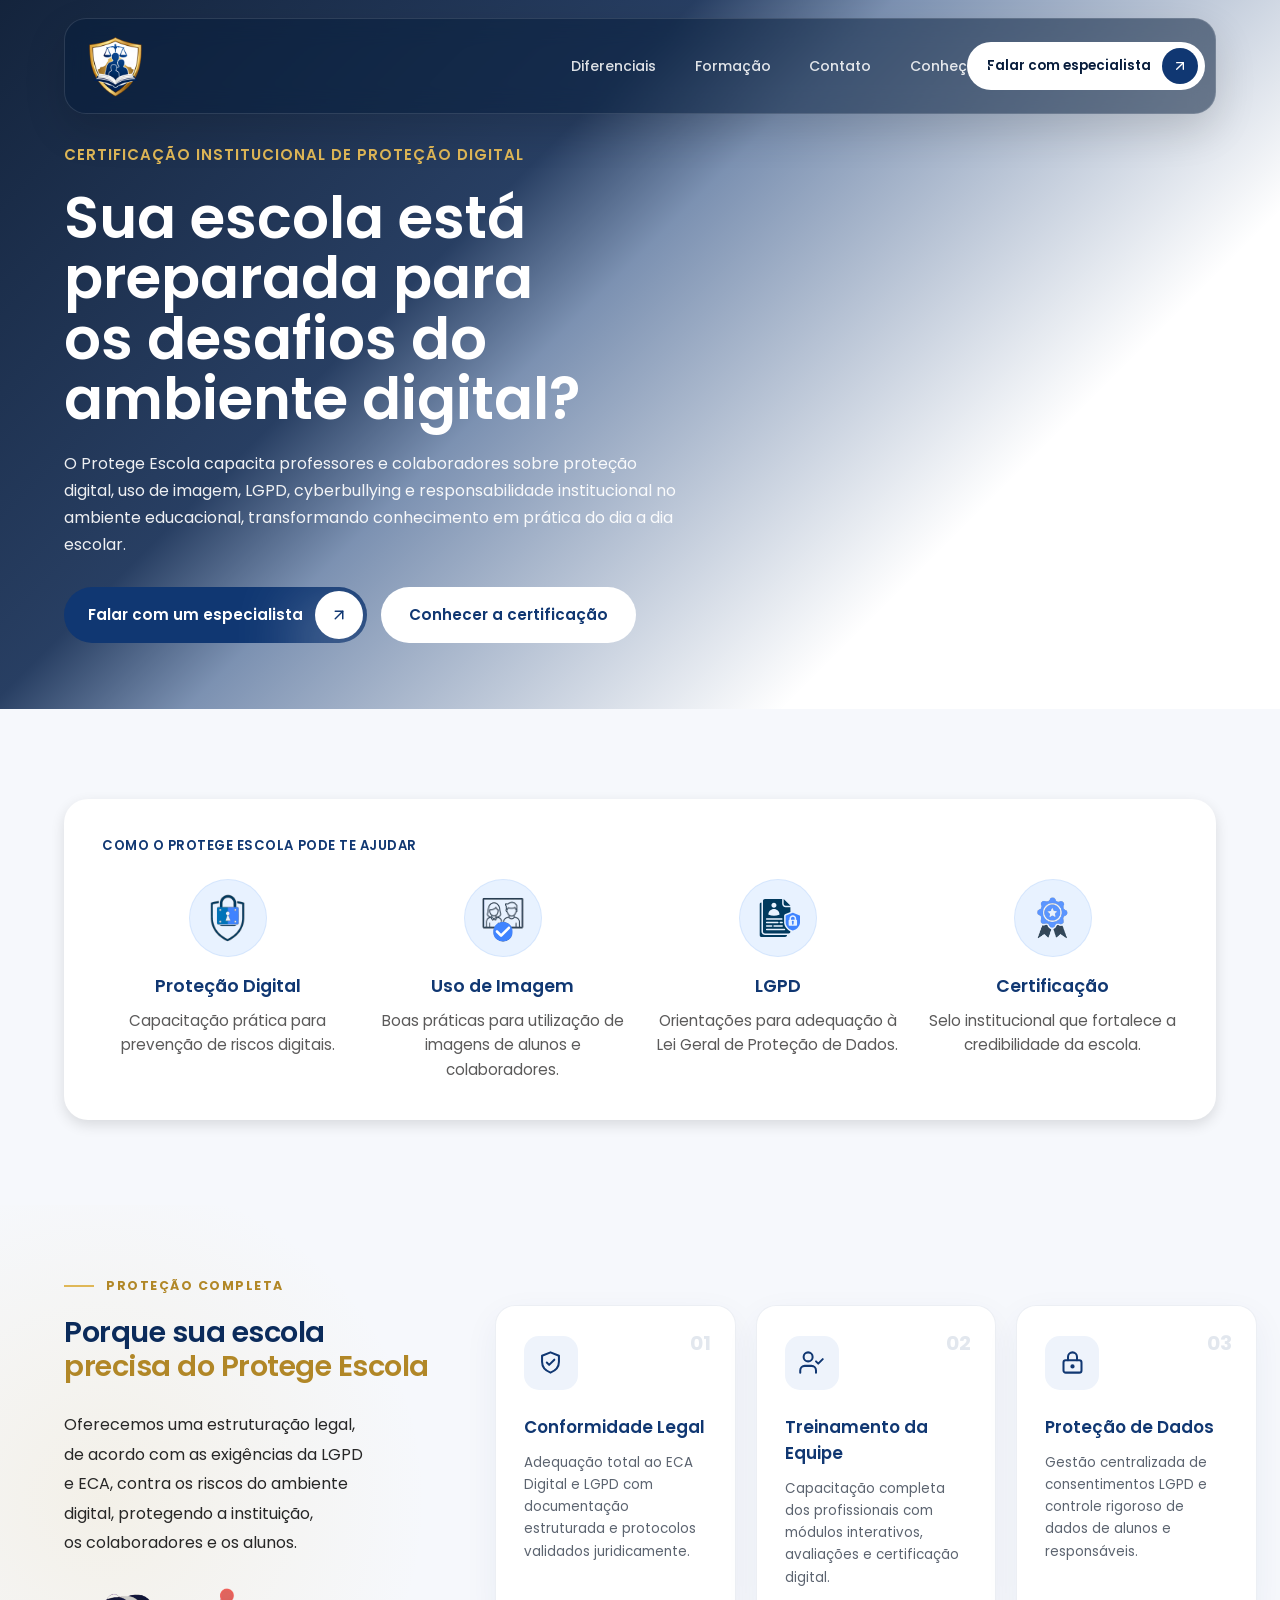
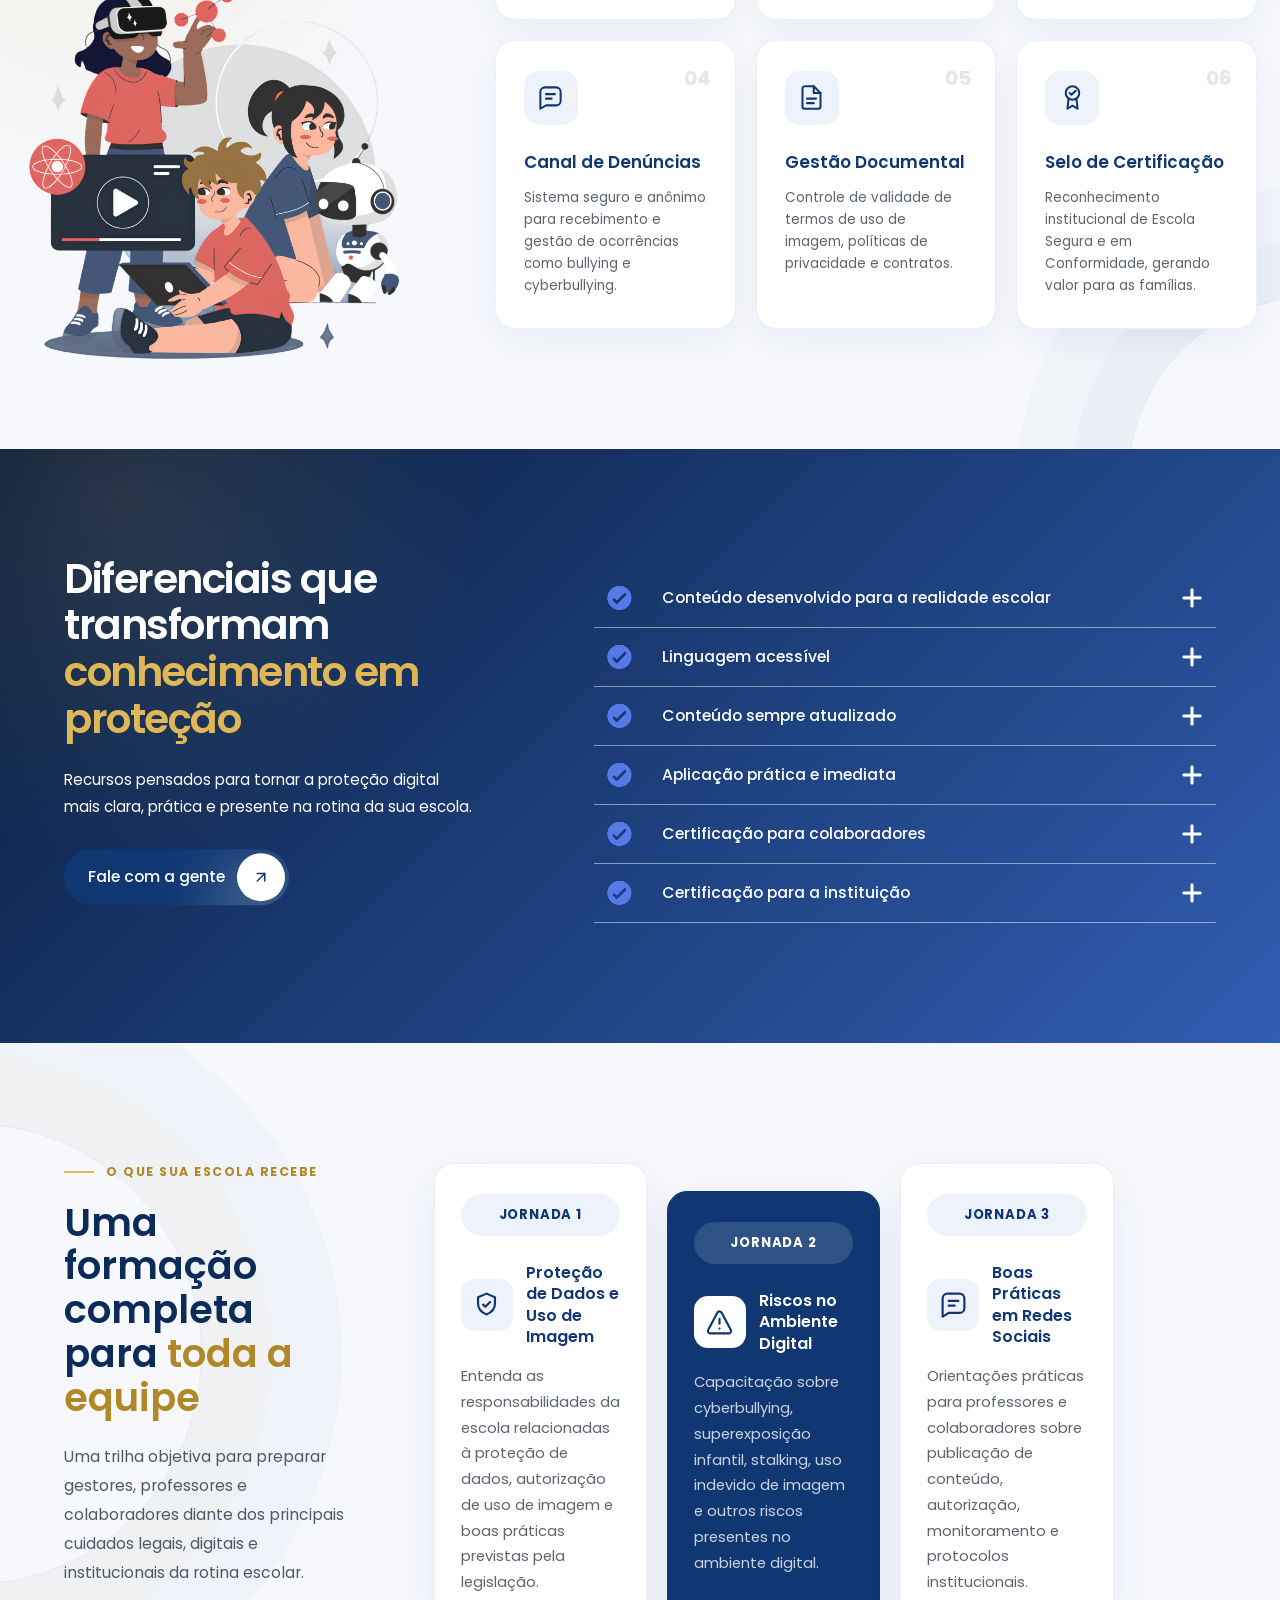
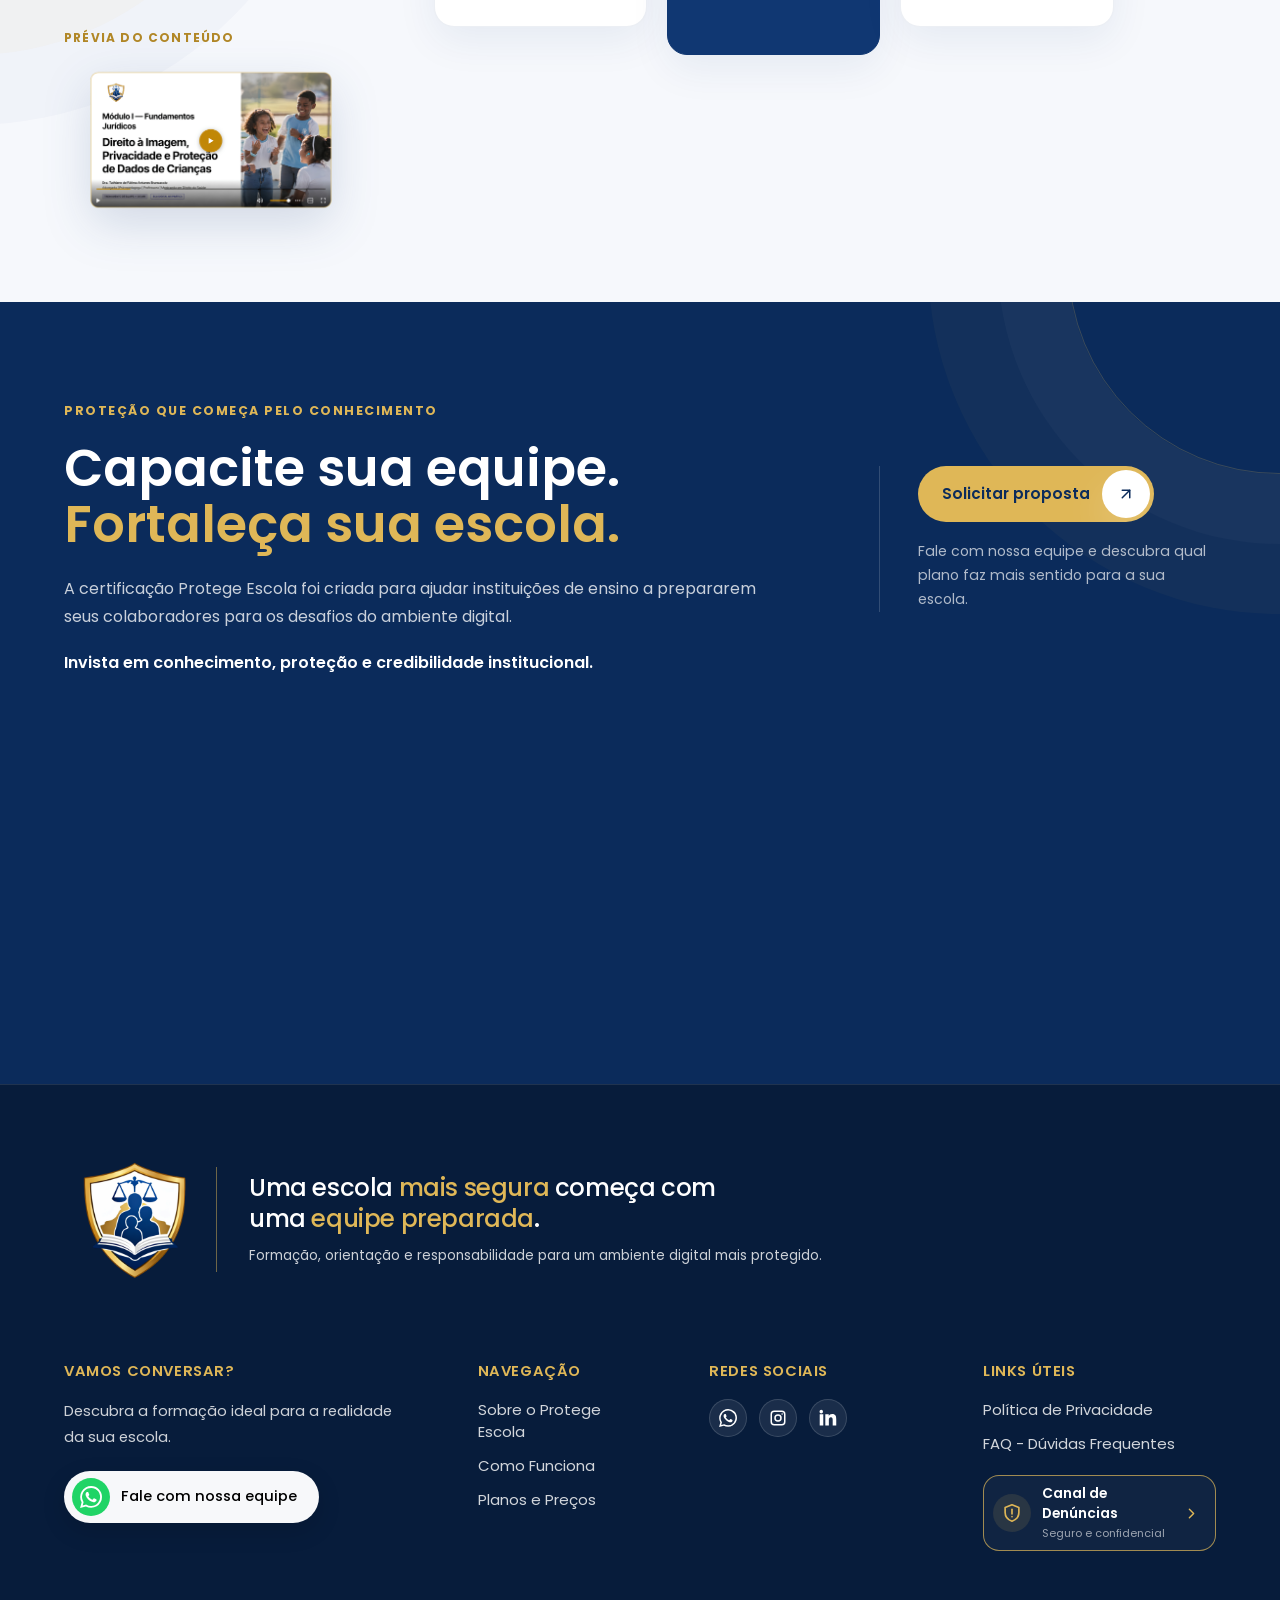
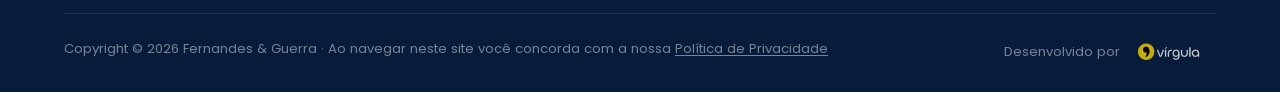
==== index.html @ 9298fa3c "desktop" ====
<!DOCTYPE html>
<html lang="pt-BR">
<head>
  <meta charset="UTF-8">
  <meta name="viewport" content="width=device-width, initial-scale=1.0">

  <title>Protege Escola</title>

  <link rel="preconnect" href="https://fonts.googleapis.com">
  <link rel="preconnect" href="https://fonts.gstatic.com" crossorigin>

  <link href="https://fonts.googleapis.com/css2?family=Poppins:wght@300;400;500;600;700&display=swap" rel="stylesheet">

  <link rel="stylesheet" href="style.css">
</head>
<body>

  <header class="site-header">
    <div class="container site-header-inner">
      <a class="site-header-logo" href="#topo" aria-label="Protege Escola - início">
        <img src="assets/logo-protege-escola.png" alt="Protege Escola">
      </a>

      <nav class="site-header-nav" id="site-header-nav" aria-label="Navegação principal">
        
        <a href="#diferenciais">Diferenciais</a>
        <a href="#formacao">Formação</a>
        <a href="#contato">Contato</a>

        <div class="site-header-dropdown">
          <button class="site-header-dropdown-toggle" type="button" aria-expanded="false" aria-controls="site-header-dropdown-menu">
            <span>Conheça</span>
            <svg viewBox="0 0 24 24" fill="none" stroke="currentColor" stroke-width="2" stroke-linecap="round" stroke-linejoin="round" aria-hidden="true"><path d="m6 9 6 6 6-6"/></svg>
          </button>
          <div class="site-header-dropdown-menu" id="site-header-dropdown-menu">
            <a href="sobre.html"><span>Sobre</span><small>Conheça o Protege Escola</small></a>
            <a href="como-funciona.html"><span>Como Funciona</span><small>Entenda todas as etapas</small></a>
            <a href="planos.html"><span>Planos</span><small>Encontre a opção ideal</small></a>
          </div>
        </div>
      </nav>

      <a class="site-header-cta" href="#contato">
        <span>Falar com especialista</span>
        <svg viewBox="0 0 24 24" fill="none" stroke="currentColor" stroke-width="2" stroke-linecap="round" stroke-linejoin="round" aria-hidden="true">
          <path d="M7 17 17 7"/><path d="M7 7h10v10"/>
        </svg>
      </a>

      <button class="site-header-toggle" type="button" aria-expanded="false" aria-controls="site-header-nav" aria-label="Abrir menu">
        <span></span><span></span><span></span>
      </button>
    </div>
  </header>

  <!-- HERO -->
  <section class="hero" id="topo">

  <div class="hero-overlay"></div>

  <div class="container">

    <div class="hero-content">

      <span class="hero-tag">
        Certificação institucional de proteção digital
      </span>

      <h1>
        Sua escola está preparada para <br>
        os desafios do ambiente digital?
      </h1>

      <p>
        O Protege Escola capacita professores e colaboradores sobre proteção digital,
        uso de imagem, LGPD, cyberbullying e responsabilidade institucional no ambiente
        educacional, transformando conhecimento em prática do dia a dia escolar.
      </p>

      <div class="hero-buttons">

        <a href="#contato" class="btn-animated">
  <span class="btn-animated-text">Falar com um especialista</span>
  <span class="btn-animated-icon">
    <svg width="16" height="16" viewBox="0 0 24 24" fill="none" stroke="currentColor" stroke-width="2" stroke-linecap="round" stroke-linejoin="round">
      <line x1="7" y1="17" x2="17" y2="7"></line>
      <polyline points="7 7 17 7 17 17"></polyline>
    </svg>
  </span>
</a>


        <a href="#certificacao" class="btn-secondary">
          Conhecer a certificação
        </a>

      </div>

    </div>

  </div>
</section>

<!-- CARD DE RECURSOS -->
<section class="hero-features-section">
  <div class="container">

    <div class="hero-features">

       <h2 class="hero-features-title">Como o Protege Escola pode te ajudar</h2>

      <div class="feature-item">
        <div class="feature-icon">
          <img src="assets/elementos/icons/icon-protecao-digital.svg" alt="Proteção Digital">
        </div>
        <h3>Proteção Digital</h3>
        <p>Capacitação prática para prevenção de riscos digitais.</p>
      </div>

      <div class="feature-item">
        <div class="feature-icon">
          <img src="assets/elementos/icons/icon-uso-image.svg" alt="Uso de Imagem">
        </div>
        <h3>Uso de Imagem</h3>
        <p>Boas práticas para utilização de imagens de alunos e colaboradores.</p>
      </div>

      <div class="feature-item">
        <div class="feature-icon">
          <img src="assets/elementos/icons/icon-lgpd.svg" alt="LGPD">
        </div>
        <h3>LGPD</h3>
        <p>Orientações para adequação à Lei Geral de Proteção de Dados.</p>
      </div>

      <div class="feature-item">
        <div class="feature-icon">
          <img src="assets/elementos/icons/icon-certificacao.svg" alt="Certificação">
        </div>
        <h3>Certificação</h3>
        <p>Selo institucional que fortalece a credibilidade da escola.</p>
      </div>
    </div>
  </div>
</section>





  <!-- POR QUE O PROTEGE ESCOLA -->
  <section class="why-protege" id="certificacao">
    <div class="container why-protege-layout">
      <div class="why-protege-intro">
        <span class="section-eyebrow">Proteção completa</span>
        <h2>Porque sua escola <br><span class="nowrap">precisa do <span>Protege Escola</span></span></h2>
        <p>Oferecemos uma estruturação legal, de acordo com as exigências da LGPD e ECA,
        contra os riscos do ambiente digital, protegendo a instituição,<br>
        os colaboradores e os alunos.</p>

        <div class="why-protege-image" aria-hidden="true">
          <img src="assets/image-kids.png" alt="">
        </div>
      </div>

      <div class="benefits-grid">
        <article class="benefit-card" tabindex="0">
          <div class="benefit-icon" aria-hidden="true"><svg viewBox="0 0 24 24" fill="none" stroke="currentColor" stroke-width="1.8" stroke-linecap="round" stroke-linejoin="round"><path d="M12 3 4.5 6v5.4c0 4.7 3.2 8 7.5 9.6 4.3-1.6 7.5-4.9 7.5-9.6V6L12 3Z"/><path d="m8.7 12 2.1 2.1 4.6-4.6"/></svg></div>
          <h3>Conformidade Legal</h3>
          <p>Adequação total ao ECA Digital e LGPD com documentação estruturada e protocolos validados juridicamente.</p>
          <span class="card-number">01</span>
        </article>

        <article class="benefit-card" tabindex="0">
          <div class="benefit-icon" aria-hidden="true"><svg viewBox="0 0 24 24" fill="none" stroke="currentColor" stroke-width="1.8" stroke-linecap="round" stroke-linejoin="round"><path d="M16 21v-2a4 4 0 0 0-4-4H6a4 4 0 0 0-4 4v2"/><circle cx="9" cy="7" r="4"/><path d="m16 11 2 2 4-4"/></svg></div>
          <h3>Treinamento da Equipe</h3>
          <p>Capacitação completa dos profissionais com módulos interativos, avaliações e certificação digital.</p>
          <span class="card-number">02</span>
        </article>

        <article class="benefit-card" tabindex="0">
          <div class="benefit-icon" aria-hidden="true"><svg viewBox="0 0 24 24" fill="none" stroke="currentColor" stroke-width="1.8" stroke-linecap="round" stroke-linejoin="round"><rect x="4" y="10" width="16" height="11" rx="2"/><path d="M8 10V7a4 4 0 0 1 8 0v3"/><circle cx="12" cy="15.5" r="1"/></svg></div>
          <h3>Proteção de Dados</h3>
          <p>Gestão centralizada de consentimentos LGPD e controle rigoroso de dados de alunos e responsáveis.</p>
          <span class="card-number">03</span>
        </article>

        <article class="benefit-card" id="canal-denuncias" tabindex="0">
          <div class="benefit-icon" aria-hidden="true"><svg viewBox="0 0 24 24" fill="none" stroke="currentColor" stroke-width="1.8" stroke-linecap="round" stroke-linejoin="round"><path d="M21 15a4 4 0 0 1-4 4H8l-5 3V7a4 4 0 0 1 4-4h10a4 4 0 0 1 4 4v8Z"/><path d="M8 9h8M8 13h5"/></svg></div>
          <h3>Canal de Denúncias</h3>
          <p>Sistema seguro e anônimo para recebimento e gestão de ocorrências como bullying e cyberbullying.</p>
          <span class="card-number">04</span>
        </article>

        <article class="benefit-card" tabindex="0">
          <div class="benefit-icon" aria-hidden="true"><svg viewBox="0 0 24 24" fill="none" stroke="currentColor" stroke-width="1.8" stroke-linecap="round" stroke-linejoin="round"><path d="M14 2H6a2 2 0 0 0-2 2v16a2 2 0 0 0 2 2h12a2 2 0 0 0 2-2V8Z"/><path d="M14 2v6h6M8 13h8M8 17h6"/></svg></div>
          <h3>Gestão Documental</h3>
          <p>Controle de validade de termos de uso de imagem, políticas de privacidade e contratos.</p>
          <span class="card-number">05</span>
        </article>

        <article class="benefit-card" tabindex="0">
          <div class="benefit-icon" aria-hidden="true"><svg viewBox="0 0 24 24" fill="none" stroke="currentColor" stroke-width="1.8" stroke-linecap="round" stroke-linejoin="round"><circle cx="12" cy="8" r="6"/><path d="m8.5 13-1 9 4.5-2.7 4.5 2.7-1-9"/><path d="m9.5 8 1.6 1.6L14.8 6"/></svg></div>
          <h3>Selo de Certificação</h3>
          <p>Reconhecimento institucional de Escola Segura e em Conformidade, gerando valor para as famílias.</p>
          <span class="card-number">06</span>
        </article>
      </div>
    </div>
  </section>

  <!-- DIFERENCIAIS -->
  <section class="differentials" id="diferenciais" aria-labelledby="differentials-title">
    <div class="container differentials-layout">
      <div class="differentials-heading">
        <h2 id="differentials-title">Diferenciais que transformam <span>conhecimento em proteção</span></h2>

        <p>Recursos pensados para tornar a proteção digital mais clara, prática e presente na rotina da sua escola.</p>

        <a href="#contato" class="btn-diferential">

  <span class="btn-diferential-text">Fale com a gente</span>
  <span class="btn-diferential-icon">
    <svg width="16" height="16" viewBox="0 0 24 24" fill="none" stroke="currentColor" stroke-width="2" stroke-linecap="round" stroke-linejoin="round">
      <line x1="7" y1="17" x2="17" y2="7"></line>
      <polyline points="7 7 17 7 17 17"></polyline>
    </svg>
  </span>
</a>
      </div>

      <div class="differentials-list">
        <div class="differential-item">
          <button class="differential-question" type="button" aria-expanded="false">
            <span class="differential-icon" aria-hidden="true"><img src="assets/elementos/icons/icon-check.svg" alt=""></span>
            <h3>Conteúdo desenvolvido para a realidade escolar</h3>
            <span class="differential-arrow" aria-hidden="true"><img src="assets/elementos/icons/icon-plus.svg" alt=""></span>
          </button>
          <div class="differential-answer">
            <div class="differential-answer-inner">
              <p>Uma formação criada especificamente para instituições de ensino, abordando situações reais do ambiente escolar e oferecendo orientações práticas para a rotina de gestores, professores e colaboradores.</p>
            </div>
          </div>
        </div>

        <div class="differential-item">
          <button class="differential-question" type="button" aria-expanded="false">
            <span class="differential-icon" aria-hidden="true"><img src="assets/elementos/icons/icon-check.svg" alt=""></span>
            <h3>Linguagem acessível</h3>
            <span class="differential-arrow" aria-hidden="true"><img src="assets/elementos/icons/icon-plus.svg" alt=""></span>
          </button>
          <div class="differential-answer">
            <div class="differential-answer-inner">
              <p>Temas jurídicos transformados em conteúdos claros e aplicáveis, facilitando o entendimento de toda a equipe e tornando a implementação das boas práticas mais simples e eficiente.</p>
            </div>
          </div>
        </div>

        <div class="differential-item">
          <button class="differential-question" type="button" aria-expanded="false">
            <span class="differential-icon" aria-hidden="true"><img src="assets/elementos/icons/icon-check.svg" alt=""></span>
            <h3>Conteúdo sempre atualizado</h3>
            <span class="differential-arrow" aria-hidden="true"><img src="assets/elementos/icons/icon-plus.svg" alt=""></span>
          </button>
          <div class="differential-answer">
            <div class="differential-answer-inner">
              <p>Materiais revisados e atualizados de acordo com mudanças na legislação, novas tecnologias e desafios da segurança digital no ambiente educacional.</p>
            </div>
          </div>
        </div>

        <div class="differential-item">
          <button class="differential-question" type="button" aria-expanded="false">
            <span class="differential-icon" aria-hidden="true"><img src="assets/elementos/icons/icon-check.svg" alt=""></span>
            <h3>Aplicação prática e imediata</h3>
            <span class="differential-arrow" aria-hidden="true"><img src="assets/elementos/icons/icon-plus.svg" alt=""></span>
          </button>
          <div class="differential-answer">
            <div class="differential-answer-inner">
              <p>Orientações, exemplos e boas práticas que podem ser implementados desde o primeiro dia, ajudando a escola a reduzir riscos e fortalecer sua cultura de proteção digital.</p>
            </div>
          </div>
        </div>

        <div class="differential-item">
          <button class="differential-question" type="button" aria-expanded="false">
            <span class="differential-icon" aria-hidden="true"><img src="assets/elementos/icons/icon-check.svg" alt=""></span>
            <h3>Certificação para colaboradores</h3>
            <span class="differential-arrow" aria-hidden="true"><img src="assets/elementos/icons/icon-plus.svg" alt=""></span>
          </button>
          <div class="differential-answer">
            <div class="differential-answer-inner">
              <p>Reconhecimento individual da participação e conclusão da formação, valorizando o desenvolvimento profissional e incentivando a capacitação contínua da equipe.</p>
            </div>
          </div>
        </div>

        <div class="differential-item">
          <button class="differential-question" type="button" aria-expanded="false">
            <span class="differential-icon" aria-hidden="true"><img src="assets/elementos/icons/icon-check.svg" alt=""></span>
            <h3>Certificação para a instituição</h3>
            <span class="differential-arrow" aria-hidden="true"><img src="assets/elementos/icons/icon-plus.svg" alt=""></span>
          </button>
          <div class="differential-answer">
            <div class="differential-answer-inner">
              <p>Um selo que demonstra o compromisso da escola com a proteção digital, fortalecendo sua credibilidade e evidenciando o cuidado com a segurança de alunos, famílias e colaboradores.</p>
            </div>
          </div>
        </div>
      </div>
    </div>
  </section>

  <!-- O QUE SUA ESCOLA RECEBE -->
  <section class="training-journey" id="formacao" aria-labelledby="training-journey-title">
    <div class="container training-journey-layout">
      <div class="training-journey-heading">
        <span class="section-eyebrow">O que sua escola recebe</span>
        <h2 id="training-journey-title">Uma formação completa para <span>toda a equipe</span></h2>
        <p>Uma trilha objetiva para preparar gestores, professores e colaboradores diante dos principais cuidados legais, digitais e institucionais da rotina escolar.</p>
        <div class="journey-preview">
          <span class="journey-preview-label">Prévia do conteúdo</span>
          <img src="assets/image-módulo.png" alt="Prévia da formação sobre direito à imagem, privacidade e proteção de dados de crianças">
        </div>
      </div>

      <div class="journey-cards" aria-label="Jornadas da formação">
        <article class="journey-card">
          <span class="journey-number">Jornada 1</span>
          <div class="journey-title-row">
            <div class="journey-icon" aria-hidden="true">
              <svg viewBox="0 0 24 24" fill="none" stroke="currentColor" stroke-width="1.8" stroke-linecap="round" stroke-linejoin="round">
                <path d="M12 3 5 6v5.2c0 4.4 2.9 7.4 7 9 4.1-1.6 7-4.6 7-9V6l-7-3Z"/>
                <path d="M9.2 12.1 11 13.9l4-4"/>
              </svg>
            </div>
            <h3>Proteção de Dados e Uso de Imagem</h3>
          </div>
          <p>Entenda as responsabilidades da escola relacionadas à proteção de dados, autorização de uso de imagem e boas práticas previstas pela legislação.</p>
        </article>

        <article class="journey-card featured">
          <span class="journey-number">Jornada 2</span>
          <div class="journey-title-row">
            <div class="journey-icon" aria-hidden="true">
              <svg viewBox="0 0 24 24" fill="none" stroke="currentColor" stroke-width="1.8" stroke-linecap="round" stroke-linejoin="round">
                <path d="M12 9v4"/>
                <path d="M12 17h.01"/>
                <path d="M10.3 3.8 2.7 18a2 2 0 0 0 1.8 3h15a2 2 0 0 0 1.8-3L13.7 3.8a2 2 0 0 0-3.4 0Z"/>
              </svg>
            </div>
            <h3>Riscos no Ambiente Digital</h3>
          </div>
          <p>Capacitação sobre cyberbullying, superexposição infantil, stalking, uso indevido de imagem e outros riscos presentes no ambiente digital.</p>
        </article>

        <article class="journey-card">
          <span class="journey-number">Jornada 3</span>
          <div class="journey-title-row">
            <div class="journey-icon" aria-hidden="true">
              <svg viewBox="0 0 24 24" fill="none" stroke="currentColor" stroke-width="1.8" stroke-linecap="round" stroke-linejoin="round">
                <path d="M21 15a4 4 0 0 1-4 4H8l-5 3V7a4 4 0 0 1 4-4h10a4 4 0 0 1 4 4v8Z"/>
                <path d="M8 9h8"/>
                <path d="M8 13h5"/>
              </svg>
            </div>
            <h3>Boas Práticas em Redes Sociais</h3>
          </div>
          <p>Orientações práticas para professores e colaboradores sobre publicação de conteúdo, autorização, monitoramento e protocolos institucionais.</p>
        </article>
      </div>

    </div>
  </section>

  <!-- CHAMADA PARA AÇÃO -->
  <section class="proposal-cta" id="contato" aria-labelledby="proposal-cta-title">
    <div class="container proposal-cta-layout">
      <div class="proposal-cta-content">
        <span class="proposal-cta-eyebrow">Proteção que começa pelo conhecimento</span>
        <h2 id="proposal-cta-title">Capacite sua equipe. <span>Fortaleça sua escola.</span></h2>
        <p>A certificação Protege Escola foi criada para ajudar instituições de ensino a prepararem seus colaboradores para os desafios do ambiente digital.</p>
        <strong>Invista em conhecimento, proteção e credibilidade institucional.</strong>
      </div>

      <div class="proposal-cta-action">
        <a href="#contato" class="btn-animated proposal-cta-button">
          <span class="btn-animated-text">Solicitar proposta</span>
          <span class="btn-animated-icon" aria-hidden="true">
            <svg width="16" height="16" viewBox="0 0 24 24" fill="none" stroke="currentColor" stroke-width="2" stroke-linecap="round" stroke-linejoin="round">
              <line x1="7" y1="17" x2="17" y2="7"></line>
              <polyline points="7 7 17 7 17 17"></polyline>
            </svg>
          </span>
        </a>
        <p>Fale com nossa equipe e descubra qual plano faz mais sentido para a sua escola.</p>
      </div>
    </div>
  </section>

  <!-- IMAGEM COM PARALLAX -->
  <section class="school-parallax" aria-label="Ambiente escolar Protege Escola"></section>

  <!-- RODAPÉ -->
  <footer class="site-footer">
    <div class="container site-footer-logo">
      <img src="assets/logo-protege-escola.png" alt="Protege Escola">
      <div class="site-footer-intro">
        <p>Uma escola <span>mais segura</span> começa com <br>
          uma <span>equipe preparada</span>.</p>
        <small>Formação, orientação e responsabilidade para um ambiente digital mais protegido.</small>
      </div>
    </div>

    <div class="container site-footer-main">
      <div class="site-footer-brand">
        <strong>Vamos conversar?</strong>
        <p>Descubra a formação ideal para a realidade da sua escola.</p>
        <a class="site-footer-whatsapp" href="#contato" aria-label="Fale com nossa equipe pelo WhatsApp">
          <span class="site-footer-whatsapp-icon" aria-hidden="true">
            <svg viewBox="0 0 24 24"><path d="M20.52 3.48A11.8 11.8 0 0 0 12.1 0 11.9 11.9 0 0 0 1.8 17.85L.1 24l6.3-1.65A11.9 11.9 0 0 0 24 11.9c0-3.18-1.24-6.17-3.48-8.42ZM12.1 21.83a9.9 9.9 0 0 1-5.05-1.38l-.36-.21-3.74.98 1-3.64-.24-.38A9.85 9.85 0 1 1 12.1 21.83Zm5.4-7.38c-.3-.15-1.75-.86-2.02-.96-.27-.1-.47-.15-.66.15-.2.3-.76.96-.94 1.16-.17.2-.34.22-.64.08-.3-.15-1.25-.46-2.38-1.47a8.9 8.9 0 0 1-1.65-2.05c-.17-.3-.02-.46.13-.6.13-.13.3-.34.44-.51.15-.18.2-.3.3-.5.1-.19.05-.36-.03-.5-.07-.15-.66-1.6-.91-2.18-.24-.58-.48-.5-.66-.51h-.57c-.2 0-.52.07-.8.36-.27.3-1.03 1.01-1.03 2.46s1.06 2.85 1.2 3.05c.15.2 2.08 3.18 5.05 4.46.7.3 1.25.49 1.69.62.7.23 1.35.2 1.86.12.57-.08 1.75-.72 2-1.41.25-.7.25-1.3.17-1.42-.07-.12-.27-.2-.57-.35Z"/></svg>
          </span>
          <span>Fale com nossa equipe</span>
        </a>
      </div>

      <nav class="site-footer-nav" aria-label="Navegação do rodapé">
        <strong>Navegação</strong>
        <a href="sobre.html">Sobre o Protege Escola</a>
        <a href="como-funciona.html">Como Funciona</a>
        <a href="planos.html">Planos e Preços</a>
      </nav>

      <div class="site-footer-social">
        <strong>Redes Sociais</strong>
        <div class="site-footer-social-links">
          <a href="#" aria-label="WhatsApp">
            <svg viewBox="0 0 24 24" aria-hidden="true"><path d="M20.52 3.48A11.8 11.8 0 0 0 12.1 0 11.9 11.9 0 0 0 1.8 17.85L.1 24l6.3-1.65A11.9 11.9 0 0 0 24 11.9c0-3.18-1.24-6.17-3.48-8.42ZM12.1 21.83a9.9 9.9 0 0 1-5.05-1.38l-.36-.21-3.74.98 1-3.64-.24-.38A9.85 9.85 0 1 1 12.1 21.83Zm5.4-7.38c-.3-.15-1.75-.86-2.02-.96-.27-.1-.47-.15-.66.15-.2.3-.76.96-.94 1.16-.17.2-.34.22-.64.08-.3-.15-1.25-.46-2.38-1.47a8.9 8.9 0 0 1-1.65-2.05c-.17-.3-.02-.46.13-.6.13-.13.3-.34.44-.51.15-.18.2-.3.3-.5.1-.19.05-.36-.03-.5-.07-.15-.66-1.6-.91-2.18-.24-.58-.48-.5-.66-.51h-.57c-.2 0-.52.07-.8.36-.27.3-1.03 1.01-1.03 2.46s1.06 2.85 1.2 3.05c.15.2 2.08 3.18 5.05 4.46.7.3 1.25.49 1.69.62.7.23 1.35.2 1.86.12.57-.08 1.75-.72 2-1.41.25-.7.25-1.3.17-1.42-.07-.12-.27-.2-.57-.35Z"/></svg>
          </a>
          <a href="#" aria-label="Instagram">
            <svg viewBox="0 0 24 24" aria-hidden="true"><path d="M7 2h10a5 5 0 0 1 5 5v10a5 5 0 0 1-5 5H7a5 5 0 0 1-5-5V7a5 5 0 0 1 5-5Zm0 2a3 3 0 0 0-3 3v10a3 3 0 0 0 3 3h10a3 3 0 0 0 3-3V7a3 3 0 0 0-3-3H7Zm10.5 1.5a1 1 0 1 1 0 2 1 1 0 0 1 0-2ZM12 7a5 5 0 1 1 0 10 5 5 0 0 1 0-10Zm0 2a3 3 0 1 0 0 6 3 3 0 0 0 0-6Z"/></svg>
          </a>
          <a href="#" aria-label="LinkedIn">
            <svg viewBox="0 0 24 24" aria-hidden="true"><path d="M5.34 3.5A2.34 2.34 0 1 1 .66 3.5a2.34 2.34 0 0 1 4.68 0ZM.96 7.1h4.76V22H.96V7.1Zm7.46 0h4.56v2.04h.07c.63-1.2 2.18-2.47 4.48-2.47C22.33 6.67 23 9.83 23 13.94V22h-4.75v-7.14c0-1.7-.03-3.9-2.38-3.9-2.38 0-2.74 1.86-2.74 3.78V22H8.42V7.1Z"/></svg>
          </a>
        </div>
      </div>

      <nav class="site-footer-links" aria-label="Links úteis">
        <strong>Links úteis</strong>
        <a href="politica-de-privacidade.html">Política de Privacidade</a>
        <a href="faq.html">FAQ - Dúvidas Frequentes</a>
        <a class="site-footer-report" href="canal-de-denuncias.html" aria-label="Conheça o Canal de Denúncias">
          <span class="site-footer-report-icon" aria-hidden="true">
            <svg viewBox="0 0 24 24" fill="none" stroke="currentColor" stroke-width="1.8" stroke-linecap="round" stroke-linejoin="round">
              <path d="M12 3 4.5 6v5.4c0 4.7 3.2 8 7.5 9.6 4.3-1.6 7.5-4.9 7.5-9.6V6L12 3Z"/>
              <path d="M12 8v5"/>
              <path d="M12 16h.01"/>
            </svg>
          </span>
          <span class="site-footer-report-copy">
            <strong>Canal de Denúncias</strong>
            <small>Seguro e confidencial</small>
          </span>
          <svg class="site-footer-report-arrow" viewBox="0 0 24 24" fill="none" stroke="currentColor" stroke-width="2" stroke-linecap="round" stroke-linejoin="round" aria-hidden="true">
            <path d="m9 18 6-6-6-6"/>
          </svg>
        </a>
      </nav>
    </div>

    <div class="container site-footer-bottom">
      <p>Copyright © 2026 Fernandes &amp; Guerra <span aria-hidden="true">·</span> Ao navegar neste site você concorda com a nossa <a href="politica-de-privacidade.html">Política de Privacidade</a></p>
      <div class="site-footer-credit">
        <span>Desenvolvido por</span>
        <img src="assets/virgula-logo.png" alt="Vírgula">
      </div>
    </div>
  </footer>

  <script src="script.js"></script>
</body>
</html>
---- style.css ----
/* =========================
   RESET
========================= */

*{
  margin:0;
  padding:0;
  box-sizing:border-box;
}

html{
  scroll-behavior:smooth;
}

body{
  font-family:'Poppins',sans-serif;
  overflow-x:hidden;
}

/* =========================
   HEADER
========================= */

.site-header{
  position:fixed;
  z-index:50;
  top:0;
  left:0;
  width:100%;
  padding-top:18px;
  transition:padding .3s ease;
}

.site-header-inner{
  display:grid;
  grid-template-columns:auto 1fr auto;
  align-items:center;
  gap:32px;
  min-height:84px;
  padding:11px 10px 11px 14px;
  background:#071c3b89;
  border:1px solid rgba(255,255,255,.12);
  border-radius:22px;
  box-shadow:0 16px 42px rgba(0,0,0,.14);
  backdrop-filter:blur(12px);
  -webkit-backdrop-filter:blur(12px);
  transition:width .3s ease,min-height .3s ease,padding .3s ease,border-radius .3s ease,background .3s ease,box-shadow .3s ease;
}

.site-header-logo{display:block;width:72px;height:72px;transition:width .3s ease,height .3s ease;}
.site-header-logo img{display:block;width:100%;height:100%;object-fit:contain;}

.site-header.is-scrolled{padding-top:0;}

.site-header.is-scrolled .site-header-inner{
  width:100%;
  max-width:none;
  min-height:91px;
  padding:7px max(5vw,calc((100vw - 1280px)/2 + 10px));
  background:#071c3bc8;
  border-top:0;
  border-right:0;
  border-left:0;
  border-radius:0;
  box-shadow:0 10px 30px rgba(0,0,0,.2);
}

.site-header.is-scrolled .site-header-logo{width:66px;height:66px;}

.site-header-nav{
  display:flex;
  justify-content:center;
  align-items:center;
  gap:clamp(22px,3vw,44px);
  transform:translateX(226px);
}

.site-header-nav a{
  position:relative;
  padding:8px 0;
  color:rgba(255,255,255,.86);
  font-size:.88rem;
  font-weight:500;
  text-decoration:none;
  transition:color .25s ease;
}

.site-header-nav a::after{
  content:"";
  position:absolute;
  right:0;
  bottom:2px;
  width:100%;
  height:1.5px;
  background:#DFB757;
  transform:scaleX(0);
  transform-origin:right;
  transition:transform .3s ease;
}

.site-header-nav a:hover{color:#fff;}
.site-header-nav a:hover::after{transform:scaleX(1);transform-origin:left;}

.site-header-dropdown{position:relative;}

.site-header-dropdown-toggle{
  display:flex;
  align-items:center;
  gap:7px;
  padding:8px 0;
  color:rgba(255,255,255,.86);
  background:none;
  border:0;
  font:inherit;
  font-size:.88rem;
  font-weight:500;
  cursor:pointer;
  transition:color .25s ease;
}

.site-header-dropdown-toggle svg{width:15px;height:15px;transition:transform .3s ease;}
.site-header-dropdown:hover .site-header-dropdown-toggle,
.site-header-dropdown:focus-within .site-header-dropdown-toggle,
.site-header-dropdown.is-open .site-header-dropdown-toggle{color:#fff;}
.site-header-dropdown:hover .site-header-dropdown-toggle svg,
.site-header-dropdown:focus-within .site-header-dropdown-toggle svg,
.site-header-dropdown.is-open .site-header-dropdown-toggle svg{transform:rotate(180deg);}

.site-header-dropdown-menu{
  position:absolute;
  top:calc(100% + 16px);
  left:50%;
  display:grid;
  width:270px;
  padding:8px;
  background:rgba(5,22,48,.98);
  border:1px solid rgba(255,255,255,.12);
  border-radius:16px;
  box-shadow:0 20px 45px rgba(0,0,0,.3);
  opacity:0;
  visibility:hidden;
  transform:translate(-50%,-8px);
  transition:opacity .25s ease,visibility .25s ease,transform .25s ease;
}

.site-header-dropdown-menu::before{
  content:"";
  position:absolute;
  right:0;
  bottom:100%;
  left:0;
  height:16px;
}

.site-header-dropdown:hover .site-header-dropdown-menu,
.site-header-dropdown:focus-within .site-header-dropdown-menu,
.site-header-dropdown.is-open .site-header-dropdown-menu{opacity:1;visibility:visible;transform:translate(-50%,0);}

.site-header-dropdown-menu a{display:flex;flex-direction:column;gap:2px;padding:11px 13px;border-radius:10px;}
.site-header-dropdown-menu a::after{display:none;}
.site-header-dropdown-menu a:hover{background:rgba(255,255,255,.07);}
.site-header-dropdown-menu a span{color:#fff;font-size:.84rem;font-weight:600;}
.site-header-dropdown-menu a small{color:rgba(255,255,255,.52);font-size:.7rem;font-weight:400;}

.site-header-cta{
  display:inline-flex;
  align-items:center;
  gap:11px;
  min-height:48px;
  padding:6px 7px 6px 20px;
  color:#071c3b;
  background:#fff;
  border-radius:999px;
  font-size:.84rem;
  font-weight:600;
  text-decoration:none;
  transition:transform .25s ease,background .25s ease;
}

.site-header-cta svg{
  width:36px;
  height:36px;
  padding:10px;
  color:#fff;
  background:#103772;
  border-radius:50%;
  transition:transform .3s ease;
}

.site-header-cta:hover{background:#f4f5f8;transform:translateY(-2px);}
.site-header-cta:hover svg{transform:rotate(45deg);}

.site-header-toggle{
  display:none;
  width:46px;
  height:46px;
  padding:0;
  background:rgba(255,255,255,.08);
  border:1px solid rgba(255,255,255,.14);
  border-radius:50%;
  cursor:pointer;
}

.site-header-toggle span{
  display:block;
  width:19px;
  height:1.5px;
  margin:4px auto;
  background:#fff;
  transition:transform .25s ease,opacity .25s ease;
}

/* =========================
   CONTAINER
========================= */

.container{
  width:min(1280px,90%);
  margin:auto;
  position:relative;
}

/* =========================
   HERO
========================= */

.hero{
  position:relative;

  min-height:88vh;

  display:flex;
  align-items:center;

  background-image:url("assets/background-hero.png");
  background-size:cover;
  /* Aumente o segundo valor para subir a imagem de fundo. */
  background-position:center 502%;
  background-repeat:no-repeat;

  padding:120px 0 180px;

  overflow:hidden;
}

/* Overlay azul escuro */

.hero-overlay{
  position:absolute;
inset:0 0 92px 0;
  background:
  linear-gradient(
    135deg,
    rgba(5,22,48,.94) 0%,
    rgba(10,36,77,.88) 35%,
    rgba(16,55,114,.55) 45%,
    transparent 75%
  );
}

/* ================== CONTEÚDO =================== */

.hero-content{
  position:relative;
  z-index:2;

  max-width:650px;
  transform:translateY(22px);
}

/* Texto superior */

.hero-tag{
  display:inline-block;
  color:#DFB757;
  font-size:15px;
  font-weight:600;
  letter-spacing:1px;
  text-transform:uppercase;
  margin-bottom:22px;
}

/* Título */

.hero h1{
  color:#fff;
  font-size:clamp(2.8rem,4.5vw,4rem);
  line-height:1.05;
  font-weight:600;
  max-width:700px;
  margin-bottom:20px;
}

/* Descrição */

.hero p{
  color:rgba(255,255,255,.92);
  font-size:1rem;
  line-height:1.7;
  max-width:620px;
  margin-bottom:28px;
}

/* =========================
   BOTÕES
========================= */

.hero-buttons{
 display:flex;
  gap:14px;
  margin-bottom:0;
}

.btn-animated{
  position:relative;
  display:inline-flex;
  align-items:center;
  height:56px; /* era 48px */
  padding:4px 64px 4px 24px; /* era 4px 56px 4px 24px */
  background:#103772;
  color:#fff;
  text-decoration:none;
  font-size:.95rem;
  font-weight:600;
  border-radius:999px;
  overflow:hidden;
  cursor:pointer;
  transition:padding .5s ease;
}

.btn-animated-text{
  position:relative;
  z-index:2;
}

.btn-animated-icon{
  position:absolute;
  right:4px;
  width:48px; /* era 40px */
  height:48px; /* era 40px */
  display:flex;
  align-items:center;
  justify-content:center;
  background:#fff;
  color:#103772;
  border-radius:50%;
  box-shadow:  0 25px 80px #ffffff;
  transition:right .6s ease, transform .6s ease;
}

.btn-animated-icon svg{
  width:18px; /* aumenta só a seta */
  height:18px;
}

.btn-animated:hover{
  padding:4px 24px 4px 64px;
    
}

.btn-animated:hover .btn-animated-icon{
  right:calc(100% - 52px); /* era calc(100% - 44px) */
  transform:rotate(45deg);
}


/* Botão secundário */

.btn-secondary{
  display:inline-flex;
  align-items:center;
  justify-content:center;
  padding: 16px 28px;
  background:#FFFFFF;
  color:#103772;
  text-decoration:none;
  border-radius:999px;
  font-size:.95rem;
  font-weight:600;
  transition:.3s ease;
}

.btn-secondary:hover{
  background:#eceffa;
}

.hero-features-section{
  position:relative;
  z-index:1;
  margin-top:-92px;
  padding:90px 0  85px;
  background:#f6f8fc;
}

.hero-features{
  /* Ajustes da imagem: altere estes valores para mover ou redimensionar. */
  --kid-card-width:630px;
  --kid-card-top:-293px;
  --kid-card-right:-15px;

  position:relative;
  z-index:10;
  display:grid;
  grid-template-columns:repeat(4,1fr);
  gap:24px;
  background:#fff;
  border-radius:24px;
  padding:38px;
  box-shadow:0 5px 14px rgba(0,0,0,.12);
}

.hero-features-title{
  grid-column:1 / -1;
  position:relative;
  z-index:2;
  max-width:360px;
  color:#103772;
  font-size:.82rem;
  line-height:1.4;
  font-weight:600;
  letter-spacing:.04em;
  text-transform:uppercase;
}

.hero-features-visual{
  position:absolute;
  z-index:1;
  top:var(--kid-card-top);
  right:var(--kid-card-right);
  width:var(--kid-card-width);
  aspect-ratio:16 / 9;
  pointer-events:none;
  user-select:none;
}

.hero-features-kid{
  display:block;
  width:100%;
  max-width:none;
  height:auto;
}

.security-icon{
  position:absolute;
  width:var(--security-size);
  height:auto;
  opacity:0;
  visibility:hidden;
  filter:drop-shadow(0 5px 8px rgba(16,55,114,.24));
}

/* Posições dos escudos ao redor do celular. */
.security-icon-1{top:2%;left:39%;--security-size:15%;}
.security-icon-2{top:14%;right:32%;--security-size:15%;}
.security-icon-3{top:28%;left:31%;--security-size:15%;}
.security-icon-4{top:40%;right:31%;--security-size:15%;}
.security-icon-5{top:52%;left:39%;--security-size:15%;}

.security-icon.is-pulsing{
  animation:security-pulse .76s ease-in-out both;
}

@keyframes security-pulse{
  0%,100%{
    opacity:0;
    visibility:hidden;
    transform:translateY(8px) scale(.55);
  }
  30%,55%{
    opacity:1;
    visibility:visible;
    transform:translateY(0) scale(1);
  }
  75%{
    opacity:.45;
    visibility:visible;
    transform:translateY(-3px) scale(.88);
  }
}

.feature-item{
  position:relative;
  z-index:2;
  text-align:center;
}

.feature-icon{
  position:relative;
  display:flex;
  align-items:center;
  justify-content:center;

  width:78px;
  height:78px;

  margin:0 auto 16px;
}

.feature-icon::before{
  content:"";
  position:absolute;
  inset:0;
  background:#e8f2ff;
  border:1px solid rgba(76,139,239,.12);
  border-radius:50%;
  transform:scale(1);
  transition:transform .35s ease,background-color .35s ease;
}

.feature-icon img{
  position:relative;
  z-index:1;
  width:58px;
  height:58px;

  object-fit:contain;
}

.feature-icon:hover::before{
  background:#deedff;
  transform:scale(1.1);
}

.feature-item h3{
  color:#103772;
  font-size:1.1rem;
  font-weight:600;
  margin-bottom:10px;
}

.feature-item p{
  color:#5b5a5a;
  font-size:.95rem;
  line-height:1.6;
  margin:0;
}

/* =========================
   POR QUE O PROTEGE ESCOLA
========================= */

.why-protege{
  position:relative;
  padding:100px 0 120px;
  background:radial-gradient(circle at 8% 35%,rgba(223,183,87,.12),transparent 25%),#f6f8fc;
  overflow:hidden;
}

.why-protege::after{
  content:"";
  position:absolute;
  width:360px;
  height:360px;
  right:-210px;
  bottom:-210px;
  border:1px solid rgba(16,55,114,.09);
  border-radius:50%;
  box-shadow:0 0 0 55px rgba(16,55,114,.025),0 0 0 110px rgba(16,55,114,.018);
}

.why-protege-layout{
  z-index:1;
  display:grid;
  grid-template-columns:minmax(280px,.65fr) minmax(720px,1.65fr);
  gap:clamp(50px,7vw,100px);
  align-items:start;
}

.why-protege-intro{
  position:sticky;
  top:0px;
  padding-top:0px;
}

@media (min-width:1025px){
  .why-protege-intro > .section-eyebrow,
  .why-protege-intro > h2,
  .why-protege-intro > p{
    transform:translateY(-28px);
  }
}

.section-eyebrow{
  display:flex;
  align-items:center;
  gap:12px;
  margin-bottom:20px;
  color:#b18727;
  font-size:.78rem;
  font-weight:700;
  letter-spacing:1.5px;
  text-transform:uppercase;
}

.section-eyebrow::before{
  content:"";
  width:30px;
  height:2px;
  background:#DFB757;
}

.why-protege h2{
  color:#0b2b5b;
  font-size:clamp(1.7rem,2.25vw,2.3rem);
  line-height:1.2;
  font-weight:600;
  letter-spacing:-0.5px;
  margin-bottom:26px;
}

.why-protege h2 .nowrap{
  display:block;
  white-space:nowrap;
}

.why-protege h2 span{color:#b18727;}

.why-protege-intro > p{
  max-width:580px;
  color:#272727;
  font-size:1rem;
  line-height:1.85;
}

/* Imagem independente: ajuste estas variáveis sem alterar o layout da seção. */
.why-protege-image{
  --kids-width:420px;
  --kids-offset-x:0px;
  --kids-offset-y:-18px;
  --kids-rotation:0deg;
  width:100%;
  height:280px;
  position:relative;
  pointer-events:none;
}

.why-protege-image img{
  position:absolute;
  left:50%;
  top:0;
  width:var(--kids-width);
  max-width:none;
  height:auto;
  display:block;
  transform:translateX(calc(-50% + var(--kids-offset-x)))
            translateY(var(--kids-offset-y))
            rotate(var(--kids-rotation));
}

.benefits-grid{
  display:grid;
  grid-template-columns:repeat(3,minmax(0,1fr));
  gap:20px;
}

.benefit-card{
  position:relative;
  left:41px;
  min-height:260px;
  padding:30px 28px;
  background:#fff;
  border:1px solid rgba(16,55,114,.08);
  border-radius:20px;
  box-shadow:0 12px 35px rgba(16,55,114,.06);
  overflow:hidden;
  outline:none;
  transition:
    transform .5s cubic-bezier(.22,1,.36,1),
    box-shadow .5s ease,
    border-color .5s ease;
}

.benefit-card::before{
  content:"";
  position:absolute;
  inset:auto 0 0;
  height:4px;
  background:linear-gradient(90deg,#103772,#DFB757);
  transform:scaleX(0);
  transform-origin:left;
  transition:transform .5s cubic-bezier(.22,1,.36,1);
}

.benefit-card:hover,
.benefit-card:focus-visible{
  transform:translateY(-6px);
  border-color:rgba(223,183,87,.45);
  box-shadow:0 22px 50px rgba(16,55,114,.13);
}

.benefit-card:hover::before,
.benefit-card:focus-visible::before{transform:scaleX(1);}

.benefit-icon{
  display:flex;
  align-items:center;
  justify-content:center;
  width:54px;
  height:54px;
  margin-bottom:24px;
  color:#103772;
  background:#eef3fb;
  border-radius:15px;
  transition:
    color .5s ease,
    background-color .5s ease,
    transform .5s cubic-bezier(.22,1,.36,1);
}

.benefit-icon svg{width:27px;height:27px;}

.benefit-card:hover .benefit-icon,
.benefit-card:focus-visible .benefit-icon{
  color:#fff;
  background:#103772;
  transform:rotate(-5deg) scale(1.08);
}

.benefit-card h3{
  position:relative;
  color:#103772;
  font-size:1.05rem;
  font-weight:600;
  margin-bottom:12px;
}

.benefit-card p{
  position:relative;
  color:#5c6470;
  font-size:.84rem;
  line-height:1.65;
}

.card-number{
  position:absolute;
  top:22px;
  right:24px;
  color:rgba(16,55,114,.12);
  font-size:1.25rem;
  font-weight:700;
  transition:color .5s ease;
}

.benefit-card:hover .card-number,
.benefit-card:focus-visible .card-number{color:rgba(177,135,39,.55);}

/* =========================
   DIFERENCIAIS
========================= */

.differentials{
  position:relative;
  padding:120px 0;
  color:#fff;
  background:
    radial-gradient(circle at 10% 10%,rgba(223,183,87,.14),transparent 28%),
    linear-gradient(135deg,#071c3b 0%,#305eb3 100%);
  overflow:hidden;
}

.differentials::before{
  content:none;
}

.differentials-layout{
  display:grid;
  grid-template-columns:minmax(280px,.8fr) minmax(560px,1.2fr);
  gap:clamp(60px,9vw,130px);
  align-items:start;
}

.differentials-heading{
  position:sticky;
  top: 40px;
}

@media (min-width:1025px){
  .differentials-heading{
    transform:translateY(-18px);
  }
}

.differentials-heading h2{
  max-width:490px;
  margin-bottom:24px;
  font-size:clamp(2.1rem,3.2vw,3.35rem);
  line-height:1.14;
  font-weight:600;
  letter-spacing:-1.5px;
}

.differentials-heading h2 span{color:#DFB757;}

.differentials-heading p{
  max-width:480px;
  margin-bottom:28px;
  color:rgb(255, 255, 255);
  font-size:.94rem;
  line-height:1.8;
}

.differentials-list{
  position:relative;
  display:grid;
}

.differential-item{
  position:relative;
}

.differential-question{
  display:grid;
  grid-template-columns:58px 1fr 38px;
  gap:10px;
  align-items:center;
  width:100%;
  padding:4px 0; /* espaço entre os tópicos - ajuste aqui */
  background:none;
  border:none;
  border-bottom:1px solid rgba(255, 255, 255, 0.484);
  list-style:none;
  cursor:pointer;
  outline:none;
  text-align:left;
  font-family:inherit;
  color:inherit;
}

.differential-question:focus-visible{
  border-radius:8px;
  box-shadow:0 0 0 2px #DFB757;
}

.differential-icon{
  display:flex;
  align-items:center;
  justify-content:center;
  width:50px;
  height:50px;
}

.differential-icon img{
  width:62px;
  height:62px;
  object-fit:contain;
}

.differential-item h3{
  margin:0;
  font-size: 0.98rem;
  font-weight:500;
  line-height:1.4;
}

.differential-arrow{
  display:flex;
  align-items:center;
  justify-content:center;
  width:28px;
  height:28px;
}

.differential-arrow img{
  width:34px;
  height:34px;
  object-fit:contain;
  transform:rotate(0deg);
  transform-origin:center;
  will-change:transform;
}

.differential-item.active .differential-arrow img{
  transform:rotate(180deg);
}

/* Animação de altura suave (técnica grid-template-rows) */
.differential-answer{
  display:grid;
  grid-template-rows:0fr;
  overflow:hidden;
  transition:grid-template-rows .35s ease;
}

.differential-item.active .differential-answer{
  grid-template-rows:1fr;
}

.differential-answer-inner{
  overflow:hidden;
  min-height:0;
}

.differential-answer-inner p{
  padding:18px 28px 20px 0; /* espaço entre o traço e a resposta */
  color:rgba(255, 255, 255, 0.764);
  font-size:.88rem;
  line-height:1.75;
}


/* BOTÃO ANIMADO */
.btn-diferential{
  position:relative;
  display:inline-flex;
  align-items:center;
  height:56px; /* era 48px */
  padding:4px 64px 4px 24px; /* era 4px 56px 4px 24px */
  background:#103772;
  color:#fff;
  text-decoration:none;
  font-size:.98rem;
  font-weight:500;
  border-radius:999px;
  overflow:hidden;
  cursor:pointer;
  transition:padding .5s ease;
}

.btn-diferential-text{
  position:relative;
  z-index:2;
}

.btn-diferential-icon{
  position:absolute;
  right:4px;
  width:48px; /* era 40px */
  height:48px; /* era 40px */
  display:flex;
  align-items:center;
  justify-content:center;
  background:#fff;
  color:#103772;
  border-radius:50%;
  box-shadow:  0 25px 80px #ffffff;
  transition:right .6s ease, transform .6s ease;
}

.btn-diferential-icon svg{
  width:18px; /* aumenta só a seta */
  height:18px;
}

.btn-diferential:hover{
  padding:4px 24px 4px 64px;
    
}

.btn-diferential:hover .btn-diferential-icon{
  right:calc(100% - 52px); /* era calc(100% - 44px) */
  transform:rotate(45deg);
}

/* =========================
   O QUE SUA ESCOLA RECEBE
========================= */

.training-journey{
  position:relative;
  padding:120px 0;
  background:#f6f8fc;
  overflow:hidden;
}

.training-journey::before{
  content:"";
  position:absolute;
  width:460px;
  height:460px;
  left:-260px;
  top:80px;
  border:1px solid rgba(16,55,114,.08);
  border-radius:50%;
  box-shadow:0 0 0 70px rgba(223,183,87,.04),0 0 0 140px rgba(16,55,114,.025);
}

.training-journey-layout{
  z-index:1;
  display:grid;
  grid-template-columns:minmax(280px,.72fr) minmax(680px,1.28fr);
  gap:clamp(48px,7vw,92px);
  align-items:start;
}

.training-journey-heading{
  position:sticky;
  top:70px;
}

.training-journey h2{
  max-width:540px;
  color:#0b2b5b;
  font-size:clamp(2rem,3vw,3.1rem);
  line-height:1.14;
  font-weight:600;
  margin-bottom:22px;
}

.training-journey h2 span{
  color:#b18727;
}

.training-journey-heading p{
  max-width:520px;
  color:#4f5867;
  font-size:.98rem;
  line-height:1.85;
}

.journey-preview{
  /* Ajuste estas três variáveis para reposicionar e redimensionar a imagem. */
  --preview-width:640px;
  --preview-x:0px;
  --preview-y:42px;
  width:min(var(--preview-width),100%);
  transform:translate(var(--preview-x),var(--preview-y));
}

.journey-preview-label{
  display:block;
  margin-bottom:12px;
  color:#b18727;
  font-size:.75rem;
  font-weight:700;
  letter-spacing:1.2px;
  text-transform:uppercase;
}

.journey-preview img{
  display:block;
  width:105%;
  height:auto;
  filter:drop-shadow(0 16px 24px rgba(16,55,114,.16));
}

.journey-cards{
  display:grid;
  grid-template-columns:repeat(3,minmax(0,1fr));
  gap:20px;
}

.journey-card{
  position:relative;
  display:grid;
  align-content:start;
  min-height:355px;
  padding:30px 26px;
  background:#fff;
  border:1px solid rgba(16,55,114,.08);
  border-radius:20px;
  box-shadow:0 14px 40px rgba(16,55,114,.07);
  overflow:hidden;
  transition:transform .35s ease,box-shadow .35s ease,border-color .35s ease;
}

.journey-card::before{
  content:"";
  position:absolute;
  inset:auto 0 0;
  height:4px;
  background:linear-gradient(90deg,#103772,#DFB757);
  transform:scaleX(0);
  transform-origin:left;
  transition:transform .35s ease;
}

.journey-card.featured{
  background:#103772;
  border-color:#103772;
  transform:translateY(28px);
}

.journey-card:hover{
  transform:translateY(-6px);
  border-color:rgba(223,183,87,.45);
  box-shadow:0 24px 55px rgba(16,55,114,.12);
}

.journey-card.featured:hover{
  transform:translateY(20px);
}

.journey-card:hover::before{
  transform:scaleX(1);
}

.journey-number{
  display:inline-flex;
  align-items:center;
  justify-content:center;
  min-height:42px;
  padding:10px 18px;
  color:#103772;
  background:#eef3fb;
  border-radius:999px;
  font-size:.82rem;
  font-weight:700;
  text-transform:uppercase;
  letter-spacing:.8px;
}

.journey-card.featured .journey-number{
  color:#fff;
  background:rgba(255,255,255,.13);
}

.journey-title-row{
  display:grid;
  grid-template-columns:48px minmax(0,1fr);
  gap:17px;
  align-items:center;
  margin:26px 0 16px;
}

.journey-icon{
  display:flex;
  align-items:center;
  justify-content:center;
  width:52px;
  height:52px;
  color:#103772;
  background:#eef3fb;
  border-radius:14px;
}

.journey-icon svg{
  width:29px;
  height:29px;
}

.journey-card.featured .journey-icon{
  color:#103772;
  background:#fff;
}

.journey-card h3{
  color:#103772;
  font-size:1rem;
  font-weight:600;
  line-height:1.35;
  margin:0;
}

.journey-card p{
  color:#5c6470;
  font-size:.92rem;
  line-height:1.75;
}

.journey-card.featured h3,
.journey-card.featured p{
  color:#fff;
}

.journey-card.featured p{
  color:rgba(255,255,255,.78);
}

/* =========================
   CHAMADA PARA AÇÃO
========================= */

.proposal-cta{
  position:relative;
  padding:100px 0;
  color:#fff;
  background:#0b2b5b;
  overflow:hidden;
}

.proposal-cta::before{
  content:"";
  position:absolute;
  width:420px;
  height:420px;
  right:-210px;
  top:-250px;
  border:1px solid rgba(223,183,87,.22);
  border-radius:50%;
  box-shadow:0 0 0 70px rgba(255,255,255,.025),0 0 0 140px rgba(223,183,87,.035);
}

.proposal-cta-layout{
  display:grid;
  grid-template-columns:minmax(0,1.35fr) minmax(300px,.65fr);
  gap:clamp(60px,9vw,130px);
  align-items:center;
}

.proposal-cta-content{
  max-width:760px;
}

.proposal-cta-eyebrow{
  display:flex;
  align-items:center;
  gap:12px;
  margin-bottom:20px;
  color:#DFB757;
  font-size:.78rem;
  font-weight:700;
  letter-spacing:1.5px;
  text-transform:uppercase;
}

.proposal-cta h2{
  max-width:700px;
  margin-bottom:22px;
  font-size:clamp(2.3rem,4vw,4rem);
  line-height:1.1;
  font-weight:600;
}

.proposal-cta h2 span{
  color:#DFB757;
}

.proposal-cta-content p{
  max-width:720px;
  margin-bottom:18px;
  color:rgba(255,255,255,.78);
  font-size:1rem;
  line-height:1.8;
}

.proposal-cta-content strong{
  color:#fff;
  font-size:1rem;
  font-weight:600;
}

.proposal-cta-action{
  position:relative;
  padding-left:clamp(0px,3vw,42px);
  border-left:1px solid rgba(255,255,255,.16);
}

.proposal-cta-button{
  margin-bottom:18px;
  background:#DFB757;
  color:#0b2b5b;
}

.proposal-cta-button .btn-animated-icon{
  background:#fff;
  color:#0b2b5b;
  box-shadow:0 16px 40px rgba(255,255,255,.2);
}

.proposal-cta-action p{
  max-width:360px;
  color:rgba(255,255,255,.68);
  font-size:.88rem;
  line-height:1.7;
}

/* =========================
   IMAGEM COM PARALLAX
========================= */

.school-parallax{
  min-height:309px;
  background-color:#0b2b5b;
  background-image:url("assets/background-school.png");
  background-position:center center;
  background-repeat:no-repeat;
  background-size:cover;
}

@media (min-width:1025px){
  .school-parallax{
    background-attachment:fixed;
  }
}

/* =========================
   RODAPÉ
========================= */

.site-footer{
  position:relative;
  color:#fff;
  background:#071c3b;
  border-top:1px solid rgba(255,255,255,.1);
  overflow:hidden;
}

.site-footer-logo{
  display:grid;
  grid-template-columns:120px minmax(460px,1fr);
  gap:clamp(24px,2.5vw,38px);
  align-items:center;
  padding-top:64px;
}

.site-footer-logo img{
  display:block;
  width:140px;
  height:auto;
}

.site-footer-intro{
  position:relative;
  max-width:770px;
  padding:5px 0 5px clamp(24px,2.5vw,40px);
  border-left:1px solid rgba(223,183,87,.48);
}

.site-footer-intro span{
  color:#DFB757;
}


.site-footer-intro p{
  max-width:720px;
  margin:0 0 10px;
  color:#fff;
  font-size:clamp(1.3rem,1.9vw,1.85rem);
  font-weight:500;
  line-height:1.3;
  letter-spacing:-.4px;
}

.site-footer-intro small{
  display:block;
  color:#fffc;
  font-size:.84rem;
  line-height:1.65;
}

.site-footer-main{
  display:grid;
  grid-template-columns:minmax(260px,1.5fr) .72fr .9fr 1fr;
  gap:clamp(32px,5vw,80px);
  padding-top:72px;
  padding-bottom:62px;
}

.site-footer-brand p{
  max-width:390px;
  color:#fffc;
  font-size:.92rem;
  line-height:1.75;
}

.site-footer-whatsapp{
  display:inline-flex;
  align-items:center;
  gap:11px;
  min-height:52px;
  margin-top:8px;
  padding:7px 22px 7px 8px;
  color:#000000;
  background:#f7f8fa;
  border-radius:999px;
  font-size:.92rem;
  font-weight:500;
  text-decoration:none;
  box-shadow:0 8px 24px rgba(0,0,0,.14);
  transition:transform .25s ease,background .25s ease,box-shadow .25s ease;
}

.site-footer-whatsapp:hover{
  color:#071c3b;
  background:#fff;
  transform:translateY(-2px);
  box-shadow:0 12px 28px rgba(0,0,0,.2);
}

.site-footer-whatsapp-icon{
  display:grid;
  place-items:center;
  flex:0 0 38px;
  width:38px;
  height:38px;
  color:#fff;
  background:#20d466;
  border-radius:50%;
}

.site-footer-whatsapp-icon svg{
  width:22px;
  height:22px;
  fill:currentColor;
}

.site-footer-report{
  display:grid;
  grid-template-columns:38px minmax(0,1fr) 18px;
  align-items:center;
  gap:11px;
  width:min(100%,290px);
  min-height:62px;
  margin-top:4px;
  padding:8px 14px 8px 9px;
  color:#fff;
  background:rgba(255,255,255,.04);
  border:1px solid rgba(223,183,87,.7);
  border-radius:16px;
  text-decoration:none;
  transition:transform .25s ease,background .25s ease,border-color .25s ease;
}

.site-footer-report:hover{
  color:#fff;
  background:rgba(223,183,87,.1);
  border-color:#DFB757;
  transform:translateY(-2px);
}

.site-footer-report-icon{
  display:grid;
  place-items:center;
  width:38px;
  height:38px;
  color:#DFB757;
  background:rgba(223,183,87,.12);
  border-radius:50%;
}

.site-footer-report-icon svg{width:22px;height:22px;}
.site-footer-report-copy{display:flex;flex-direction:column;gap:2px;}
.site-footer-report-copy strong{margin:0;color:#fff;font-size:.86rem;letter-spacing:0;text-transform:none;}
.site-footer-report-copy small{color:rgba(255,255,255,.58);font-size:.68rem;}
.site-footer-report-arrow{width:17px;height:17px;color:#DFB757;transition:transform .25s ease;}
.site-footer-report:hover .site-footer-report-arrow{transform:translateX(3px);}

#canal-denuncias{scroll-margin-top:30px;}

.site-footer-brand,
.site-footer-nav,
.site-footer-social,
.site-footer-links{
  display:flex;
  flex-direction:column;
  align-items:flex-start;
  gap:12px;
}

.site-footer-brand strong,
.site-footer-nav strong,
.site-footer-social strong,
.site-footer-links strong{
  margin-bottom:5px;
  color:#DFB757;
  font-size:.92rem;
  font-weight:600;
  letter-spacing:.6px;
  text-transform:uppercase;
}

.site-footer-nav a,
.site-footer-links a{
  position:relative;
  color:rgba(255,255,255,.82);
  font-size:.93rem;
  font-weight:400;
  text-decoration:none;
  transition:color .25s ease;
}

.site-footer-nav a::after,
.site-footer-links a:not(.site-footer-report)::after{
  content:"";
  position:absolute;
  left:0;
  bottom:-5px;
  width:100%;
  height:1.5px;
  background:#DFB757;
  border-radius:999px;
  transform:scaleX(0);
  transform-origin:right;
  transition:transform .32s ease;
}

.site-footer-nav a:hover::after,
.site-footer-links a:not(.site-footer-report):hover::after{
  transform:scaleX(1);
  transform-origin:left;
}



.site-footer-bottom a:hover{
  color:#cdcdcf;
}

.site-footer-links .site-footer-report{margin-top:8px;color:#fff;font-size:inherit;}
.site-footer-links .site-footer-report:hover{color:#fff;}
.site-footer-links .site-footer-report-copy strong{margin:0;color:#fff;font-size:.86rem;letter-spacing:0;text-transform:none;}

.site-footer-social-links{display:flex;gap:12px;}
.site-footer-social-links a{display:grid;place-items:center;width:38px;height:38px;color:#fff;background:rgba(255,255,255,.08);border:1px solid rgba(255,255,255,.14);border-radius:50%;transition:color .25s ease,background .25s ease,transform .25s ease;}
.site-footer-social-links a:hover{color:#071c3b;background:#DFB757;transform:translateY(-2px);}
.site-footer-social-links svg{width:18px;height:18px;fill:currentColor;}

.site-footer-bottom{
  display:flex;
  justify-content:space-between;
  gap:24px;
  padding-top:24px;
  padding-bottom:26px;
  color:rgba(255,255,255,.46);
  border-top:1px solid rgba(255,255,255,.1);
  font-size:.82rem;
}

.site-footer-bottom p{margin:0;line-height:1.6;}
.site-footer-bottom a{color:inherit;text-decoration:underline;text-underline-offset:2px;transition:color .25s ease;}
.site-footer-credit{display:flex;align-items:center;gap:0px;white-space:nowrap;}
.site-footer-credit img{display:block;width:96px;max-height:28px;object-fit:contain;opacity: 0.78;}

@media (max-width:1024px){
  .hero{padding-bottom:120px;}
  .hero-buttons{margin-bottom:0;}
  .hero-features-section{padding-top:80px;}
  .hero-features{--kid-card-width:350px;--kid-card-top:-125px;grid-template-columns:repeat(2,1fr);}
  .why-protege{padding-top:100px;}
  .why-protege-layout{grid-template-columns:1fr;gap:48px;}
  .why-protege-intro{position:relative;top:auto;max-width:720px;}
  .why-protege-image{--kids-width:380px;height:310px;}
  .benefits-grid{grid-template-columns:repeat(2,minmax(0,1fr));}
  .differentials-layout{grid-template-columns:1fr;gap:56px;}
  .differentials-heading{position:relative;top:auto;max-width:720px;}
  .training-journey-layout{grid-template-columns:1fr;gap:42px;}
  .training-journey-heading{position:relative;top:auto;max-width:720px;}
  .journey-preview{--preview-y:28px;}
  .proposal-cta-layout{grid-template-columns:1fr;gap:44px;}
  .proposal-cta-action{padding-left:0;border-left:0;}
  .site-footer-logo{grid-template-columns:120px 1fr;gap:28px;}
  .site-footer-main{grid-template-columns:1.3fr 1fr;}
}

@media (max-width:880px){
  .site-header{padding-top:12px;}
  .site-header-inner{grid-template-columns:auto 1fr auto;min-height:68px;padding:6px 8px 6px 12px;border-radius:18px;}
  .site-header-logo{width:58px;height:58px;}
  .site-header-cta{display:none;}
  .site-header-toggle{display:block;grid-column:3;}
  .site-header-nav{
    position:absolute;
    top:calc(100% + 10px);
    right:0;
    left:0;
    display:flex;
    flex-direction:column;
    align-items:stretch;
    gap:0;
    padding:12px;
    background:rgba(5,22,48,.97);
    border:1px solid rgba(255,255,255,.12);
    border-radius:18px;
    box-shadow:0 20px 45px rgba(0,0,0,.25);
    opacity:0;
    visibility:hidden;
    transform:translateY(-8px);
    transition:opacity .25s ease,visibility .25s ease,transform .25s ease;
  }
  .site-header-nav a{padding:13px 14px;border-radius:10px;}
  .site-header-nav a:hover{background:rgba(255,255,255,.06);}
  .site-header-nav a::after{display:none;}
  .site-header-dropdown-toggle{justify-content:space-between;width:100%;padding:13px 14px;border-radius:10px;}
  .site-header-dropdown-menu{position:static;width:100%;max-height:0;padding:0 8px;background:rgba(255,255,255,.035);border:0;box-shadow:none;opacity:1;visibility:visible;overflow:hidden;transform:none;transition:max-height .3s ease,padding .3s ease,margin .3s ease;}
  .site-header-dropdown-menu::before{display:none;}
  .site-header-dropdown:hover .site-header-dropdown-menu,
  .site-header-dropdown:focus-within .site-header-dropdown-menu{max-height:0;padding:0 8px;transform:none;}
  .site-header-dropdown.is-open .site-header-dropdown-menu{max-height:230px;margin-bottom:6px;padding:7px 8px;transform:none;}
  .site-header-dropdown-menu a{padding:10px 12px;}
  .site-header.menu-open .site-header-nav{opacity:1;visibility:visible;transform:translateY(0);}
  .site-header.menu-open .site-header-toggle span:nth-child(1){transform:translateY(5.5px) rotate(45deg);}
  .site-header.menu-open .site-header-toggle span:nth-child(2){opacity:0;}
  .site-header.menu-open .site-header-toggle span:nth-child(3){transform:translateY(-5.5px) rotate(-45deg);}
}

@media (max-width:680px){
  .hero{min-height:auto;padding:90px 0;}
  .site-header-inner{width:100%;}
  .hero h1{font-size:clamp(2.2rem,11vw,3rem);}
  .hero h1 br{display:none;}
  .hero-buttons{flex-direction:column;align-items:stretch;margin-bottom:0;}
  .btn-animated,.btn-secondary{justify-content:center;}
  .hero-features-section{padding:70px 0;}
  .hero-features{--kid-card-width:250px;--kid-card-top:-88px;--kid-card-right:-55px;grid-template-columns:1fr;gap:28px;padding:30px 24px;}
  .hero-features-title{max-width:58%;font-size:.72rem;}
  .feature-item p{max-width:330px;margin-inline:auto;}
  .why-protege{padding:80px 0;}
  .why-protege h2{font-size:clamp(2rem,10vw,2.7rem);letter-spacing:-1px;}
  .why-protege h2 .nowrap{white-space:normal;}
  .why-protege-image{--kids-width:330px;--kids-offset-y:12px;height:300px;}
  .benefits-grid{grid-template-columns:1fr;}
  .benefit-card{min-height:auto;}
  .differentials{padding:80px 0;}
  .differentials-heading h2{font-size:clamp(2rem,10vw,2.7rem);}
  .differential-question{grid-template-columns:52px 1fr 32px;gap:14px;padding:16px 0;}
  .differential-icon{width:52px;height:52px;}
  .differential-icon img{width:68px;height:68px;}
  .differential-arrow{width:32px;height:32px;}
  .differential-arrow img{width:26px;height:26px;}
  .differential-answer-inner p{padding:18px 0 20px 66px;}
  .training-journey{padding:80px 0;}
  .training-journey h2{font-size:clamp(2rem,10vw,2.7rem);}
  .journey-cards{grid-template-columns:1fr;}
  .journey-card{min-height:auto;padding:26px 24px;}
  .journey-card.featured,
  .journey-card.featured:hover{transform:none;}
  .journey-number{justify-self:start;}
  .journey-preview{--preview-y:22px;}
  .proposal-cta{padding:80px 0;}
  .proposal-cta h2{font-size:clamp(2.1rem,10vw,3rem);}
  .proposal-cta-button{width:100%;justify-content:center;}
  .proposal-cta-action p{max-width:none;}
  .school-parallax{min-height:280px;border-radius:0px 0px 0 0;}
  .site-footer-logo{grid-template-columns:1fr;gap:30px;padding-top:54px;}
  .site-footer-intro{padding:22px 0 0;border-top:1px solid rgba(223,183,87,.35);border-left:0;}
  .site-footer-intro p{max-width:520px;}
  .site-footer-main{grid-template-columns:1fr 1fr;gap:38px 24px;padding-top:38px;padding-bottom:48px;}
  .site-footer-brand{grid-column:1 / -1;}
  .site-footer-links{grid-column:auto;}
  .site-footer-bottom{flex-direction:column;gap:8px;}
  .site-footer-credit{align-self:flex-start;}
}

@media (max-width:420px){
  .site-footer-main{grid-template-columns:1fr;}
}

/* =========================
PÁGINA SOBRE
========================= */
.about-page{
  color:#10233f;
  background:#f7f8fb;
}
.about-page .site-header-nav a[aria-current="page"]{
  color:#fff;
}
.about-page .site-header-nav a[aria-current="page"]::after{
  transform:scaleX(1);
}
.about-hero{
  position:relative;
  min-height:760px;
  padding:180px 0 100px;
  overflow:hidden;
  color:#fff;
  background:linear-gradient(135deg,#15345C,#122b4b 65%);
}
.about-hero::before{
  content:"";
  position:absolute;
  inset:0;
  background:radial-gradient(circle at 12% 85%,rgba(34,91,158,.38),transparent 34%),linear-gradient(120deg,rgba(255,255,255,.025),transparent 52%);
}
.about-hero-glow{
  position:absolute;
  top:-220px;
  right:-150px;
  width:620px;
  height:620px;
  border:1px solid rgba(223,183,87,.16);
  border-radius:50%;
}
.about-hero-glow::before,.about-hero-glow::after{
  content:"";
  position:absolute;
  border:1px solid rgba(255,255,255,.055);
  border-radius:50%;
}
.about-hero-glow::before{
  inset:70px
}
.about-hero-glow::after{
  inset:145px
}
.about-hero-grid{
  display:grid;
  grid-template-columns:.85fr 1.15fr;
  align-items:center;
  gap:clamp(55px,7vw,110px);
}
.about-kicker{
  display:inline-flex;
  align-items:center;
  gap:10px;
  margin-bottom:22px;
  color:#DFB757;
  font-size:.73rem;
  font-weight:600;
  letter-spacing:.14em;
  text-transform:uppercase;
}
.about-kicker-dark{
  color:#1d5797;
}
.about-hero-copy h1{
  max-width:590px;
  font-size:clamp(2.7rem,4vw,4rem);
  font-weight:500;
  line-height:1.07;
  letter-spacing:-.045em;
}
.about-hero-copy h1 span{
  color:#DFB757;
}
.about-hero-copy>p{
  max-width:570px;
  margin-top:30px;
  color:rgb(255, 255, 255);
  font-size:1.05rem;
  line-height:1.8;
}
.about-scroll-link{
  display:inline-flex;
  align-items:center;
  gap:11px;
  margin-top:36px;
  min-height:48px;
  padding:6px 7px 6px 20px;
  color:#071c3b;
  background:#fff;
  border-radius:999px;
  font-size:.84rem;
  font-weight:600;
  text-decoration:none;
  transition:transform .25s ease,background .25s ease;
}
.about-scroll-link span{
  display:grid;
  place-items:center;
  width:36px;
  height:36px;
  color:#fff;
  background:#103772;
  border-radius:50%;
  transition:background .25s ease;
}
.about-scroll-link svg{
  width:16px;
  height:16px;
  transition:transform .35s ease;
}
.about-scroll-link:hover{
  background:#f4f5f8;
  transform:translateY(-2px);
}
.about-scroll-link:hover span{
  background:#164f91;
}
.about-scroll-link:hover svg{
  transform:rotate(135deg);
}
.about-hero-photo{
  position:relative;
  margin:0;
}
.about-hero-photo::before{
  content:"";
  position:absolute;
  z-index:-1;
  top:-10px;
  right:-17px;
  width:44%;
  height:55%;
  border-top:1px solid #DFB757;
  border-right:1px solid #DFB757;
  border-radius:0 28px 0 0;
}
.about-hero-photo img{
  display:block;
  width:100%;
  height:500px;
  object-fit:cover;
  border-radius:28px;
  box-shadow:0 35px 80px rgba(0,0,0,.35);
}
.about-hero-photo figcaption{
  position:absolute;
  right:-22px;
  bottom:-34px;
  display:flex;
  flex-direction:column;
  max-width:340px;
  padding:22px 26px;
  color:#071c3b;
  background:#DFB757;
  border-radius:16px;
  box-shadow:0 18px 40px rgba(0,0,0,.22);
}
.about-hero-photo figcaption strong{
  font-size:.9rem;
}
.about-hero-photo figcaption span{
  margin-top:3px;
  font-size:.7rem;
  opacity:.72;
}
.about-mission{
  padding:50px 0 100px;
  background:#fff;
}
.about-mission-grid{
  display:grid;
  grid-template-columns:.85fr 1.15fr;
  gap:clamp(60px,9vw,150px);
}
.about-section-heading h2{
  max-width:530px;
  color:#0a2349;
  font-size:clamp(2.2rem,4vw,3.55rem);
  font-weight:500;
  line-height:1.14;
  letter-spacing:-.035em;
}
.about-mission-copy{
  padding-top:10px;
}
.about-mission-copy p{
  color:#647083;
  font-size:.95rem;
  line-height:1.9;
}
.about-mission-copy .about-lead{
  margin-bottom:28px;
  color:#17365e;
  font-size:clamp(1.15rem,2vw,1.45rem);
  font-weight:500;
  line-height:1.65;
}
.about-belief{
  padding:0 0 85px;
  background:#fff;
}
.about-belief-card{
  position:relative;
  padding:52px clamp(35px,6vw,84px) 46px;
  overflow:hidden;
  color:#fff;
  background:linear-gradient(135deg,#1b4479,#071C3B 65%);
  border-radius:28px;
}
.about-belief-card::after{
  content:"";
  position:absolute;
  right:-70px;
  bottom:-125px;
  width:300px;
  height:300px;
  border:54px solid rgba(255,255,255,.035);
  border-radius:50%;
}
.about-quote-mark{
  position:absolute;
  top:16px;
  left:30px;
  color:#DFB757;
  font-family:Georgia,serif;
  font-size:5.5rem;
  line-height:1;
  opacity:.85;
}
.about-belief-card blockquote{
  position:relative;
  z-index:1;
  max-width:900px;
  margin:0 auto;
  font-size:clamp(1.3rem,2.4vw,2.05rem);
  font-style:italic;
  font-weight:400;
  line-height:1.5;
  text-align:center;
  letter-spacing:-.025em;
}
.about-belief-label{
  position:relative;
  z-index:1;
  display:flex;
  justify-content:flex-end;
  align-items:center;
  gap:12px;
  max-width:900px;
  margin:24px auto 0;
  color:#DFB757;
  font-size:.7rem;
  font-weight:600;
  letter-spacing:.12em;
  text-transform:uppercase;
}
.about-belief-label span{
  width:30px;
  height:1px;
  background:currentColor;
}
.about-values{
  padding:96px 0 24px;
  background:#FFFFFF;
}
.about-values-grid{
  counter-reset:about-value;
  display:grid;
  grid-template-columns:repeat(4,1fr);
  gap:1px;
  padding:1px;
  overflow:hidden;
  background:rgba(255,255,255,.15);
  border:1px solid rgba(255,255,255,.08);
  border-radius:28px;
  box-shadow:0 28px 70px rgba(7,28,59,.14);
}
.about-value-card{
  counter-increment:about-value;
  position:relative;
  min-height:290px;
  padding:34px 30px 38px;
  overflow:hidden;
  background:#15345C;
  transition:background .3s ease;
}
.about-value-card::after{
  content:counter(about-value,decimal-leading-zero);
  position:absolute;
  right:18px;
  bottom:-12px;
  color:rgba(223,183,87,.065);
  font-size:8rem;
  font-weight:700;
  line-height:1;
  letter-spacing:-.08em;
  transition:transform .4s ease,color .3s ease;
}
.about-value-card:hover{
  background:#143e6f;
}
.about-value-card:hover::after{
  color:rgba(223,183,87,.11);
  transform:translateY(-5px);
}
.about-value-card>span{
  display:none;
}
.about-value-icon{
  display:grid;
  place-items:center;
  width:54px;
  height:54px;
  margin-bottom:40px;
  color:#DFB757;
  background:rgba(223,183,87,.1);
  border:1px solid rgba(223,183,87,.16);
  border-radius:15px;
}
.about-value-icon svg{
  width:27px;
  height:27px;
}
.about-value-card h3{
  margin-bottom:14px;
  color:#fff;
  font-size:1.18rem;
  font-weight:600;
}
.about-value-card p{
  position:relative;
  z-index:1;
  color:rgba(255,255,255,.62);
  font-size:.82rem;
  line-height:1.75;
}
@media (max-width:1024px){
  .about-hero{
    min-height:auto;
    padding:160px 0 105px;
  }
  .about-hero-grid{
    grid-template-columns:1fr;
  }
  .about-hero-copy{
    max-width:720px;
  }
  .about-hero-photo{
    width:92%;
    margin-left:auto;
  }
  .about-hero-photo img{
    height:min(58vw,540px);
  }
  .about-values-grid{
    grid-template-columns:repeat(2,1fr);
  }
}
@media (max-width:680px){
  .about-hero{
    padding:135px 0 82px;
  }
  .about-hero-copy h1{
    font-size:2.65rem;
  }
  .about-hero-photo{
    width:100%;
    margin-top:12px;
  }
  .about-hero-photo img{
    height:390px;
    border-radius:20px;
  }
  .about-hero-photo figcaption{
    right:10px;
    bottom:-38px;
    max-width:90%;
  }
  .about-mission{
    padding:48px 0 80px;
  }
  .about-mission-grid{
    grid-template-columns:1fr;
    gap:38px;
  }
  .about-belief{
    padding-bottom:65px;
  }
  .about-belief-card{
    width:92%;
    padding:52px 24px 32px;
    border-radius:22px;
  }
  .about-quote-mark{
    top:12px;
    left:18px;
    font-size:4.5rem;
  }
  .about-belief-card blockquote{
    text-align:left;
  }
  .about-belief-label{
    justify-content:flex-end;
    margin-top:20px;
    font-size:.62rem;
  }
  .about-values{
    padding:70px 0 18px;
  }
  .about-values-grid{
    grid-template-columns:1fr;
    border-radius:22px;
  }
  .about-value-card{
    min-height:245px;
    padding:30px 26px 34px;
  }
  .about-value-icon{
    margin-bottom:30px;
  }
}
@media (prefers-reduced-motion:reduce){
  .benefit-card,.benefit-card::before,.benefit-icon,.differential-icon,.differential-arrow img,.journey-card,.journey-card::before{
    transition:none;
  }
}
/* =========================
PÁGINA COMO FUNCIONA
========================= */
.how-page{
  color:#10233f;
  background:#f5f7fa
}
.how-page .site-header-nav a[aria-current="page"]{
  color:#fff
}
.how-page .site-header-nav a[aria-current="page"]::after{
  transform:scaleX(1)
}
.how-hero{
  position:relative;
  min-height:760px;
  padding:205px 0 60px;
  overflow:hidden;
  color:#fff;
  background:linear-gradient(135deg,#15345C,#122b4b 65%);
}
.how-hero::before{
  content:"";
  position:absolute;
  inset:0;
  background:linear-gradient(90deg,rgba(255,255,255,.025) 1px,transparent 1px),linear-gradient(rgba(255,255,255,.025) 1px,transparent 1px);
  background-size:64px 64px;
  mask-image:linear-gradient(to bottom,#000,transparent 85%)
}
.how-hero-orbit{
  position:absolute;
  top:85px;
  right:-150px;
  width:610px;
  height:610px;
  border:1px solid rgba(223,183,87,.2);
  border-radius:50%
}
.how-hero-orbit::before,.how-hero-orbit::after{
  content:"";
  position:absolute;
  border:1px solid rgba(255,255,255,.08);
  border-radius:50%
}
.how-hero-orbit::before{
  inset:75px
}
.how-hero-orbit::after{
  inset:155px
}
.how-hero-content{
  z-index:1
}
.how-kicker{
  display:inline-flex;
  align-items:center;
  gap:11px;
  margin-bottom:24px;
  color:#DFB757;
  font-size:.72rem;
  font-weight:600;
  letter-spacing:.14em;
  text-transform:uppercase
}

.how-kicker-dark{
  color:#1d5797
}
.how-hero h1{
  max-width:890px;
  font-size:clamp(2.3rem,5.1vw,5.2rem);
  font-weight:500;
  line-height:1.04;
  letter-spacing:-.055em
}
.how-hero h1 span{
  color:#DFB757
}
.how-hero-content>p{
  max-width:680px;
  margin-top:29px;
  color:rgb(255, 255, 255);
  font-size:1.03rem;
  line-height:1.85
}
.how-hero-link{
  display:inline-flex;
  align-items:center;
  gap:11px;
  margin-top:32px;
  min-height:48px;
  padding:6px 7px 6px 20px;
  color:#071c3b;
  background:#fff;
  border-radius:999px;
  font-size:.84rem;
  font-weight:600;
  text-decoration:none;
  transition:transform .25s ease,background .25s ease
}
.how-hero-link span{
  display:grid;
  place-items:center;
  width:36px;
  height:36px;
  color:#fff;
  background:#103772;
  border-radius:50%;
  transition:background .25s ease
}
.how-hero-link svg{
  width:16px;
  height:16px;
  transition:transform .35s ease
}
.how-hero-link:hover{
  background:#f4f5f8;
  transform:translateY(-2px)
}
.how-hero-link:hover span{
  background:#164f91
}
.how-hero-link:hover svg{
  transform:rotate(135deg)
}
.how-hero-status{
  z-index:1;
  display:grid;
  grid-template-columns:repeat(3,1fr);
  margin-top:68px;
  border-top:1px solid rgba(255,255,255,.15)
}
.how-hero-status span{
  display:flex;
  align-items:baseline;
  gap:11px;
  padding:25px 28px;
  color:rgba(255,255,255,.58);
  font-size:.78rem;
  border-right:1px solid rgba(255,255,255,.12)
}
.how-hero-status span:first-child{
  padding-left:0
}
.how-hero-status span:last-child{
  border:0
}
.how-hero-status strong{
  color:#DFB757;
  font-size:1.8rem;
  font-weight:500
}
.how-journey{
  padding:125px 0 140px;
  background:#f5f7fa
}
.how-journey-heading{
  display:grid;
  grid-template-columns:1.05fr .75fr;
  align-items:end;
  gap:90px;
  margin-bottom:86px
}
.how-journey-heading h2{
  max-width:600px;
  color:#0a2349;
  font-size:clamp(2.3rem,4.5vw,4rem);
  font-weight:500;
  line-height:1.12;
  letter-spacing:-.045em
}
.how-journey-heading>p{
  color:#6e7b8d;
  font-size:.94rem;
  line-height:1.85
}
.how-timeline{
  --line-x:50%;
  position:relative;
  display:flex;
  flex-direction:column;
  gap:28px
}
.how-timeline::before{
  content:"";
  position:absolute;
  top:48px;
  bottom:48px;
  left:var(--line-x);
  width:1px;
  background:linear-gradient(#b9c8da,#1d5797 52%,#DFB757)
}
.how-step{
  position:relative;
  display:grid;
  grid-template-columns:1fr 72px 1fr;
  align-items:center
}
.how-step:nth-child(odd) .how-step-card{
  grid-column:1;
  grid-row:1
}
.how-step:nth-child(even) .how-step-card{
  grid-column:3;
  grid-row:1
}
.how-step-marker{
  z-index:2;
  grid-column:2;
  grid-row:1;
  display:grid;
  place-items:center
}
.how-step-marker span{
  display:grid;
  place-items:center;
  width:48px;
  height:48px;
  color:#1d5797;
  background:#fff;
  border:1px solid #cfdae7;
  border-radius:50%;
  box-shadow:0 8px 25px rgba(20,46,80,.1);
  font-size:.7rem;
  font-weight:600
}
.how-step-card{
  position:relative;
  display:grid;
  grid-template-columns:64px 1fr;
  gap:23px;
  min-height:210px;
  padding:36px;
  background:#fff;
  border:1px solid #e4e9ef;
  border-radius:22px;
  box-shadow:0 15px 45px rgba(25,49,79,.055);
  transition:transform .3s,box-shadow .3s,border-color .3s
}
.how-step-card:hover{
  transform:translateY(-5px);
  border-color:rgba(29,87,151,.24);
  box-shadow:0 25px 60px rgba(25,49,79,.1)
}
.how-step-icon{
  display:grid;
  place-items:center;
  width:58px;
  height:58px;
  color:#19548f;
  background:#edf4fb;
  border-radius:17px
}
.how-step-icon svg{
  width:29px;
  height:29px
}
.how-step-label{
  display:block;
  margin:2px 0 8px;
  color:#8995a5;
  font-size:.65rem;
  font-weight:600;
  letter-spacing:.11em;
  text-transform:uppercase
}
.how-step-card h3{
  margin-bottom:12px;
  color:#0a2349;
  font-size:1.24rem;
  font-weight:600
}
.how-step-card p{
  color:#718093;
  font-size:.82rem;
  line-height:1.75
}
.how-step-featured .how-step-marker span{
  color:#071c3b;
  background:#DFB757;
  border-color:#DFB757
}
.how-step-featured .how-step-card{
  padding-right:125px;
  color:#fff;
  background:linear-gradient(135deg,#0d376d,#071c3b);
  border-color:#0d376d
}
.how-step-featured .how-step-icon{
  color:#071c3b;
  background:#DFB757
}
.how-step-featured .how-step-label{
  color:#DFB757
}
.how-step-featured .how-step-card h3{
  color:#fff
}
.how-step-featured .how-step-card p{
  color:rgba(255,255,255,.66)
}
.how-seal{
  position:absolute;
  right:25px;
  top:50%;
  display:grid;
  place-items:center;
  width:82px;
  height:82px;
  color:#DFB757;
  border:1px solid rgba(223,183,87,.55);
  border-radius:50%;
  transform:translateY(-50%) rotate(7deg);
  font-size:.57rem;
  font-weight:600;
  line-height:1.35;
  text-align:center;
  letter-spacing:.08em;
  text-transform:uppercase
}
.how-outcome{
  position:relative;
  padding:100px 0 105px;
  overflow:hidden;
  background:#0B2B5B;
}
.how-outcome::before,.how-outcome::after{
  content:"";
  position:absolute;
  border-radius:50%;
  pointer-events:none
}
.how-outcome::before{
  top:-330px;
  right:-150px;
  width:530px;
  height:530px;
  border:1px solid rgba(223,183,87,.22);
  box-shadow:0 0 0 70px rgba(255,255,255,.025),0 0 0 140px rgba(255,255,255,.018)
}
.how-outcome::after{
  right:18%;
  bottom:-120px;
  width:260px;
  height:260px;
  background:rgba(255,255,255,.018)
}
.how-outcome-card{
  position:relative;
  z-index:1;
  display:grid;
  grid-template-columns:minmax(0,1.35fr) minmax(280px,.65fr);
  align-items:center;
  gap:clamp(48px,7vw,100px);
  color:#fff;
}
.how-outcome-copy{
  max-width:780px
}
.how-outcome .how-kicker{
  margin-bottom:24px
}
.how-outcome h2{
  max-width:730px;
  font-size:clamp(2rem,4vw,3.5rem);
  font-weight:500;
  line-height:1.15;
  letter-spacing:-.04em
}
.how-outcome h2 span{
  display:block;
  color:#DFB757
}
.how-outcome p{
  max-width:700px;
  margin-top:22px;
  color:rgba(255, 255, 255, 0.915);
  font-size:.9rem;
  line-height:1.8
}
.how-outcome-action{
  display:flex;
  align-items:center;
  min-height:125px;
  padding-left:clamp(32px,4vw,58px);
  border-left:1px solid rgba(255,255,255,.2)
}
.how-cta{
  position:relative;
  display:inline-flex;
  align-items:center;
  height:62px;
  white-space:nowrap;
  padding:5px 72px 5px 28px;
  overflow:hidden;
  color:#0B2B5B;
  background:#DFB757;
  border-radius:999px;
  font-size:.90rem;
  font-weight:600;
  text-decoration:none;
  transition:padding .5s ease,background .25s ease,transform .25s ease
}
.how-cta-text{
  position:relative;
  z-index:2
}
.how-cta-icon{
  position:absolute;
  right:5px;
  display:grid;
  place-items:center;
  width:52px;
  height:52px;
  color:#0b3268;
  background:#fff;
  border-radius:50%;
  box-shadow:0 16px 40px rgba(255,255,255,.2);
  transition:right .6s ease,transform .6s ease
}
.how-cta svg{
  width:18px;
  height:18px
}
.how-cta:hover{
  padding:5px 28px 5px 72px;
}
.how-cta:hover .how-cta-icon{
  right:calc(100% - 57px);
  transform:rotate(45deg)
}
.how-parallax{
  min-height:360px
}
@media(max-width:900px){
  .how-hero{
    min-height:auto;
    padding-top:170px
  }
  .how-journey-heading{
    grid-template-columns:1fr;
    gap:30px
  }
  .how-timeline{
    --line-x:24px
  }
  .how-step{
    grid-template-columns:50px 1fr
  }
  .how-step-marker{
    grid-column:1
  }
  .how-step:nth-child(odd) .how-step-card,.how-step:nth-child(even) .how-step-card{
    grid-column:2
  }
  .how-outcome-card{
    grid-template-columns:1fr;
    align-items:start;
    gap:36px
  }
  .how-outcome-action{
    justify-content:flex-start;
    min-height:0;
    padding:30px 0 0;
    border-top:1px solid rgba(255,255,255,.2);
    border-left:0
  }
}
@media(max-width:680px){
  .how-hero{
    padding:140px 0 45px
  }
  .how-hero h1{
    font-size:2.75rem
  }
  .how-hero-status{
    grid-template-columns:1fr;
    margin-top:52px
  }
  .how-hero-status span,.how-hero-status span:first-child{
    padding:15px 0;
    border-right:0;
    border-bottom:1px solid rgba(255,255,255,.1)
  }
  .how-journey{
    padding:85px 0
  }
  .how-journey-heading{
    margin-bottom:55px
  }
  .how-timeline{
    --line-x:18px;
    gap:20px
  }
  .how-step{
    grid-template-columns:38px 1fr;
    align-items:start
  }
  .how-step-marker span{
    width:36px;
    height:36px
  }
  .how-step-card{
    grid-template-columns:1fr;
    gap:18px;
    min-height:0;
    padding:25px 22px
  }
  .how-step-featured .how-step-card{
    padding:25px 22px 105px
  }
  .how-seal{
    top:auto;
    right:22px;
    bottom:18px;
    transform:rotate(7deg)
  }
  .how-outcome{
    padding:72px 0
  }
  .how-outcome-card{
    width:92%;
    gap:30px
  }
  .how-cta{
    justify-content:center;
    white-space:normal
  }
}

/* =========================
PÁGINA PLANOS
========================= */
.plans-page {
  color:#10233f;
  background:#f4f6f8
}
.plans-page .site-header-nav a[aria-current="page"] {
  color:#fff
}
.plans-page .site-header-nav a[aria-current="page"]::after {
  transform:scaleX(1)
}
.plans-hero {
  position:relative;
  min-height:650px;
  padding:210px 0 105px;
  overflow:hidden;
  color:#fff;
  background:linear-gradient(125deg,#071c3b 0%,#0d376d 64%,#164a83 100%)
}
.plans-hero::after {
  content:"";
  position:absolute;
  right:-180px;
  bottom:-310px;
  width:720px;
  height:720px;
  border:1px solid rgba(223,183,87,.2);
  border-radius:50%;
  box-shadow:0 0 0 85px rgba(255,255,255,.025),0 0 0 170px rgba(255,255,255,.018)
}
.plans-hero-lines {
  position:absolute;
  inset:0;
  background:linear-gradient(90deg,transparent 49.9%,rgba(255,255,255,.035) 50%,transparent 50.1%);
  background-size:160px 100%
}
.plans-hero-grid {
  z-index:1;
  display:grid;
  grid-template-columns:1.35fr .65fr;
  align-items:end;
  gap:90px
}
.plans-kicker {
  display:inline-flex;
  align-items:center;
  gap:12px;
  margin-bottom:22px;
  color:#DFB757;
  font-size:.72rem;
  font-weight:600;
  letter-spacing:.15em;
  text-transform:uppercase
}
.plans-kicker-dark {
  color:#1d5797
}
.plans-hero h1 {
  max-width:800px;
  font-size:clamp(3.2rem,6.5vw,6.6rem);
  font-weight:500;
  line-height:.96;
  letter-spacing:-.065em
}
.plans-hero h1 span {
  color:#DFB757
}
.plans-hero-copy>p {
  margin-top:30px;
  color:rgba(255,255,255,.72);
  font-size:1.05rem
}
.plans-hero-note {
  padding:28px 0 5px 32px;
  border-left:1px solid rgba(255,255,255,.18)
}
.plans-hero-note>span {
  color:#DFB757;
  font-size:.7rem;
  letter-spacing:.14em
}
.plans-hero-note p {
  max-width:290px;
  margin:14px 0 28px;
  color:rgba(255,255,255,.7);
  font-size:.88rem;
  line-height:1.75
}
.plans-hero-note a {
  display:inline-flex;
  align-items:center;
  gap:12px;
  color:#fff;
  font-size:.8rem;
  font-weight:600;
  text-decoration:none
}
.plans-hero-note svg {
  width:17px;
  height:17px;
  color:#DFB757;
  transition:transform .25s
}
.plans-hero-note a:hover svg {
  transform:translateY(4px)
}
.plans-showcase {
  padding:190px 0 130px;
  background:linear-gradient(180deg,#eaf0f6 0,#f4f6f8 360px)
}
.plans-heading {
  display:grid;
  grid-template-columns:1.2fr .65fr;
  align-items:end;
  gap:80px;
  margin-bottom:65px
}
.plans-heading h1 {
  max-width:620px;
  color:#0a2349;
  font-size:clamp(2.4rem,4.5vw,4.2rem);
  font-weight:500;
  line-height:1.08;
  letter-spacing:-.05em
}
.plans-heading h1 span {
  color:#1d5797
}
.plans-heading>p {
  padding-bottom:8px;
  color:#758295;
  font-size:.9rem;
  line-height:1.8
}
.plans-list {
  display:flex;
  flex-direction:column;
  gap:14px
}
.plan-card {
  display:grid;
  grid-template-columns:120px 1.05fr 1.25fr .72fr;
  align-items:stretch;
  min-height:310px;
  overflow:hidden;
  background:#fff;
  border:1px solid #e0e6ed;
  border-radius:24px;
  box-shadow:0 14px 45px rgba(17,43,75,.045);
  transition:transform .3s,box-shadow .3s,border-color .3s
}
.plan-card:hover {
  z-index:2;
  transform:translateY(-4px);
  border-color:rgba(29,87,151,.28);
  box-shadow:0 25px 65px rgba(17,43,75,.1)
}
.plan-index {
  display:flex;
  flex-direction:column;
  justify-content:space-between;
  padding:35px 24px;
  background:#edf2f7;
  border-right:1px solid #e0e6ed
}
.plan-index span {
  color:#1d5797;
  font-size:1.9rem;
  font-weight:500
}
.plan-index small {
  color:#8491a1;
  font-size:.62rem;
  font-weight:600;
  letter-spacing:.08em;
  text-transform:uppercase;
  writing-mode:vertical-rl;
  transform:rotate(180deg)
}
.plan-intro {
  position:relative;
  padding:39px 38px;
  border-right:1px solid #e6ebf0
}
.plan-label {
  display:block;
  margin-bottom:28px;
  color:#1d5797;
  font-size:.67rem;
  font-weight:700;
  letter-spacing:.16em;
  text-transform:uppercase
}
.plan-intro h3 {
  max-width:300px;
  color:#0a2349;
  font-size:1.55rem;
  font-weight:500;
  line-height:1.3;
  letter-spacing:-.025em
}
.plan-intro p {
  max-width:310px;
  margin-top:17px;
  color:#7b8797;
  font-size:.78rem;
  line-height:1.7
}
.plan-features {
  display:flex;
  flex-direction:column;
  justify-content:center;
  gap:15px;
  padding:35px 40px;
  list-style:none;
  border-right:1px solid #e6ebf0
}
.plan-features li {
  position:relative;
  padding-left:50px;
  color:#42536a;
  font-size:.8rem;
  line-height:1.5
}
.plan-features li::before {
  content:"";
  position:absolute;
  left:0;
  top:-12px; 
  width:42px;
  height:42px;
  background-image:url("assets/elementos/icons/icon-check-plan-blue.svg");
  background-repeat:no-repeat;
  background-position:center;
  background-size:contain
}
.plan-action {
  display:flex;
  flex-direction:column;
  justify-content:space-between;
  padding:39px 28px 31px
}
.plan-action p {
  color:#8a95a4;
  font-size:.66rem;
  text-transform:uppercase;
  letter-spacing:.07em
}
.plan-action strong {
  display:block;
  margin-top:7px;
  color:#0a2349;
  font-size:1.55rem;
  font-weight:500;
  letter-spacing:-.04em;
  text-transform:none
}
.plan-action a {
  display:flex;
  justify-content:center;
  align-items:center;
  gap:10px;
  padding:14px 14px;
  color:#fff;
  background:#0d376d;
  border-radius:18px;
  font-size:.92rem;
  font-weight:600;
  text-align:center;
  text-decoration:none;
  transition:background .25s,transform .25s
}

.plan-action a:hover {
  background:#164f91;
  transform:translateY(-2px)
}
.plan-card-featured {
  position:relative;
  margin:16px -22px;
  min-height:335px;
  color:#fff;
  background:linear-gradient(115deg,#0e3b73,#071c3b);
  border-color:#123f72;
  box-shadow:0 28px 75px rgba(7,28,59,.22)
}
.plan-card-featured > .plan-shine {
  position:absolute;
  z-index:2;
  top:86px;
  bottom:0;
  left:0;
  width:48%;
  display:block;
  pointer-events:none;
  background:linear-gradient(
    105deg,
    transparent 0%,
    rgba(255,255,255,.04) 25%,
    rgba(255,244,194,.42) 48%,
    rgba(255,255,255,.16) 58%,
    transparent 100%
  );
  filter:blur(3px);
  mix-blend-mode:screen;
  opacity:0;
  transform:translateX(-180%) skewX(-14deg);
  will-change:transform,opacity
}
.plan-card-featured > * {
  position:relative;
  z-index:1
}
.plan-card-featured .plan-index {
  background:#DFB757;
  border-color:rgba(7,28,59,.15)
}
.plan-card-featured .plan-index span,.plan-card-featured .plan-index small {
  color:#071c3b
}
.plan-card-featured .plan-intro,.plan-card-featured .plan-features {
  border-color:rgba(255,255,255,.1)
}
.plan-card-featured .plan-label,.plan-card-featured .plan-action strong {
  color:#DFB757
}
.plan-card-featured .plan-intro h3 {
  color:#fff
}
.plan-card-featured .plan-intro p,.plan-card-featured .plan-features li,.plan-card-featured .plan-action p {
  color:rgba(255,255,255,.923)
}
.plan-card-featured .plan-features li::before {
  background-image:url("assets/elementos/icons/icon-check-plan-blue.svg")
}

.plan-card-featured .plan-action a {
  color:#071c3b;
  background:#DFB757
}
.plan-card-featured .plan-action a:hover {
  background:#ebc96e
}
.plan-badge {
  position:absolute;
  top:31px;
  right:28px;
  padding:6px 9px;
  color:#071c3b;
  background:#DFB757;
  border-radius:999px;
  font-size:.55rem;
  font-weight:700;
  letter-spacing:.05em;
  text-transform:uppercase
}
.plans-specialist {
  padding:15px 0 125px;
  background:#f4f6f8
}
.plans-specialist-card {
  display:grid;
  grid-template-columns:120px 1fr .55fr;
  align-items:center;
  gap:55px;
  min-height:430px;
  padding:65px 70px;
  overflow:hidden;
  color:#fff;
  background:#0B2B5B;
  border-radius:30px;
  box-shadow:0 35px 80px rgba(7,28,59,.18)
}
.plans-specialist-card::after {
  content:"";
  position:absolute;
  right:-180px;
  bottom:-270px;
  width:490px;
  height:490px;
  border:80px solid rgba(255,255,255,.025);
  border-radius:50%
}
.specialist-mark {
  display:grid;
  place-items:center;
  width:104px;
  height:104px;
  color:#DFB757;
  border:1px solid rgba(223,183,87,.35);
  border-radius:50%;
  box-shadow:0 0 0 13px rgba(223,183,87,.055)
}
.specialist-mark svg {
  width:45px;
  height:45px
}
.specialist-copy {
  z-index:1
}
.specialist-copy h2 {
  max-width:650px;
  font-size:clamp(2rem,3.3vw,3.25rem);
  font-weight:500;
  line-height:1.15;
  letter-spacing:-.04em
}
.specialist-copy h2 span {
  color:#DFB757
}
.specialist-copy p {
  max-width:700px;
  margin-top:18px;
  color:rgba(255,255,255,.68);
  font-size:.82rem;
  line-height:1.78
}
.specialist-action {
  z-index:1;
  padding-left:38px;
  border-left:1px solid rgba(255,255,255,.15)
}
.specialist-action>span {
  display:block;
  margin-bottom:18px;
  color:rgba(255,255,255,.5);
  font-size:.65rem;
  letter-spacing:.08em;
  text-transform:uppercase
}
.specialist-action a {
  position:relative;
  display:flex;
  align-items:center;
  justify-content:flex-start;
  gap:15px;
  min-height:53px;
  padding:7px 62px 7px 20px;
  overflow:hidden;
  color:#0B2B5B;
  background:#fff;
  border-radius:999px;
  font-size:.88rem;
  font-weight:600;
  text-decoration:none;
  transition:padding .5s ease,transform .25s ease
}
.specialist-action a:hover {
  padding:7px 20px 7px 62px;
}
.specialist-action svg {
  position:absolute;
  right:7px;
  width:39px;
  height:39px;
  padding:11px;
  color:#071c3b;
  background:#DFB757;
  border-radius:50%;
  transition:right .6s ease,transform .6s ease
}
.specialist-action a:hover svg {
  right:calc(100% - 46px);
  transform:rotate(45deg)
}
@media(max-width:1050px) {
  .plans-hero-grid {
    grid-template-columns:1fr .55fr;
    gap:45px
  }
  .plan-card {
    grid-template-columns:90px 1fr 1fr
  }
  .plan-action {
    grid-column:2 / -1;
    flex-direction:row;
    align-items:center;
    padding:24px 35px;
    border-top:1px solid #e6ebf0
  }
  .plan-action a {
    min-width:210px
  }
  .plan-card-featured .plan-action {
    border-color:rgba(255,255,255,.1)
  }
  .plans-specialist-card {
    grid-template-columns:90px 1fr;
    padding:55px
  }
  .specialist-action {
    grid-column:2;
    padding:25px 0 0;
    border-top:1px solid rgba(255,255,255,.15);
    border-left:0
  }
  .specialist-action a {
    max-width:290px
  }
}
@media(max-width:760px) {
  .plans-heading {
    grid-template-columns:1fr;
    gap:30px
  }
  .plans-showcase {
    padding:145px 0 85px
  }
  .plans-heading {
    margin-bottom:45px
  }
  .plan-card,.plan-card-featured {
    display:block;
    margin:0;
    min-height:0
  }
  .plan-index {
    flex-direction:row;
    align-items:center;
    padding:20px 23px;
    border-right:0;
    border-bottom:1px solid #e0e6ed
  }
  .plan-index small {
    writing-mode:initial;
    transform:none
  }
  .plan-intro,.plan-features {
    padding:28px 25px;
    border-right:0;
    border-bottom:1px solid #e6ebf0
  }
  .plan-label {
    margin-bottom:22px
  }
  .plan-features {
    gap:13px
  }
  .plan-action {
    display:flex;
    grid-column:auto;
    padding:25px;
    align-items:center
  }
  .plan-action a {
    min-width:0
  }
  .plan-card-featured .plan-index {
    border-color:rgba(7,28,59,.15)
  }
  .plans-list {
    gap:20px
  }
  .plans-specialist {
    padding-bottom:85px
  }
  .plans-specialist-card {
    display:block;
    width:92%;
    padding:42px 27px;
    border-radius:24px
  }
  .specialist-mark {
    width:78px;
    height:78px;
    margin-bottom:35px
  }
  .specialist-mark svg {
    width:34px
  }
  .specialist-action {
    margin-top:30px;
    padding-top:28px
  }
  .specialist-action a {
    max-width:100%
  }
}
@media(max-width:430px) {
  .plans-hero h1 {
    font-size:2.9rem
  }
  .plan-action {
    align-items:flex-start;
    flex-direction:column;
    gap:22px
  }
  .plan-action a {
    width:100%
  }
  .plan-badge {
    position:static;
    display:inline-block;
    margin:-10px 0 20px
  }
  .specialist-action a {
    font-size:.68rem
  }
}
/* Planos em comparação horizontal */
@media(min-width:761px) {
  .plans-list {
    display:grid;
    grid-template-columns:repeat(3,minmax(0,1fr));
    align-items:stretch;
    gap:18px;
    padding-top:18px;
  }
  .plan-card {
    display:flex;
    flex-direction:column;
    min-width:0;
    min-height:680px;
    overflow:hidden;
  }
  .plan-card-featured {
    margin:-18px 0 18px;
    min-height:716px;
  }
  .plan-index {
    flex-direction:row;
    align-items:center;
    min-height:86px;
    padding:22px 27px;
    border-right:0;
    border-bottom:1px solid #e0e6ed;
  }
  .plan-index small {
    writing-mode:initial;
    transform:none;
  }
  .plan-intro {
    min-height:210px;
    padding:32px 30px 14px;
    border-right:0;
    border-bottom:0;
  }
  .plan-label {
    margin-bottom:24px
  }
  .plan-intro h3 {
    font-size:1.38rem
  }
  .plan-badge {
    top:27px;
    right:25px
  }
  .plan-features {
    flex:1;
    justify-content:flex-start;
    padding:18px 30px 30px;
    border-right:0;
    border-bottom:1px solid #e6ebf0;
  }
  .plan-action {
    grid-column:auto;
    flex-direction:column;
    align-items:stretch;
    gap:26px;
    padding:28px 30px 30px;
    border-top:0;
  }
  .plan-action a {
    min-width:0
  }
  .plan-card-featured .plan-index {
    border-color:rgba(7,28,59,.15)
  }
  .plan-card-featured .plan-features {
    border-color:rgba(255,255,255,.1)
  }
}
@media(min-width:761px) and (max-width:1000px) {
  .plans-list {
    gap:10px
  }
  .plan-card {
    min-height:700px
  }
  .plan-card-featured {
    min-height:736px
  }
  .plan-index {
    padding:20px
  }
  .plan-intro,.plan-features,.plan-action {
    padding-right:22px;
    padding-left:22px
  }
  .plan-intro {
    min-height:225px
  }
  .plan-intro h3 {
    font-size:1.15rem
  }
  .plan-intro p,.plan-features li {
    font-size:.72rem
  }
  .plan-badge {
    position:static;
    display:inline-block;
    margin:-12px 0 18px
  }
}

/* Selo externo do plano em destaque */
.featured-plan-wrap {
  position:relative;
  min-width:0;
  margin:16px -22px;
  transition:transform .3s ease
}
.featured-plan-wrap:hover {
  transform:translateY(-4px)
}
.featured-plan-wrap:hover .plan-card-featured {
  transform:none
}
.featured-plan-wrap .plan-card-featured {
  height:100%;
  margin:0
}
.featured-plan-wrap > .plan-badge {
  position:absolute;
  z-index:6;
  top:-13px;
  right:auto;
  left:50%;
  display:block;
  min-width:116px;
  margin:0;
  padding:6px 14px;
  color:#071C3B;
  background:#DFB757;
  border:1px solid #123F72;
  text-align:center;
  transform:translateX(-50%);
  box-shadow:0 3px 9px rgba(24,43,68,.16),0 1px 2px rgba(24,43,68,.08)
}

@media(min-width:761px) {
  .featured-plan-wrap {
    margin:-18px 0 18px
  }
  .featured-plan-wrap .plan-card-featured {
    min-height:716px
  }
}

@media(min-width:761px) and (max-width:1000px) {
  .featured-plan-wrap .plan-card-featured {
    min-height:736px
  }
}

@media(max-width:760px) {
  .featured-plan-wrap {
    margin:18px 0 0
  }
  .featured-plan-wrap .plan-card-featured {
    min-height:0
  }
}

/* ============================================================
   POLÍTICA DE PRIVACIDADE
   ============================================================ */

.privacy-page{background:#fff;color:#102443;}
.privacy-hero{position:relative;padding:190px 0 76px;background:#071c3b;overflow:hidden;}
.privacy-hero::after{content:"";position:absolute;right:-130px;top:30px;width:440px;height:440px;border:1px solid rgba(223,183,87,.22);border-radius:50%;box-shadow:0 0 0 55px rgba(223,183,87,.035),0 0 0 110px rgba(223,183,87,.025);}
.privacy-hero-inner{position:relative;z-index:1;display:grid;grid-template-columns:1.2fr .8fr;align-items:end;gap:70px;}
.privacy-kicker{display:block;margin-bottom:16px;color:#dfb757;font-size:.72rem;font-weight:600;letter-spacing:.16em;text-transform:uppercase;}
.privacy-hero h1{margin:0;color:#fff;font-size:clamp(2.65rem,5.3vw,5.4rem);line-height:1.03;letter-spacing:-.055em;}
.privacy-hero h1 span{color:#dfb757;}
.privacy-document{padding:90px 0 110px;}
.privacy-layout{display:grid;grid-template-columns:285px minmax(0,790px);justify-content:space-between;gap:90px;align-items:start;}
.privacy-index{position:sticky;top:110px;padding:25px 14px 16px;background:#f4f7fa;border:1px solid #e7edf3;border-radius:18px;}
.privacy-index nav{display:flex;flex-direction:column;gap:3px;}
.privacy-index a{position:relative;padding:11px 14px;color:#536278;border-radius:10px;font-size:.79rem;font-weight:500;line-height:1.35;text-decoration:none;transition:.25s ease;}
.privacy-index a::before{content:"";position:absolute;left:0;top:50%;width:3px;height:0;background:#dfb757;border-radius:2px;transform:translateY(-50%);transition:height .25s ease;}
.privacy-index a:hover{color:#071c3b;background:#fff;}
.privacy-index a.is-active{color:#071c3b;background:#fff;box-shadow:0 7px 25px rgba(7,28,59,.07);}
.privacy-index a.is-active::before{height:20px;}
.privacy-intro{display:grid;grid-template-columns:46px 1fr;gap:20px;margin-bottom:70px;padding:30px 32px;background:#f4f7fa;border-left:3px solid #dfb757;border-radius:0 16px 16px 0;}
.privacy-intro svg{width:39px;color:#0c527f;}
.privacy-intro p{margin:0;color:#354760;font-size:.96rem;line-height:1.85;}
.privacy-intro strong{color:#071c3b;}
.privacy-section{position:relative;padding:0 0 62px;scroll-margin-top:120px;}
.privacy-section+.privacy-section{padding-top:8px;border-top:1px solid #e5eaf0;}
.privacy-section-number{display:block;margin-top:38px;margin-bottom:9px;color:#b08a34;font-size:.68rem;font-weight:600;letter-spacing:.14em;}
.privacy-section:first-of-type .privacy-section-number{margin-top:0;}
.privacy-section h2{margin:0 0 22px;color:#071c3b;font-size:clamp(1.45rem,2.4vw,2rem);letter-spacing:-.035em;}
.privacy-section p{margin:0 0 16px;color:#536278;font-size:.91rem;line-height:1.9;}
.privacy-section ul{display:grid;gap:12px;margin:20px 0 22px;padding:0;list-style:none;}
.privacy-section li{position:relative;padding-left:22px;color:#536278;font-size:.89rem;line-height:1.75;}
.privacy-section li::before{content:"";position:absolute;left:1px;top:.72em;width:6px;height:6px;background:#dfb757;border-radius:50%;}
.privacy-section li strong{color:#213752;}
.privacy-contact{padding:38px 40px 40px!important;background:#0B2B5B;border:0!important;border-radius:18px;}
.privacy-contact .privacy-section-number{margin-top:0;color:#dfb757;}
.privacy-contact h2{color:#fff;}
.privacy-contact p{max-width:580px;color:rgba(255,255,255,.65);}
.privacy-contact a{display:inline-flex;align-items:center;gap:10px;margin-top:8px;padding:12px 18px;color:#071c3b;background:#dfb757;border-radius:999px;font-size:.78rem;font-weight:600;text-decoration:none;transition:transform .25s ease,background .25s ease;}
.privacy-contact a:hover{background:#e9be5a;transform:translateY(-2px);}
.privacy-contact a svg{width:17px;height:17px;transition:transform .3s ease;}
.privacy-contact a:hover svg{transform:rotate(45deg);}
.privacy-updated{margin:24px 0 0;color:#9aa5b4;font-size:.72rem;text-align:right;}
.privacy-footer{margin-top:0;}

/* FAQ */
.faq-content .privacy-intro .faq-intro-icon{align-self:center;width:42px;height:42px;overflow:visible;}
.faq-intro-bubble,.faq-intro-question{stroke:#a98227;stroke-width:1.8;stroke-linecap:round;stroke-linejoin:round;}
.faq-intro-bubble{fill:#F4F7FA;}
.faq-intro-question{transform:scale(.80);transform-origin:center;transform-box:fill-box;}
.faq-section h2{margin-bottom:10px;}  
.faq-item{padding:26px 0;border-bottom:1px solid #edf0f4;}
.faq-item:last-child{border-bottom:0;}
.faq-item h3{margin:0 0 10px;color:#213752;font-size:1rem;line-height:1.5;}
.faq-item p{margin:0;}
.faq-item a{color:#0c527f;font-weight:600;text-decoration-thickness:1px;text-underline-offset:3px;}
.faq-contact h2{margin-bottom:22px;}
.faq-contact p{padding-left:0;}
.faq-contact{background:#0B2B5B;box-shadow:0 18px 45px rgba(23,63,104,.14);}
@media(max-width:560px){.faq-item{padding:22px 0}}

/* CANAL DE DENUNCIAS */
.report-page{color:#0b2344;background:#f4f7fb;}
.report-main{padding:54px 20px 90px;background:radial-gradient(circle at 10% 0,rgba(223,183,87,.14),transparent 28%),linear-gradient(180deg,#edf3f9 0,#f8fafc 62%,#fff 100%);}
.report-shell{width:min(920px,100%);margin:auto;}
.report-logo{position:relative;isolation:isolate;display:block;width:88px;margin:0 auto 38px;text-decoration:none;outline:none;}
.report-logo img{position:relative;z-index:2;display:block;width:100%;transition:transform .3s cubic-bezier(.22,1,.36,1),filter .3s ease;}
.report-logo>span{position:absolute;z-index:1;top:55%;left:50%;width:150px;color:#b08625;font-size:.54rem;font-weight:700;letter-spacing:.26em;text-align:center;opacity:0;transform:translate(-50%,0) scale(.86);transition:top .58s cubic-bezier(.22,1,.36,1),opacity .28s ease,transform .52s cubic-bezier(.22,1,.36,1);pointer-events:none;}
.report-logo:hover img,.report-logo:focus-visible img{transform:translateY(-4px) scale(1.04);}
.report-logo:hover>span,.report-logo:focus-visible>span{top:calc(100% + 0px);opacity:1;transform:translate(-50%,0) scale(1);}
.report-logo:focus-visible{border-radius:10px;box-shadow:0 0 0 3px rgba(176,134,37,.22);}
.report-heading{text-align:center;max-width:700px;margin:0 auto 34px;}.report-kicker{display:block;margin-bottom:12px;color:#b08625;font-size:.72rem;font-weight:700;letter-spacing:.17em;text-transform:uppercase;}.report-heading h1{font-size:clamp(2rem,5vw,3.45rem);line-height:1.08;letter-spacing:-.045em;}.report-heading h1 span{color:#ba3038;}.report-heading p{max-width:610px;margin:18px auto 0;color:#637187;font-size:.95rem;line-height:1.75;}
.report-security{display:flex;gap:17px;margin-bottom:22px;padding:20px 24px;background:#0b2344;color:#fff;border-radius:16px;box-shadow:0 15px 35px rgba(11,35,68,.14);}.report-security-icon{display:grid;place-items:center;flex:0 0 42px;height:42px;color:#dfb757;background:rgba(255,255,255,.08);border-radius:11px;}.report-security-icon svg{width:22px;height:22px;}.report-security strong{display:block;margin-bottom:5px;font-size:.9rem;text-transform:uppercase;letter-spacing:.04em;}.report-security p{color:rgba(255,255,255,.7);font-size:.76rem;line-height:1.65;}
.report-form{padding:38px;background:#fff;border:1px solid #dce4ed;border-radius:20px;box-shadow:0 22px 55px rgba(17,44,78,.09);}.report-form-title{display:flex;align-items:flex-start;gap:15px;padding-bottom:24px;border-bottom:1px solid #dce4ed;}.report-form-title>span{display:grid;place-items:center;width:38px;height:38px;color:#fff;background:#ba3038;border-radius:50%;font-size:.72rem;font-weight:700;}.report-form-title h2{font-size:1.28rem;text-transform:capitalize;}.report-form-title p{margin-top:4px;color:#78869a;font-size:.75rem;}
.report-anonymous{display:flex!important;align-items:center;justify-content:space-between;margin:24px 0;padding:20px;background:#f5f8fb;border:1px solid #d8e1eb;border-radius:13px;cursor:pointer;}.report-anonymous strong{display:block;font-size:.86rem;}.report-anonymous small{display:block;margin-top:4px;color:#718097;font-size:.68rem;}.report-switch{position:relative;flex:0 0 45px;height:25px;}.report-switch input{position:absolute;opacity:0;}.report-switch>span{position:absolute;inset:0;background:#dbe3ed;border-radius:20px;transition:.25s;}.report-switch>span::after{content:"";position:absolute;top:4px;left:4px;width:17px;height:17px;background:#fff;border-radius:50%;box-shadow:0 2px 6px rgba(0,0,0,.18);transition:.25s;}.report-switch input:checked+span{background:#ba3038;}.report-switch input:checked+span::after{transform:translateX(20px);}
.report-grid{display:grid;grid-template-columns:1fr 1fr;gap:18px;margin-bottom:18px;}.report-form>label:not(.report-anonymous):not(.report-consent),.report-grid label{display:flex;flex-direction:column;gap:8px;color:#263e5d;font-size:.73rem;font-weight:500;}.report-form input[type="text"],.report-form input[type="email"],.report-form select,.report-form textarea{width:100%;padding:13px 14px;color:#193451;background:#fff;border:1px solid #d6e0eb;border-radius:10px;outline:0;font:400 .76rem 'Poppins',sans-serif;transition:border .2s,box-shadow .2s;}.report-form textarea{resize:vertical;min-height:145px;line-height:1.55;}.report-form input:focus,.report-form select:focus,.report-form textarea:focus{border-color:#ba3038;box-shadow:0 0 0 3px rgba(186,48,56,.1);}.report-form input:disabled{color:#9aa5b4;background:#edf1f5;}.optional{color:#8e99a9;font-weight:400;}
.report-consent{display:flex;align-items:flex-start;gap:10px;margin:20px 0;color:#657389;font-size:.69rem;line-height:1.5;cursor:pointer;}.report-consent input{margin-top:2px;accent-color:#ba3038;}.report-submit{display:flex;align-items:center;justify-content:center;gap:10px;width:100%;padding:15px 20px;color:#fff;background:#ba3038;border:0;border-radius:10px;font:600 .82rem 'Poppins',sans-serif;text-transform:capitalize;cursor:pointer;transition:transform .2s,background .2s;}.report-submit:hover{background:#a3262f;transform:translateY(-2px);}.report-submit svg{width:17px;height:17px;}.report-terms{text-align:center;margin-top:12px;color:#8a97a9;font-size:.6rem;}.report-terms a{color:#ba3038;}.report-success{margin-top:18px;padding:14px;color:#17633d;background:#eaf8f0;border:1px solid #bce4ce;border-radius:10px;text-align:center;font-size:.75rem;}.report-footer{margin-top:0;}
@media (max-width:650px){.report-main{padding:32px 14px 60px}.report-logo{width:72px;margin-bottom:26px}.report-heading{margin-bottom:26px}.report-heading p{font-size:.82rem}.report-security{padding:18px}.report-form{padding:24px 18px}.report-grid{grid-template-columns:1fr}.report-anonymous{padding:17px}.report-form-title p{line-height:1.5}.report-submit{font-size:.74rem}}

/* Leitura mais confortavel no formulario de denuncias */
.report-form-title h2{font-size:1.32rem;}
.report-form-title p{font-size:.81rem;}
.report-anonymous strong{font-size:.91rem;}
.report-anonymous small{font-size:.74rem;}
.report-form>label:not(.report-anonymous):not(.report-consent),.report-grid label{font-size:.79rem;}
.report-form input[type="text"],.report-form input[type="email"],.report-form select,.report-form textarea{font-size:.82rem;}
.report-consent{font-size:.75rem;}
.report-submit{font-size:.86rem;}
.report-terms{font-size:.66rem;}
.report-success{font-size:.81rem;}

@media(max-width:900px){
  .privacy-hero{padding:160px 0 65px;}
  .privacy-hero-inner{grid-template-columns:1fr;gap:30px;}
  .privacy-hero p{max-width:600px;}
  .privacy-document{padding:60px 0 85px;}
  .privacy-layout{grid-template-columns:1fr;gap:46px;}
  .privacy-index{position:sticky;top:88px;z-index:5;margin:0 -3px;padding:12px;background:rgba(244,247,250,.96);backdrop-filter:blur(12px);}
  .privacy-index-title{display:none;}
  .privacy-index nav{flex-direction:row;overflow-x:auto;scrollbar-width:none;}
  .privacy-index nav::-webkit-scrollbar{display:none;}
  .privacy-index a{flex:0 0 auto;padding:10px 14px;white-space:nowrap;}
  .privacy-index a::before{display:none;}
}
@media(max-width:560px){
  .privacy-hero{padding:140px 0 52px;}
  .privacy-hero h1{font-size:2.65rem;}
  .privacy-hero p{font-size:.86rem;}
  .privacy-document{padding-top:35px;}
  .privacy-layout{gap:38px;}
  .privacy-intro{grid-template-columns:1fr;padding:25px 23px;}
  .privacy-intro svg{width:34px;}
  .privacy-section{padding-bottom:48px;}
  .privacy-contact{padding:30px 24px 32px!important;}
}
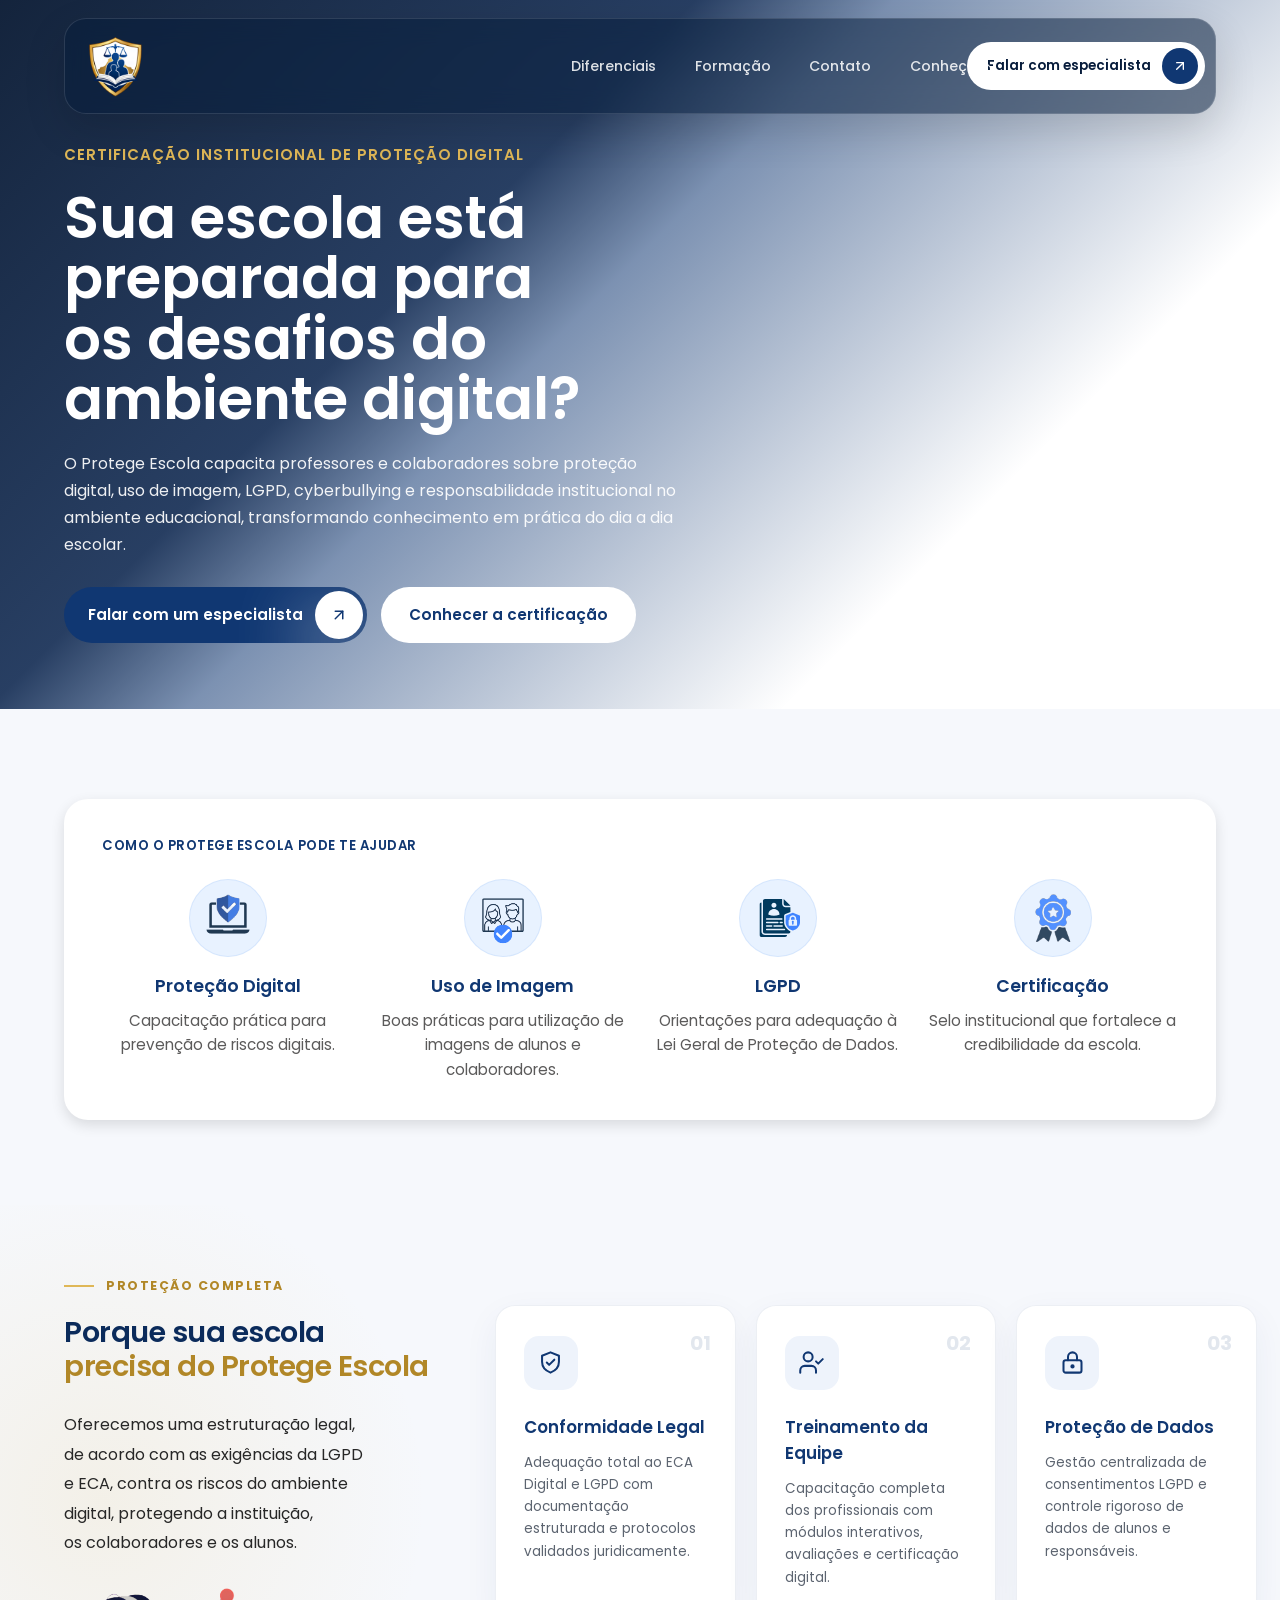
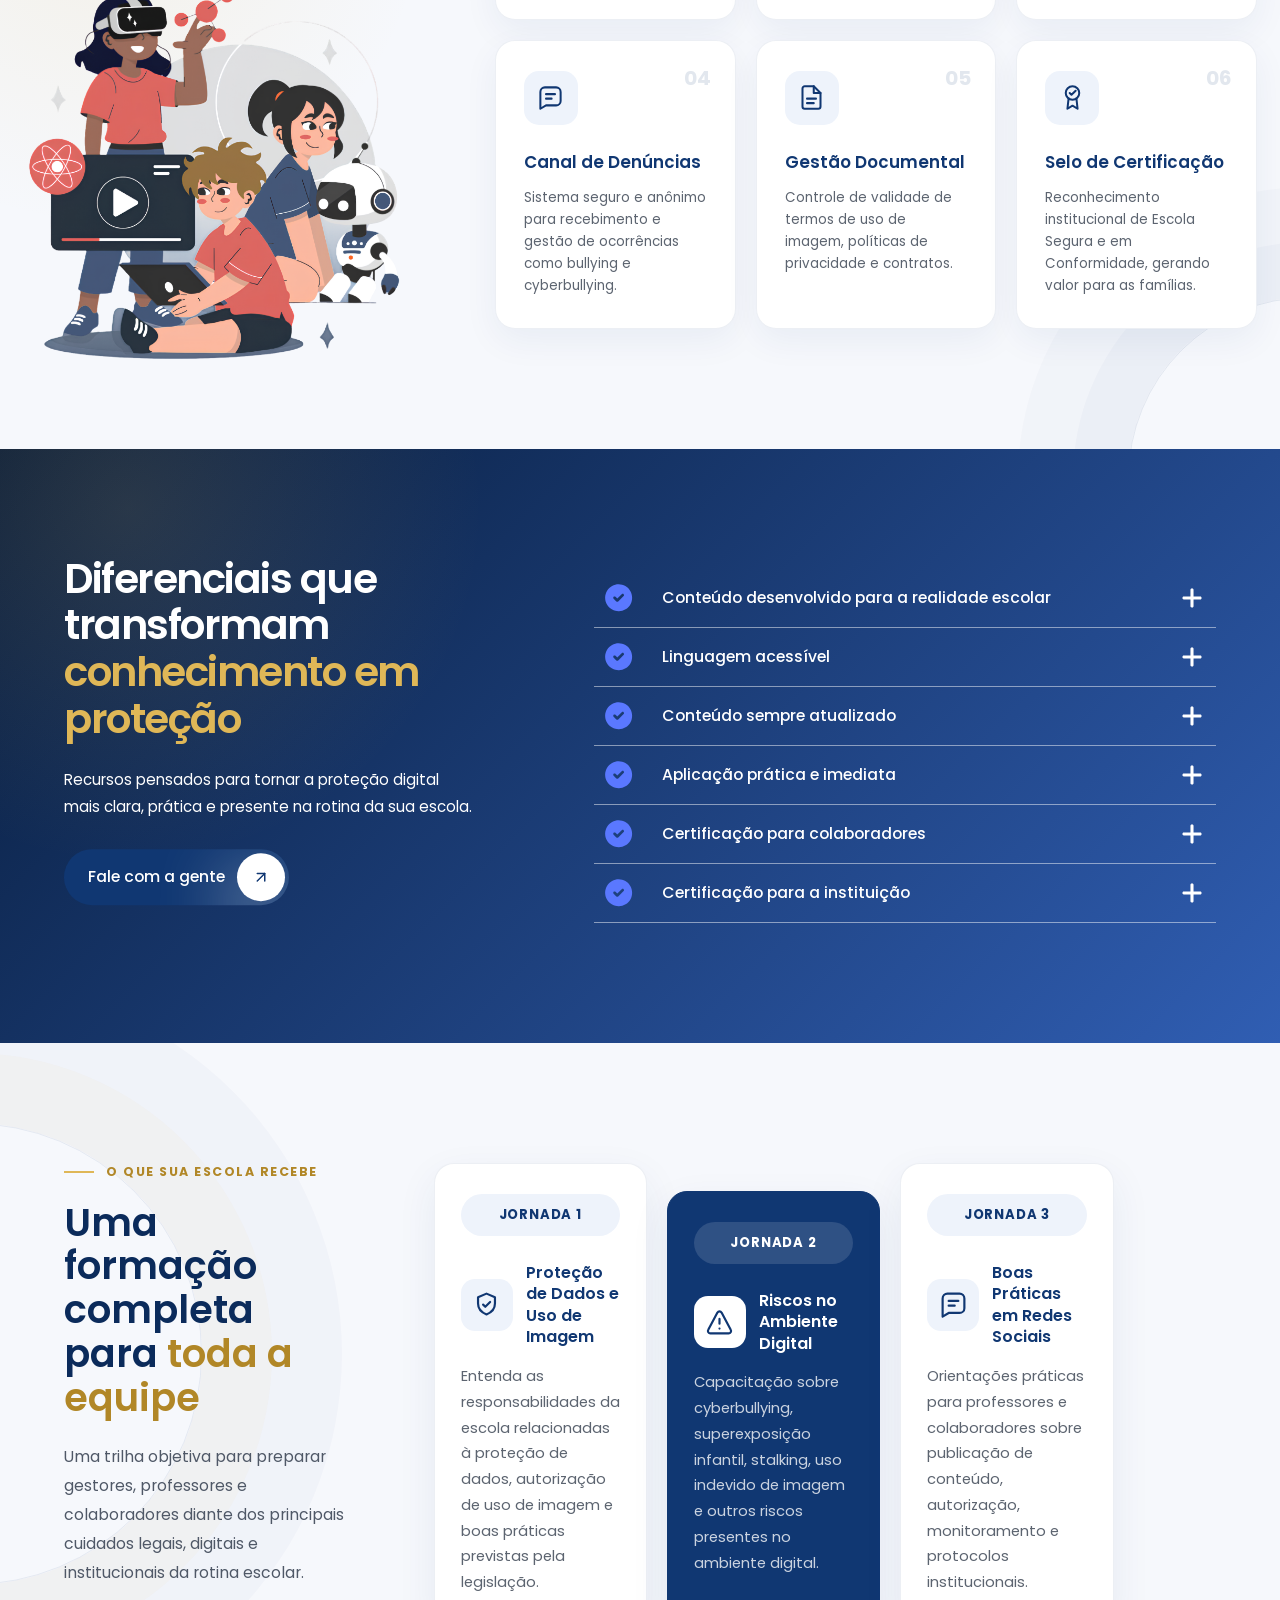
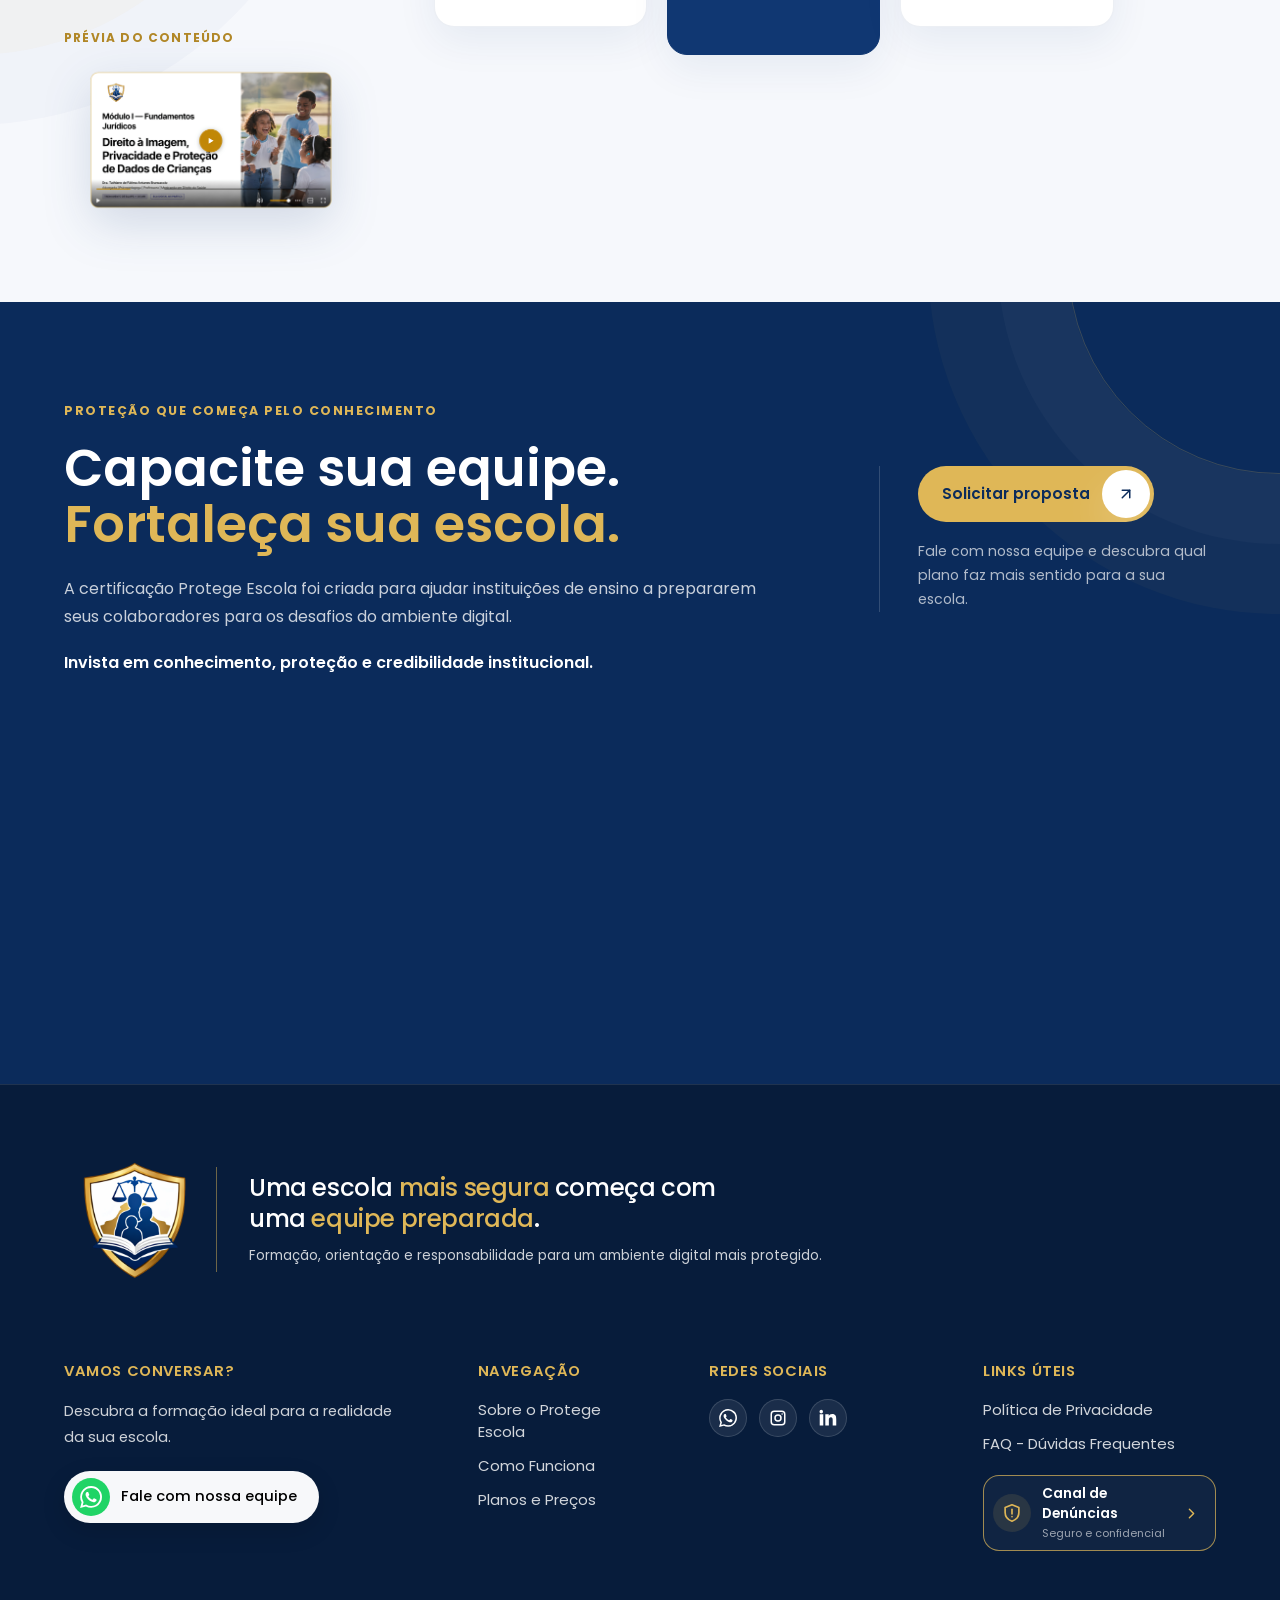
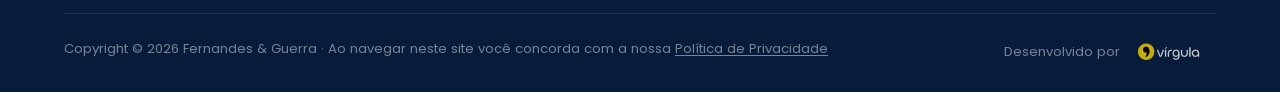
==== commit 3e3a6c88: "responsivo" ====
--- a/index.html
+++ b/index.html
@@ -406,8 +406,8 @@
     <div class="container site-footer-logo">
       <img src="assets/logo-protege-escola.png" alt="Protege Escola">
       <div class="site-footer-intro">
-        <p>Uma escola <span>mais segura</span> começa com <br>
-          uma <span>equipe preparada</span>.</p>
+        <p>Uma escola <span>mais segura</span> começa <span class="site-footer-title-tail">com <br>
+          uma <span>equipe preparada</span>.</span></p>
         <small>Formação, orientação e responsabilidade para um ambiente digital mais protegido.</small>
       </div>
     </div>
--- a/style.css
+++ b/style.css
@@ -840,8 +840,8 @@
 }
 
 .differential-icon img{
-  width:62px;
-  height:62px;
+  width:28px;
+  height:28px;
   object-fit:contain;
 }
 
@@ -1309,6 +1309,8 @@
 .site-footer-intro span{
   color:#DFB757;
 }
+
+.site-footer-intro .site-footer-title-tail{color:inherit;}
 
 
 .site-footer-intro p{
@@ -1557,11 +1559,12 @@
     transform:translateY(-8px);
     transition:opacity .25s ease,visibility .25s ease,transform .25s ease;
   }
-  .site-header-nav a{padding:13px 14px;border-radius:10px;}
-  .site-header-nav a:hover{background:rgba(255,255,255,.06);}
-  .site-header-nav a::after{display:none;}
-  .site-header-dropdown-toggle{justify-content:space-between;width:100%;padding:13px 14px;border-radius:10px;}
-  .site-header-dropdown-menu{position:static;width:100%;max-height:0;padding:0 8px;background:rgba(255,255,255,.035);border:0;box-shadow:none;opacity:1;visibility:visible;overflow:hidden;transform:none;transition:max-height .3s ease,padding .3s ease,margin .3s ease;}
+  .site-header-nav a{padding:13px 14px;border-radius:10px;}
+  .site-header-nav a:hover{background:rgba(255,255,255,.06);}
+  .site-header-nav a::after{display:none;}
+  .site-header-dropdown-toggle{justify-content:space-between;width:100%;padding:13px 14px;border-radius:10px;}
+  .site-header-dropdown-toggle svg{width:19px;height:19px;}
+  .site-header-dropdown-menu{position:static;width:100%;max-height:0;padding:0 8px;background:rgba(255,255,255,.035);border:0;box-shadow:none;opacity:1;visibility:visible;overflow:hidden;transform:none;transition:max-height .3s ease,padding .3s ease,margin .3s ease;}
   .site-header-dropdown-menu::before{display:none;}
   .site-header-dropdown:hover .site-header-dropdown-menu,
   .site-header-dropdown:focus-within .site-header-dropdown-menu{max-height:0;padding:0 8px;transform:none;}
@@ -1574,30 +1577,118 @@
 }
 
 @media (max-width:680px){
-  .hero{min-height:auto;padding:90px 0;}
+  .hero{
+    min-height:auto;
+    padding:112px 0 118px;
+    background-position:64% center;
+  }
+  .hero-overlay{
+    inset:0;
+    background:
+      linear-gradient(180deg,rgba(5,25,53,.9) 0%,rgba(5,25,53,.64) 34%,rgba(5,25,53,.72) 68%,rgba(5,25,53,.42) 100%),
+      linear-gradient(90deg,rgba(5,25,53,.62) 0%,rgba(5,25,53,.2) 72%,rgba(5,25,53,.05) 100%);
+  }
   .site-header-inner{width:100%;}
-  .hero h1{font-size:clamp(2.2rem,11vw,3rem);}
+  .hero-content{max-width:none;transform:none;}
+  .hero-tag{
+    max-width:310px;
+    margin-bottom:15px;
+    font-size:.72rem;
+    line-height:1.55;
+    letter-spacing:.09em;
+  }
+  .hero h1{
+    max-width:520px;
+    margin-bottom:18px;
+    font-size:clamp(2.2rem,10.2vw,2.8rem);
+    line-height:1.04;
+    letter-spacing:-.035em;
+  }
   .hero h1 br{display:none;}
-  .hero-buttons{flex-direction:column;align-items:stretch;margin-bottom:0;}
-  .btn-animated,.btn-secondary{justify-content:center;}
-  .hero-features-section{padding:70px 0;}
-  .hero-features{--kid-card-width:250px;--kid-card-top:-88px;--kid-card-right:-55px;grid-template-columns:1fr;gap:28px;padding:30px 24px;}
-  .hero-features-title{max-width:58%;font-size:.72rem;}
-  .feature-item p{max-width:330px;margin-inline:auto;}
+  .hero p{
+    margin-bottom:25px;
+    font-size:.9rem;
+    line-height:1.65;
+  }
+  .hero-buttons{width:100%;flex-direction:column;align-items:stretch;gap:12px;margin-bottom:0;}
+  .hero-buttons .btn-animated,
+  .hero-buttons .btn-secondary{
+    width:100%;
+    max-width:100%;
+    min-width:0;
+    justify-content:center;
+  }
+  .hero-buttons .btn-animated{
+    height:54px;
+    padding:4px 58px 4px 18px;
+    font-size:.84rem;
+  }
+  .hero-buttons .btn-animated-icon{width:46px;height:46px;}
+  .hero-buttons .btn-secondary{min-height:52px;padding:13px 18px;font-size:.84rem;}
+  .hero-buttons .btn-animated:hover{padding:4px 58px 4px 18px;}
+  .hero-buttons .btn-animated:hover .btn-animated-icon{right:4px;transform:none;}
+  .hero-features-section{padding:58px 0 70px;}
+  .hero-features{
+    grid-template-columns:1fr;
+    gap:0;
+    padding:28px 22px 12px;
+    border-radius:22px;
+  }
+  .hero-features-visual{display:none;}
+  .hero-features-title{
+    max-width:none;
+    margin-bottom:12px;
+    padding-bottom:20px;
+    font-size:.72rem;
+    line-height:1.5;
+    border-bottom:1px solid #e8edf4;
+  }
+  .feature-item{
+    display:grid;
+    grid-template-columns:64px minmax(0,1fr);
+    grid-template-rows:auto auto;
+    column-gap:16px;
+    align-items:center;
+    padding:20px 0;
+    text-align:left;
+  }
+  .feature-item + .feature-item{border-top:1px solid #e8edf4;}
+  .feature-icon{
+    grid-column:1;
+    grid-row:1 / 3;
+    width:64px;
+    height:64px;
+    margin:0;
+  }
+  .feature-icon img{width:48px;height:48px;}
+  .feature-item h3{
+    grid-column:2;
+    margin:0 0 4px;
+    font-size:1rem;
+    line-height:1.3;
+  }
+  .feature-item p{
+    grid-column:2;
+    max-width:none;
+    margin:0;
+    font-size:.82rem;
+    line-height:1.5;
+  }
   .why-protege{padding:80px 0;}
   .why-protege h2{font-size:clamp(2rem,10vw,2.7rem);letter-spacing:-1px;}
   .why-protege h2 .nowrap{white-space:normal;}
   .why-protege-image{--kids-width:330px;--kids-offset-y:12px;height:300px;}
   .benefits-grid{grid-template-columns:1fr;}
   .benefit-card{min-height:auto;}
+  .benefit-card .card-number{right:44px;}
   .differentials{padding:80px 0;}
   .differentials-heading h2{font-size:clamp(2rem,10vw,2.7rem);}
   .differential-question{grid-template-columns:52px 1fr 32px;gap:14px;padding:16px 0;}
   .differential-icon{width:52px;height:52px;}
-  .differential-icon img{width:68px;height:68px;}
+  .differential-icon img{width:28px;height:28px;}
   .differential-arrow{width:32px;height:32px;}
-  .differential-arrow img{width:26px;height:26px;}
-  .differential-answer-inner p{padding:18px 0 20px 66px;}
+  .differential-arrow img{width:30px;height:30px;}
+  .differential-answer-inner p{padding:18px 4px 20px 0;}
   .training-journey{padding:80px 0;}
   .training-journey h2{font-size:clamp(2rem,10vw,2.7rem);}
   .journey-cards{grid-template-columns:1fr;}
@@ -1605,20 +1696,60 @@
   .journey-card.featured,
   .journey-card.featured:hover{transform:none;}
   .journey-number{justify-self:start;}
-  .journey-preview{--preview-y:22px;}
+  .journey-preview{
+    --preview-x:0;
+    --preview-y:22px;
+    margin-inline:auto;
+  }
+  .journey-preview img{
+    width:105%;
+    max-width:none;
+    margin-left:50%;
+    transform:translateX(-50%);
+  }
   .proposal-cta{padding:80px 0;}
   .proposal-cta h2{font-size:clamp(2.1rem,10vw,3rem);}
   .proposal-cta-button{width:100%;justify-content:center;}
   .proposal-cta-action p{max-width:none;}
   .school-parallax{min-height:280px;border-radius:0px 0px 0 0;}
-  .site-footer-logo{grid-template-columns:1fr;gap:30px;padding-top:54px;}
-  .site-footer-intro{padding:22px 0 0;border-top:1px solid rgba(223,183,87,.35);border-left:0;}
-  .site-footer-intro p{max-width:520px;}
-  .site-footer-main{grid-template-columns:1fr 1fr;gap:38px 24px;padding-top:38px;padding-bottom:48px;}
-  .site-footer-brand{grid-column:1 / -1;}
-  .site-footer-links{grid-column:auto;}
-  .site-footer-bottom{flex-direction:column;gap:8px;}
+  .site-footer-logo{grid-template-columns:1fr;gap:18px;padding-top:40px;}
+  .site-footer-logo img{width:104px;}
+  .site-footer-intro{padding:20px 0 0;border-top:1px solid rgba(223,183,87,.35);border-left:0;}
+  .site-footer-intro p{
+    max-width:340px;
+    margin-bottom:9px;
+    font-size:1.22rem;
+    line-height:1.32;
+    letter-spacing:-.25px;
+  }
+  .site-footer-title-tail{display:block;color:inherit!important;white-space:nowrap;}
+  .site-footer-title-tail br{display:none;}
+  .site-footer-intro small{max-width:340px;font-size:.88rem;line-height:1.6;}
+  .site-footer-main{grid-template-columns:1fr 1fr;gap:38px 24px;padding-top:32px;padding-bottom:48px;}
+  .site-footer-brand{grid-column:1 / -1;}
+  .site-footer-brand p{font-size:.98rem;line-height:1.72;}
+  .site-footer-whatsapp{font-size:.98rem;}
+  .site-footer-brand strong,
+  .site-footer-nav strong,
+  .site-footer-social strong,
+  .site-footer-links strong{font-size:.98rem;}
+  .site-footer-nav a,
+  .site-footer-links a{font-size:.98rem;}
+  .site-footer-report-copy strong{font-size:.91rem;}
+  .site-footer-report-copy small{font-size:.73rem;}
+  .site-footer-links{grid-column:auto;}
+  .site-footer-bottom{flex-direction:column;gap:8px;}
   .site-footer-credit{align-self:flex-start;}
+}
+
+@media (max-width:380px){
+  .hero{padding-top:108px;background-position:66% center;}
+  .hero h1{font-size:2.18rem;}
+  .hero-buttons .btn-animated{padding-left:14px;font-size:.78rem;}
+  .hero-features{padding-right:18px;padding-left:18px;}
+  .feature-item{grid-template-columns:58px minmax(0,1fr);column-gap:13px;}
+  .feature-icon{width:58px;height:58px;}
+  .feature-icon img{width:44px;height:44px;}
 }
 
 @media (max-width:420px){
@@ -2819,10 +2950,10 @@
   top:-12px; 
   width:42px;
   height:42px;
-  background-image:url("assets/elementos/icons/icon-check-plan-blue.svg");
+  background-image:url("data:image/svg+xml,%3Csvg xmlns='http://www.w3.org/2000/svg' viewBox='0 0 28 28' fill='none'%3E%3Ccircle cx='14' cy='14' r='10.5' stroke='%235A78FF' stroke-width='2'/%3E%3Cpath d='m9.25 14.2 3.05 3.05 6.45-7' stroke='%235A78FF' stroke-width='2.2' stroke-linecap='round' stroke-linejoin='round'/%3E%3C/svg%3E");
   background-repeat:no-repeat;
   background-position:center;
-  background-size:contain
+  background-size:28px 28px
 }
 .plan-action {
   display:flex;
@@ -2920,10 +3051,6 @@
 .plan-card-featured .plan-intro p,.plan-card-featured .plan-features li,.plan-card-featured .plan-action p {
   color:rgba(255,255,255,.923)
 }
-.plan-card-featured .plan-features li::before {
-  background-image:url("assets/elementos/icons/icon-check-plan-blue.svg")
-}
-
 .plan-card-featured .plan-action a {
   color:#071c3b;
   background:#DFB757
@@ -3184,7 +3311,7 @@
     margin:-10px 0 20px
   }
   .specialist-action a {
-    font-size:.68rem
+    font-size:.90rem
   }
 }
 /* Planos em comparação horizontal */
@@ -3366,6 +3493,7 @@
 .privacy-document{padding:90px 0 110px;}
 .privacy-layout{display:grid;grid-template-columns:285px minmax(0,790px);justify-content:space-between;gap:90px;align-items:start;}
 .privacy-index{position:sticky;top:110px;padding:25px 14px 16px;background:#f4f7fa;border:1px solid #e7edf3;border-radius:18px;}
+.privacy-index-toggle{display:none;}
 .privacy-index nav{display:flex;flex-direction:column;gap:3px;}
 .privacy-index a{position:relative;padding:11px 14px;color:#536278;border-radius:10px;font-size:.79rem;font-weight:500;line-height:1.35;text-decoration:none;transition:.25s ease;}
 .privacy-index a::before{content:"";position:absolute;left:0;top:50%;width:3px;height:0;background:#dfb757;border-radius:2px;transform:translateY(-50%);transition:height .25s ease;}
@@ -3425,23 +3553,23 @@
 .report-logo:focus-visible{border-radius:10px;box-shadow:0 0 0 3px rgba(176,134,37,.22);}
 .report-heading{text-align:center;max-width:700px;margin:0 auto 34px;}.report-kicker{display:block;margin-bottom:12px;color:#b08625;font-size:.72rem;font-weight:700;letter-spacing:.17em;text-transform:uppercase;}.report-heading h1{font-size:clamp(2rem,5vw,3.45rem);line-height:1.08;letter-spacing:-.045em;}.report-heading h1 span{color:#ba3038;}.report-heading p{max-width:610px;margin:18px auto 0;color:#637187;font-size:.95rem;line-height:1.75;}
 .report-security{display:flex;gap:17px;margin-bottom:22px;padding:20px 24px;background:#0b2344;color:#fff;border-radius:16px;box-shadow:0 15px 35px rgba(11,35,68,.14);}.report-security-icon{display:grid;place-items:center;flex:0 0 42px;height:42px;color:#dfb757;background:rgba(255,255,255,.08);border-radius:11px;}.report-security-icon svg{width:22px;height:22px;}.report-security strong{display:block;margin-bottom:5px;font-size:.9rem;text-transform:uppercase;letter-spacing:.04em;}.report-security p{color:rgba(255,255,255,.7);font-size:.76rem;line-height:1.65;}
-.report-form{padding:38px;background:#fff;border:1px solid #dce4ed;border-radius:20px;box-shadow:0 22px 55px rgba(17,44,78,.09);}.report-form-title{display:flex;align-items:flex-start;gap:15px;padding-bottom:24px;border-bottom:1px solid #dce4ed;}.report-form-title>span{display:grid;place-items:center;width:38px;height:38px;color:#fff;background:#ba3038;border-radius:50%;font-size:.72rem;font-weight:700;}.report-form-title h2{font-size:1.28rem;text-transform:capitalize;}.report-form-title p{margin-top:4px;color:#78869a;font-size:.75rem;}
+.report-form{padding:38px;background:#fff;border:1px solid #dce4ed;border-radius:20px;box-shadow:0 22px 55px rgba(17,44,78,.09);}.report-form-title{display:flex;align-items:flex-start;gap:15px;padding-bottom:24px;border-bottom:1px solid #dce4ed;}.report-form-title>span{display:grid;place-items:center;flex:0 0 38px;width:38px;height:38px;aspect-ratio:1;color:#fff;background:#ba3038;border-radius:50%;font-size:.72rem;font-weight:700;}.report-form-title h2{font-size:1.28rem;text-transform:capitalize;}.report-form-title p{margin-top:4px;color:#78869a;font-size:.75rem;}
 .report-anonymous{display:flex!important;align-items:center;justify-content:space-between;margin:24px 0;padding:20px;background:#f5f8fb;border:1px solid #d8e1eb;border-radius:13px;cursor:pointer;}.report-anonymous strong{display:block;font-size:.86rem;}.report-anonymous small{display:block;margin-top:4px;color:#718097;font-size:.68rem;}.report-switch{position:relative;flex:0 0 45px;height:25px;}.report-switch input{position:absolute;opacity:0;}.report-switch>span{position:absolute;inset:0;background:#dbe3ed;border-radius:20px;transition:.25s;}.report-switch>span::after{content:"";position:absolute;top:4px;left:4px;width:17px;height:17px;background:#fff;border-radius:50%;box-shadow:0 2px 6px rgba(0,0,0,.18);transition:.25s;}.report-switch input:checked+span{background:#ba3038;}.report-switch input:checked+span::after{transform:translateX(20px);}
 .report-grid{display:grid;grid-template-columns:1fr 1fr;gap:18px;margin-bottom:18px;}.report-form>label:not(.report-anonymous):not(.report-consent),.report-grid label{display:flex;flex-direction:column;gap:8px;color:#263e5d;font-size:.73rem;font-weight:500;}.report-form input[type="text"],.report-form input[type="email"],.report-form select,.report-form textarea{width:100%;padding:13px 14px;color:#193451;background:#fff;border:1px solid #d6e0eb;border-radius:10px;outline:0;font:400 .76rem 'Poppins',sans-serif;transition:border .2s,box-shadow .2s;}.report-form textarea{resize:vertical;min-height:145px;line-height:1.55;}.report-form input:focus,.report-form select:focus,.report-form textarea:focus{border-color:#ba3038;box-shadow:0 0 0 3px rgba(186,48,56,.1);}.report-form input:disabled{color:#9aa5b4;background:#edf1f5;}.optional{color:#8e99a9;font-weight:400;}
 .report-consent{display:flex;align-items:flex-start;gap:10px;margin:20px 0;color:#657389;font-size:.69rem;line-height:1.5;cursor:pointer;}.report-consent input{margin-top:2px;accent-color:#ba3038;}.report-submit{display:flex;align-items:center;justify-content:center;gap:10px;width:100%;padding:15px 20px;color:#fff;background:#ba3038;border:0;border-radius:10px;font:600 .82rem 'Poppins',sans-serif;text-transform:capitalize;cursor:pointer;transition:transform .2s,background .2s;}.report-submit:hover{background:#a3262f;transform:translateY(-2px);}.report-submit svg{width:17px;height:17px;}.report-terms{text-align:center;margin-top:12px;color:#8a97a9;font-size:.6rem;}.report-terms a{color:#ba3038;}.report-success{margin-top:18px;padding:14px;color:#17633d;background:#eaf8f0;border:1px solid #bce4ce;border-radius:10px;text-align:center;font-size:.75rem;}.report-footer{margin-top:0;}
-@media (max-width:650px){.report-main{padding:32px 14px 60px}.report-logo{width:72px;margin-bottom:26px}.report-heading{margin-bottom:26px}.report-heading p{font-size:.82rem}.report-security{padding:18px}.report-form{padding:24px 18px}.report-grid{grid-template-columns:1fr}.report-anonymous{padding:17px}.report-form-title p{line-height:1.5}.report-submit{font-size:.74rem}}
-
-/* Leitura mais confortavel no formulario de denuncias */
-.report-form-title h2{font-size:1.32rem;}
-.report-form-title p{font-size:.81rem;}
-.report-anonymous strong{font-size:.91rem;}
-.report-anonymous small{font-size:.74rem;}
-.report-form>label:not(.report-anonymous):not(.report-consent),.report-grid label{font-size:.79rem;}
-.report-form input[type="text"],.report-form input[type="email"],.report-form select,.report-form textarea{font-size:.82rem;}
-.report-consent{font-size:.75rem;}
-.report-submit{font-size:.86rem;}
-.report-terms{font-size:.66rem;}
-.report-success{font-size:.81rem;}
+@media (max-width:650px){.report-main{padding:32px 14px 60px}.report-logo{width:72px;margin-bottom:26px}.report-heading{margin-bottom:26px}.report-heading p{font-size:.82rem}.report-security{padding:18px}.report-form{padding:24px 18px}.report-grid{grid-template-columns:1fr}.report-anonymous{padding:17px}.report-form-title p{line-height:1.5}.report-submit{font-size:.74rem}}
+
+/* Leitura mais confortavel no formulario de denuncias */
+.report-form-title h2{font-size:1.32rem;}
+.report-form-title p{font-size:.81rem;}
+.report-anonymous strong{font-size:.91rem;}
+.report-anonymous small{font-size:.74rem;}
+.report-form>label:not(.report-anonymous):not(.report-consent),.report-grid label{font-size:.79rem;}
+.report-form input[type="text"],.report-form input[type="email"],.report-form select,.report-form textarea{font-size:.82rem;}
+.report-consent{font-size:.75rem;}
+.report-submit{font-size:.86rem;}
+.report-terms{font-size:.66rem;}
+.report-success{font-size:.81rem;}
 
 @media(max-width:900px){
   .privacy-hero{padding:160px 0 65px;}
@@ -3457,11 +3585,60 @@
   .privacy-index a::before{display:none;}
 }
 @media(max-width:560px){
-  .privacy-hero{padding:140px 0 52px;}
+  .privacy-hero{padding:128px 0 42px;}
   .privacy-hero h1{font-size:2.65rem;}
   .privacy-hero p{font-size:.86rem;}
   .privacy-document{padding-top:35px;}
   .privacy-layout{gap:38px;}
+  .privacy-index{
+    position:relative;
+    top:auto;
+    z-index:5;
+    margin:0;
+    padding:8px;
+    background:#f8fafc;
+    border-color:#dde4eb;
+    border-radius:12px;
+    backdrop-filter:none;
+  }
+  .privacy-index-toggle{
+    display:flex;
+    align-items:center;
+    justify-content:space-between;
+    width:100%;
+    min-height:46px;
+    padding:0 12px;
+    color:#071c3b;
+    background:transparent;
+    border:0;
+    border-radius:8px;
+    font-family:inherit;
+    font-size:.96rem;
+    font-weight:600;
+    cursor:pointer;
+  }
+  .privacy-index-toggle svg{width:24px;height:24px;transition:transform .3s ease;}
+  .privacy-index.is-open .privacy-index-toggle svg{transform:rotate(180deg);}
+  .privacy-index nav{
+    display:flex;
+    flex-direction:column;
+    gap:3px;
+    max-height:0;
+    padding:0 0;
+    overflow:hidden;
+    opacity:0;
+    transition:max-height .38s ease,padding .3s ease,opacity .25s ease;
+  }
+  .privacy-index.is-open nav{max-height:720px;padding:4px 0 6px;opacity:1;}
+  .privacy-index a{
+    flex:none;
+    width:100%;
+    padding:11px 14px;
+    white-space:normal;
+    border-radius:8px;
+    font-size:.92rem;
+  }
+  .privacy-index a.is-active{background:#e2ebf2;box-shadow:none;}
   .privacy-intro{grid-template-columns:1fr;padding:25px 23px;}
   .privacy-intro svg{width:34px;}
   .privacy-section{padding-bottom:48px;}
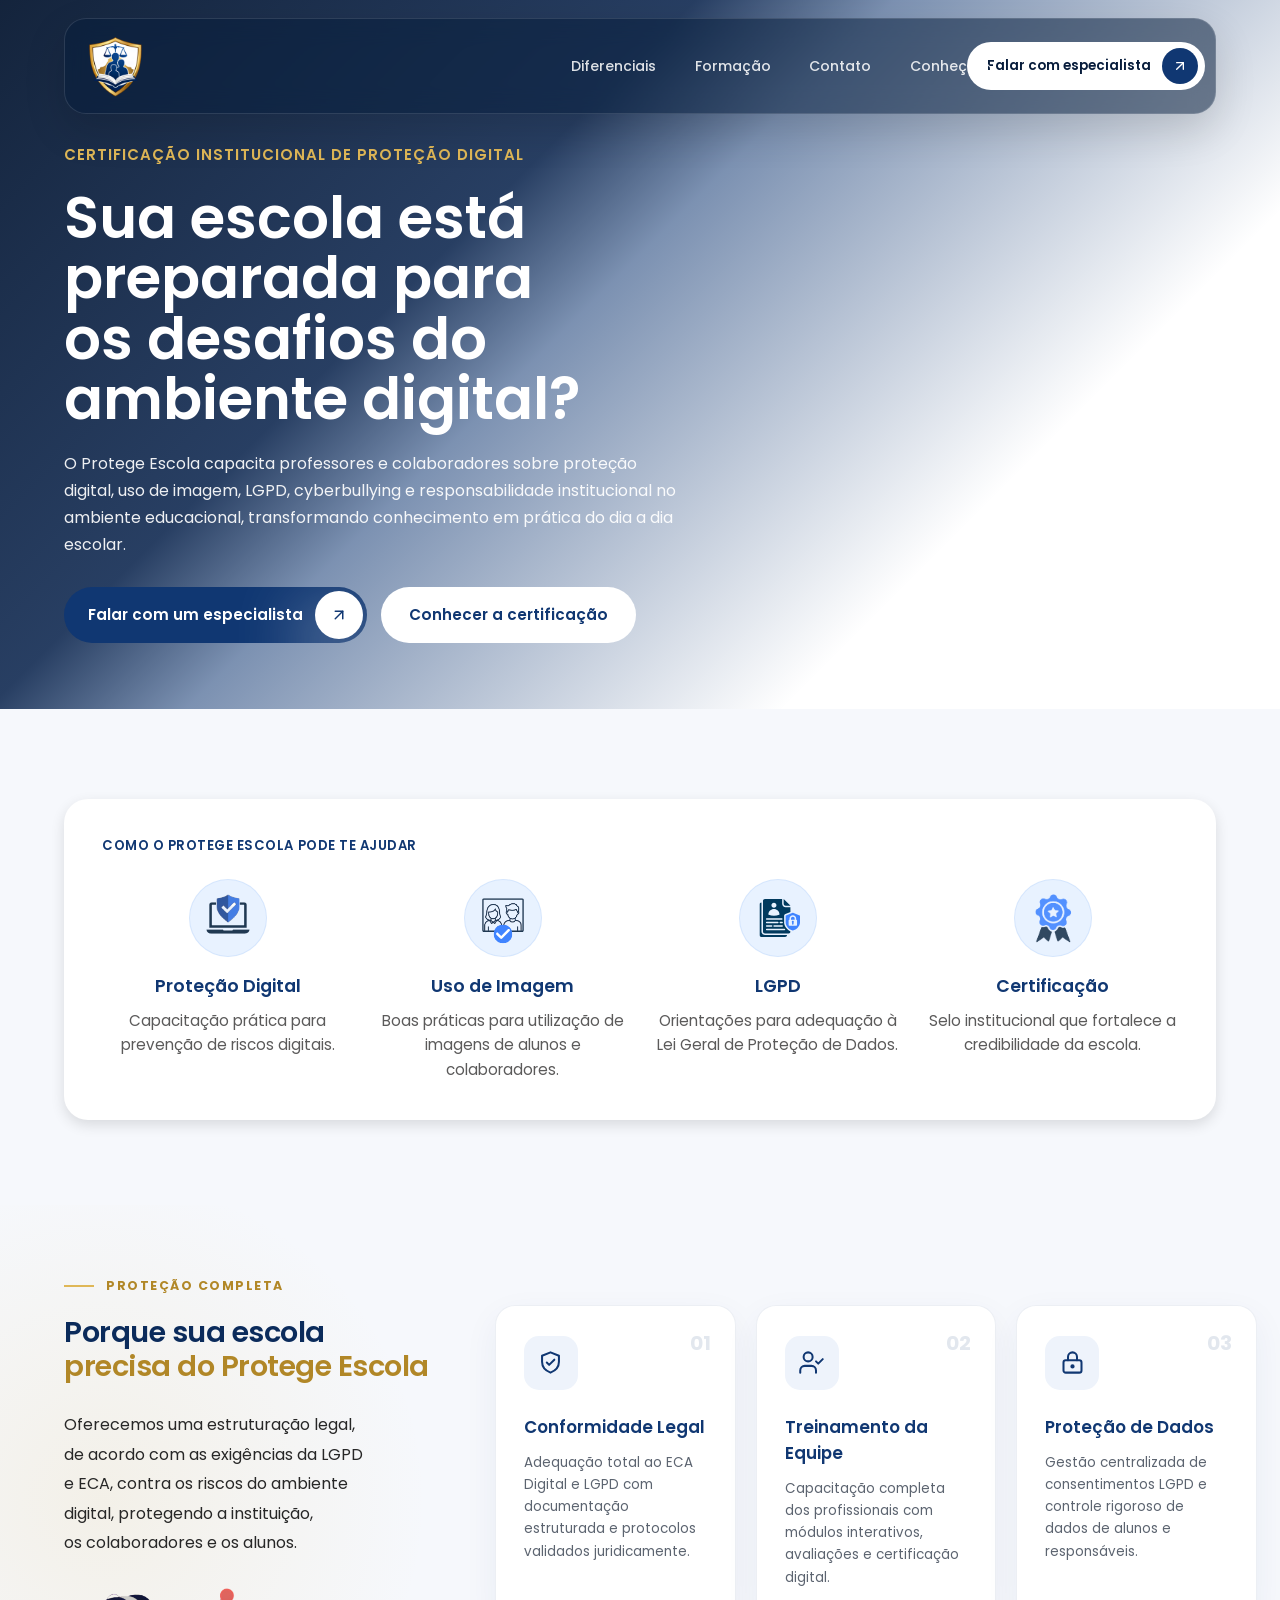
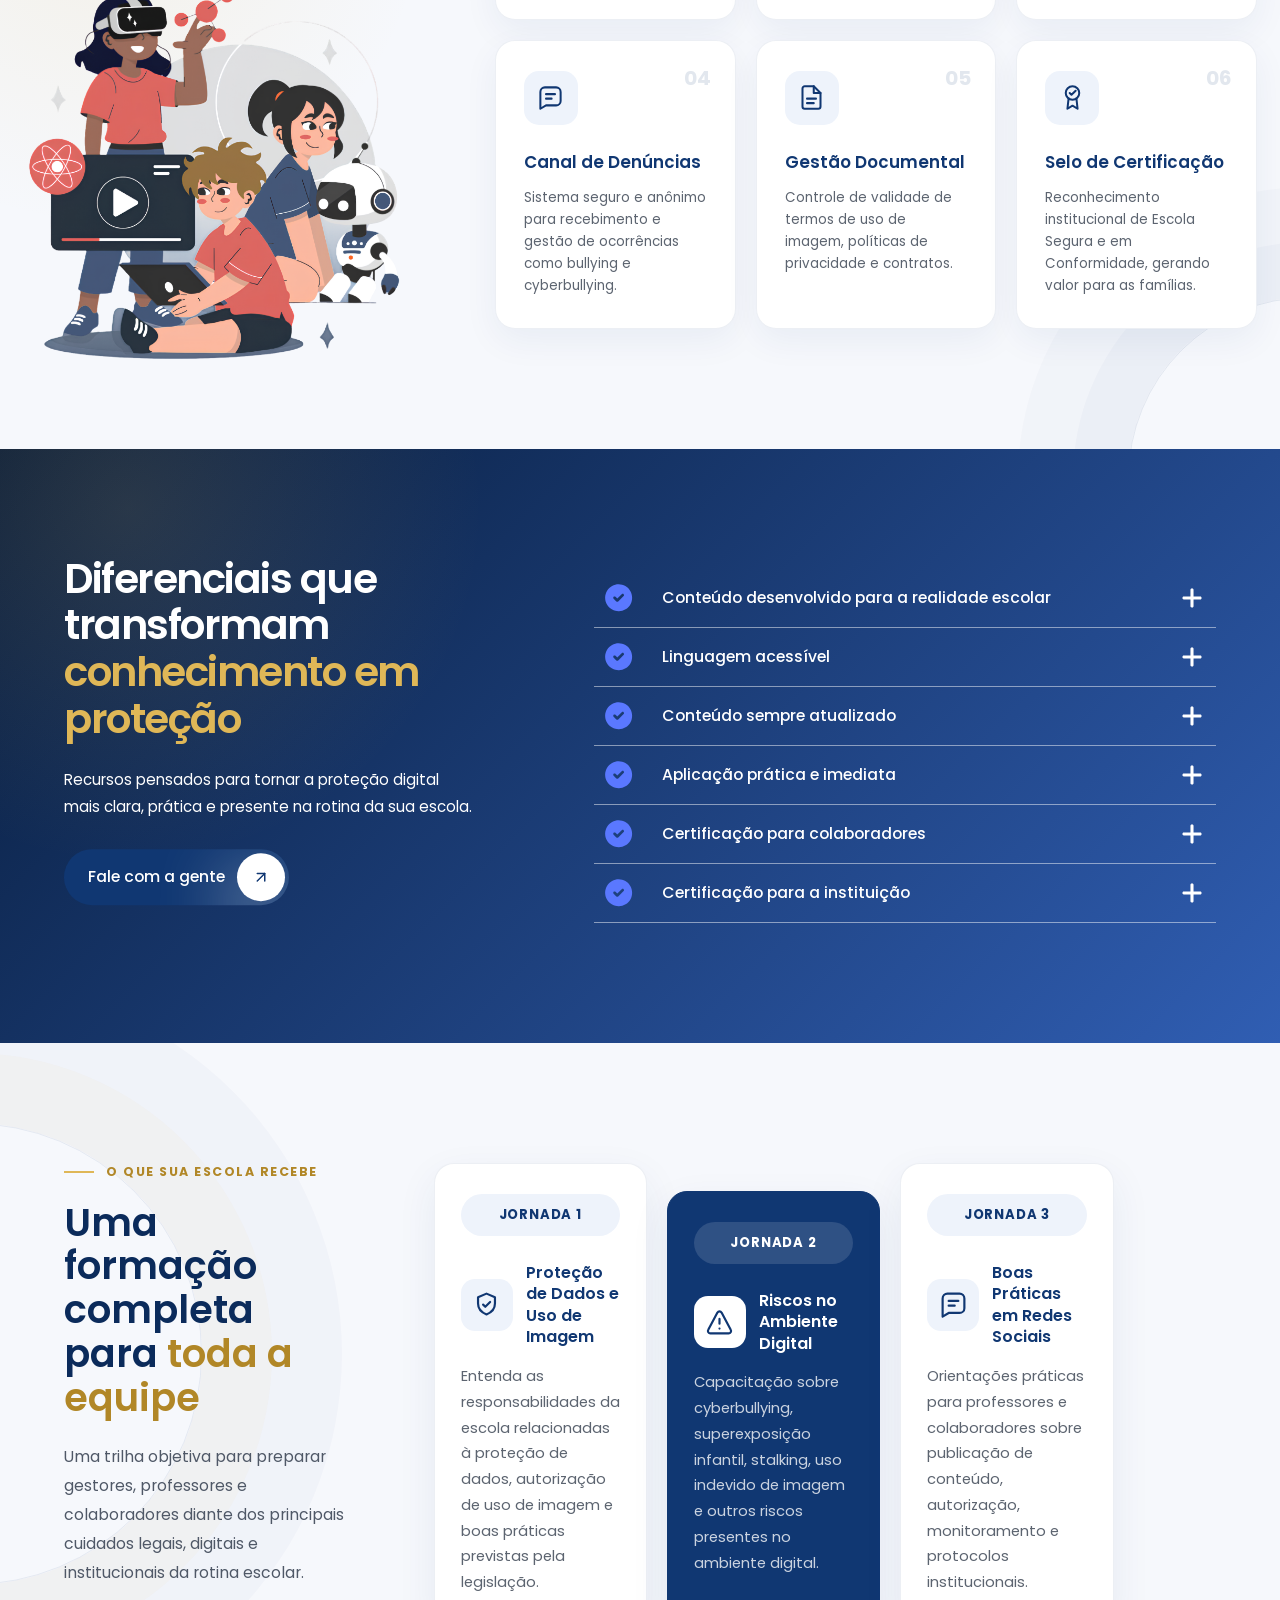
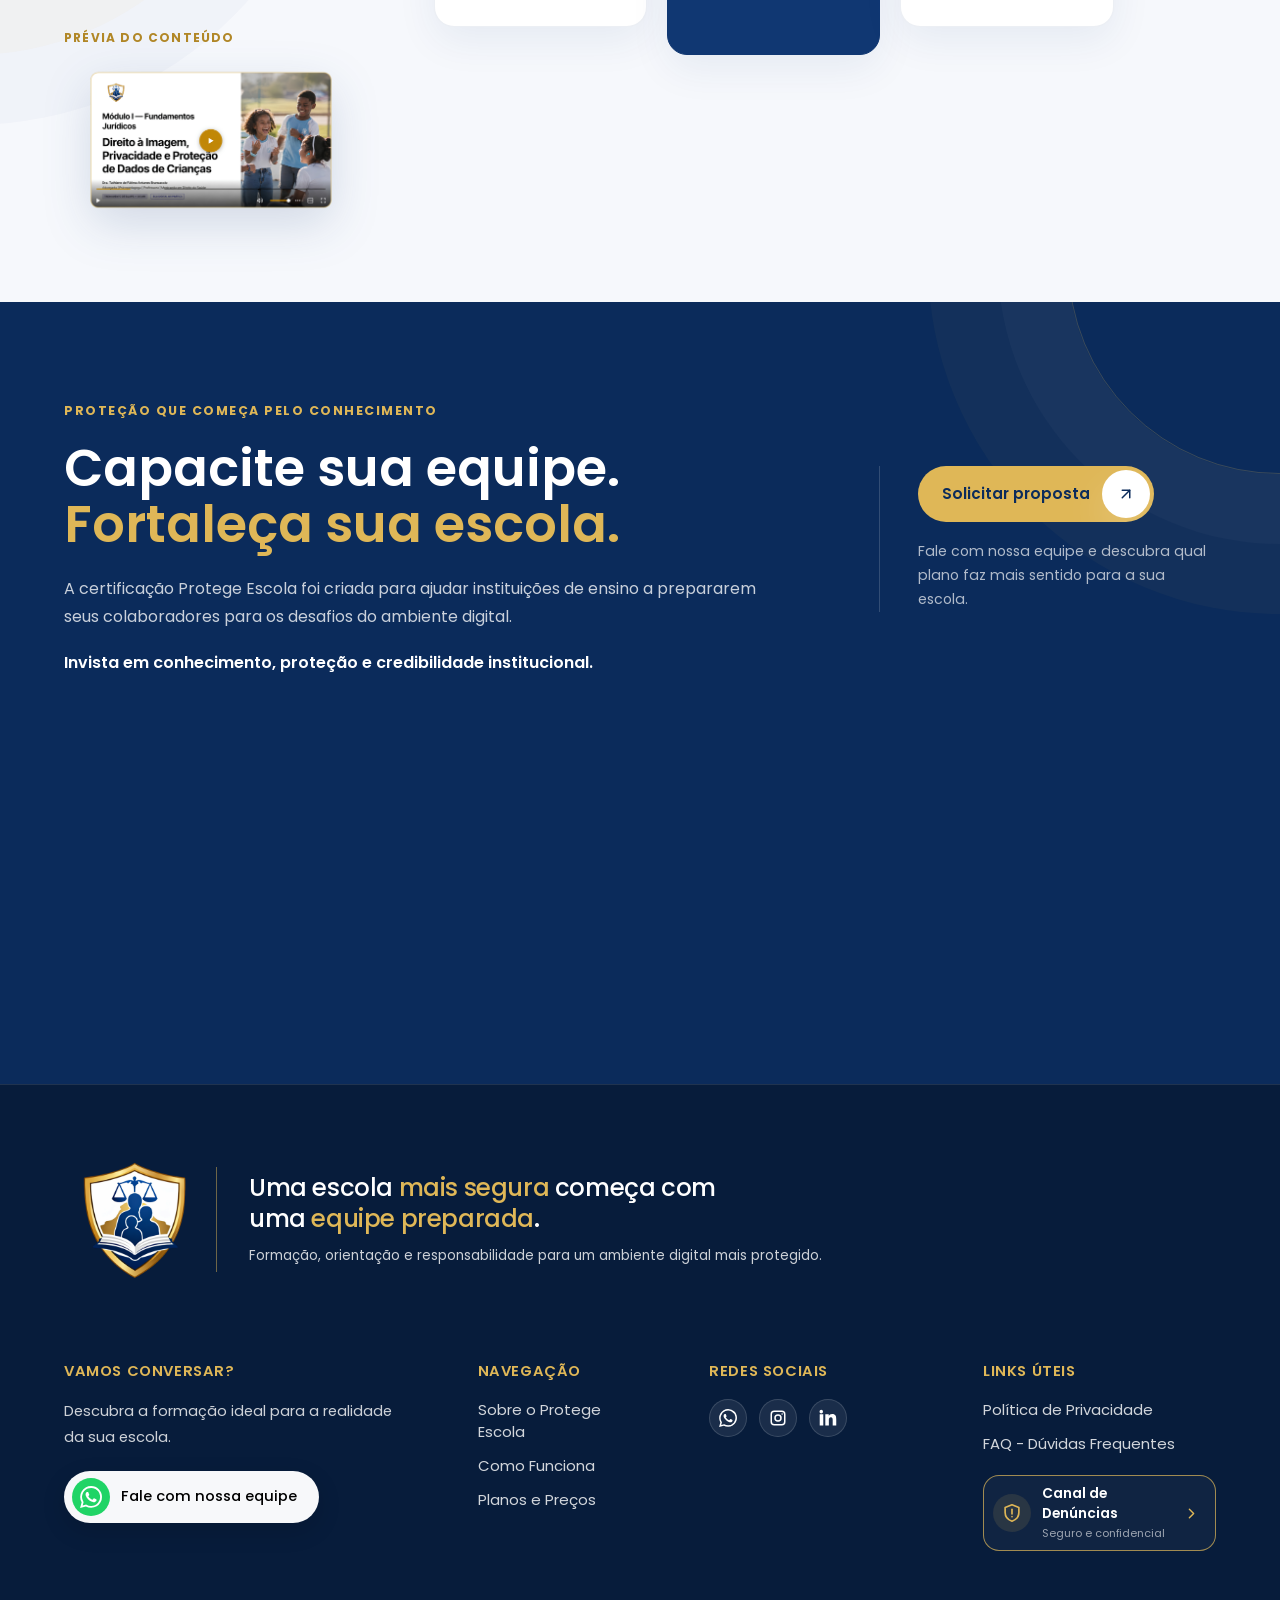
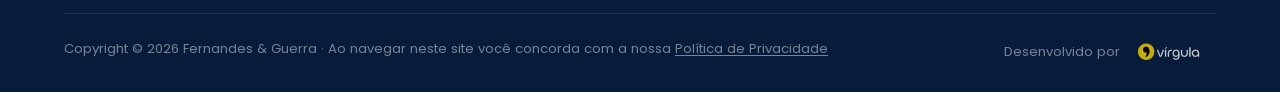
==== commit ab63fa9e: "Add files via upload" ====
--- a/index.html
+++ b/index.html
@@ -135,7 +135,7 @@
 
       <div class="feature-item">
         <div class="feature-icon">
-          <img src="assets/elementos/icons/icon-certificacao.svg" alt="Certificação">
+          <img src="assets/elementos/icons/icon-certificacao.png" alt="Certificação">
         </div>
         <h3>Certificação</h3>
         <p>Selo institucional que fortalece a credibilidade da escola.</p>
@@ -406,8 +406,8 @@
     <div class="container site-footer-logo">
       <img src="assets/logo-protege-escola.png" alt="Protege Escola">
       <div class="site-footer-intro">
-        <p>Uma escola <span>mais segura</span> começa <span class="site-footer-title-tail">com <br>
-          uma <span>equipe preparada</span>.</span></p>
+        <p>Uma escola <span>mais segura</span> começa <span class="site-footer-title-tail">com <br>
+          uma <span>equipe preparada</span>.</span></p>
         <small>Formação, orientação e responsabilidade para um ambiente digital mais protegido.</small>
       </div>
     </div>
@@ -426,9 +426,9 @@
 
       <nav class="site-footer-nav" aria-label="Navegação do rodapé">
         <strong>Navegação</strong>
-        <a href="sobre.html">Sobre o Protege Escola</a>
-        <a href="como-funciona.html">Como Funciona</a>
-        <a href="planos.html">Planos e Preços</a>
+        <a href="sobre.html">Sobre o Protege Escola</a>
+        <a href="como-funciona.html">Como Funciona</a>
+        <a href="planos.html">Planos e Preços</a>
       </nav>
 
       <div class="site-footer-social">
@@ -448,9 +448,9 @@
 
       <nav class="site-footer-links" aria-label="Links úteis">
         <strong>Links úteis</strong>
-        <a href="politica-de-privacidade.html">Política de Privacidade</a>
-        <a href="faq.html">FAQ - Dúvidas Frequentes</a>
-        <a class="site-footer-report" href="canal-de-denuncias.html" aria-label="Conheça o Canal de Denúncias">
+        <a href="politica-de-privacidade.html">Política de Privacidade</a>
+        <a href="faq.html">FAQ - Dúvidas Frequentes</a>
+        <a class="site-footer-report" href="canal-de-denuncias.html" aria-label="Conheça o Canal de Denúncias">
           <span class="site-footer-report-icon" aria-hidden="true">
             <svg viewBox="0 0 24 24" fill="none" stroke="currentColor" stroke-width="1.8" stroke-linecap="round" stroke-linejoin="round">
               <path d="M12 3 4.5 6v5.4c0 4.7 3.2 8 7.5 9.6 4.3-1.6 7.5-4.9 7.5-9.6V6L12 3Z"/>
@@ -470,7 +470,7 @@
     </div>
 
     <div class="container site-footer-bottom">
-      <p>Copyright © 2026 Fernandes &amp; Guerra <span aria-hidden="true">·</span> Ao navegar neste site você concorda com a nossa <a href="politica-de-privacidade.html">Política de Privacidade</a></p>
+      <p>Copyright © 2026 Fernandes &amp; Guerra <span aria-hidden="true">·</span> Ao navegar neste site você concorda com a nossa <a href="politica-de-privacidade.html">Política de Privacidade</a></p>
       <div class="site-footer-credit">
         <span>Desenvolvido por</span>
         <img src="assets/virgula-logo.png" alt="Vírgula">
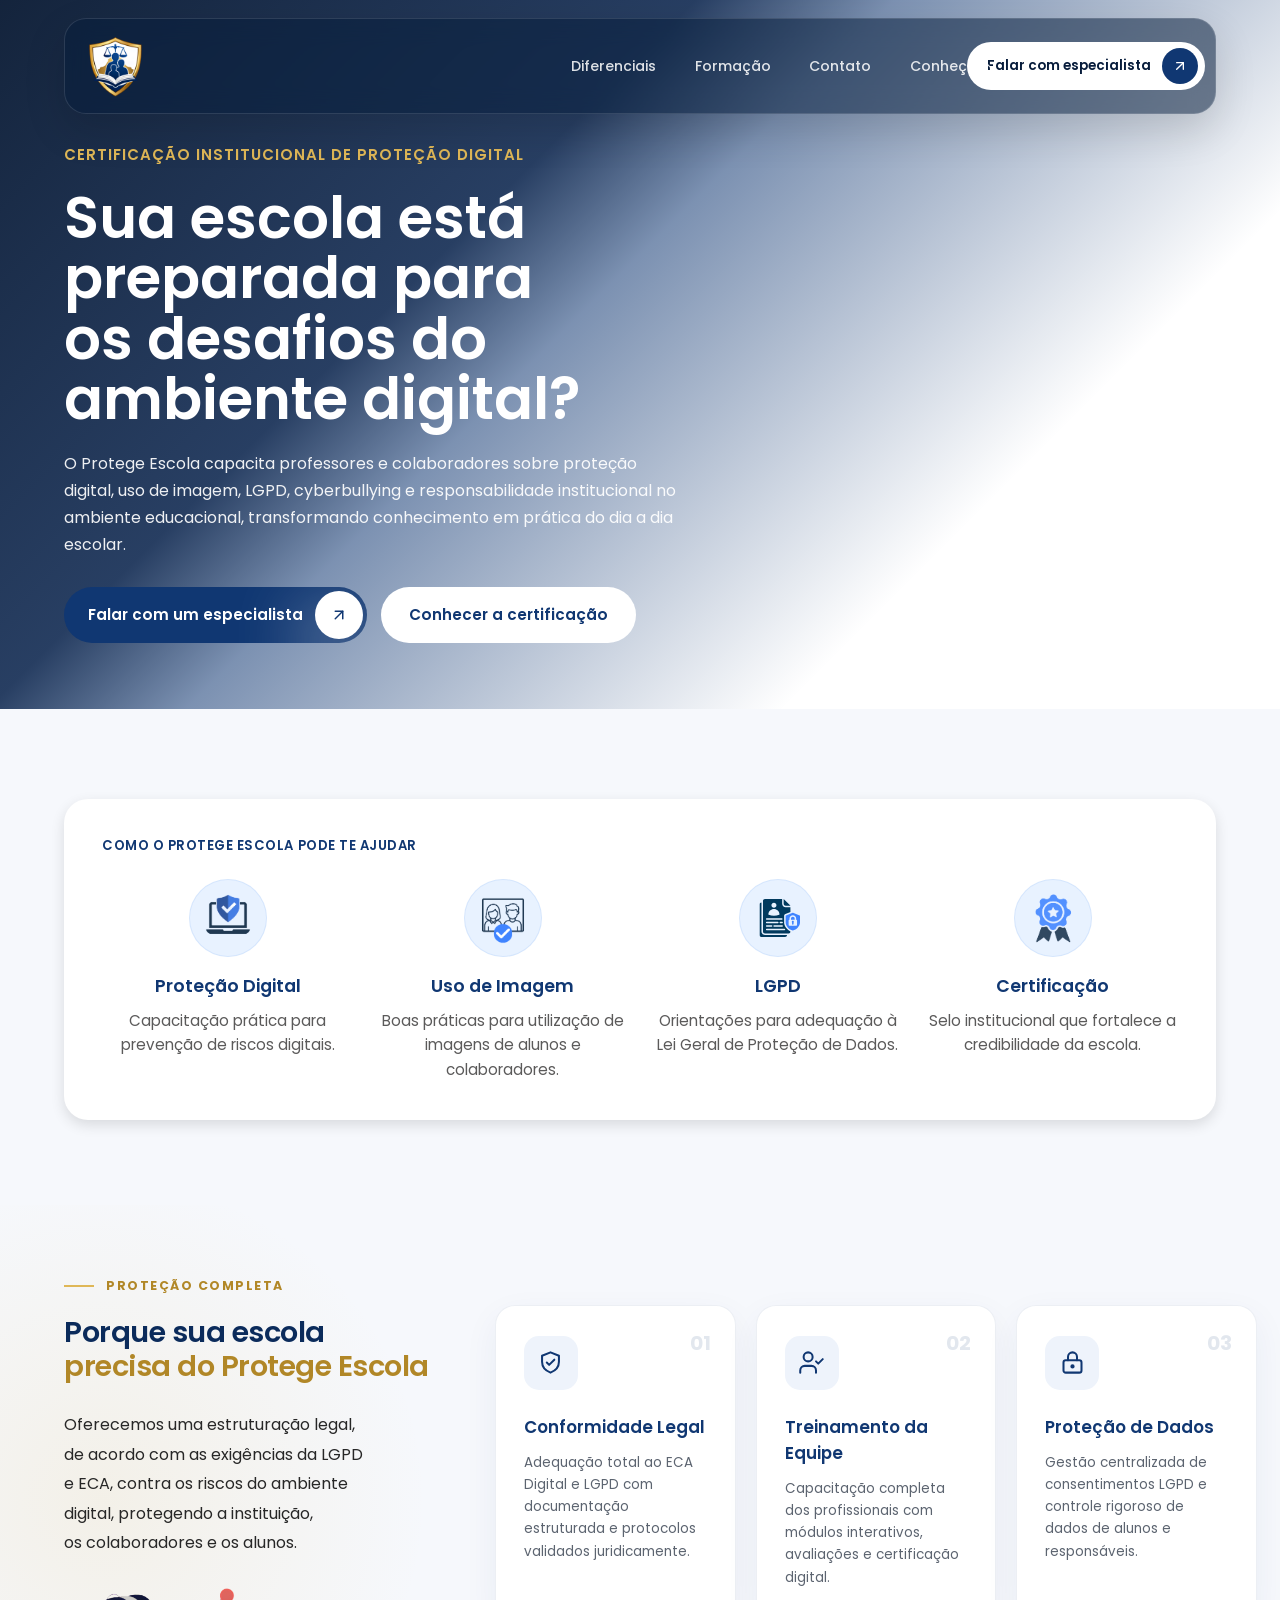
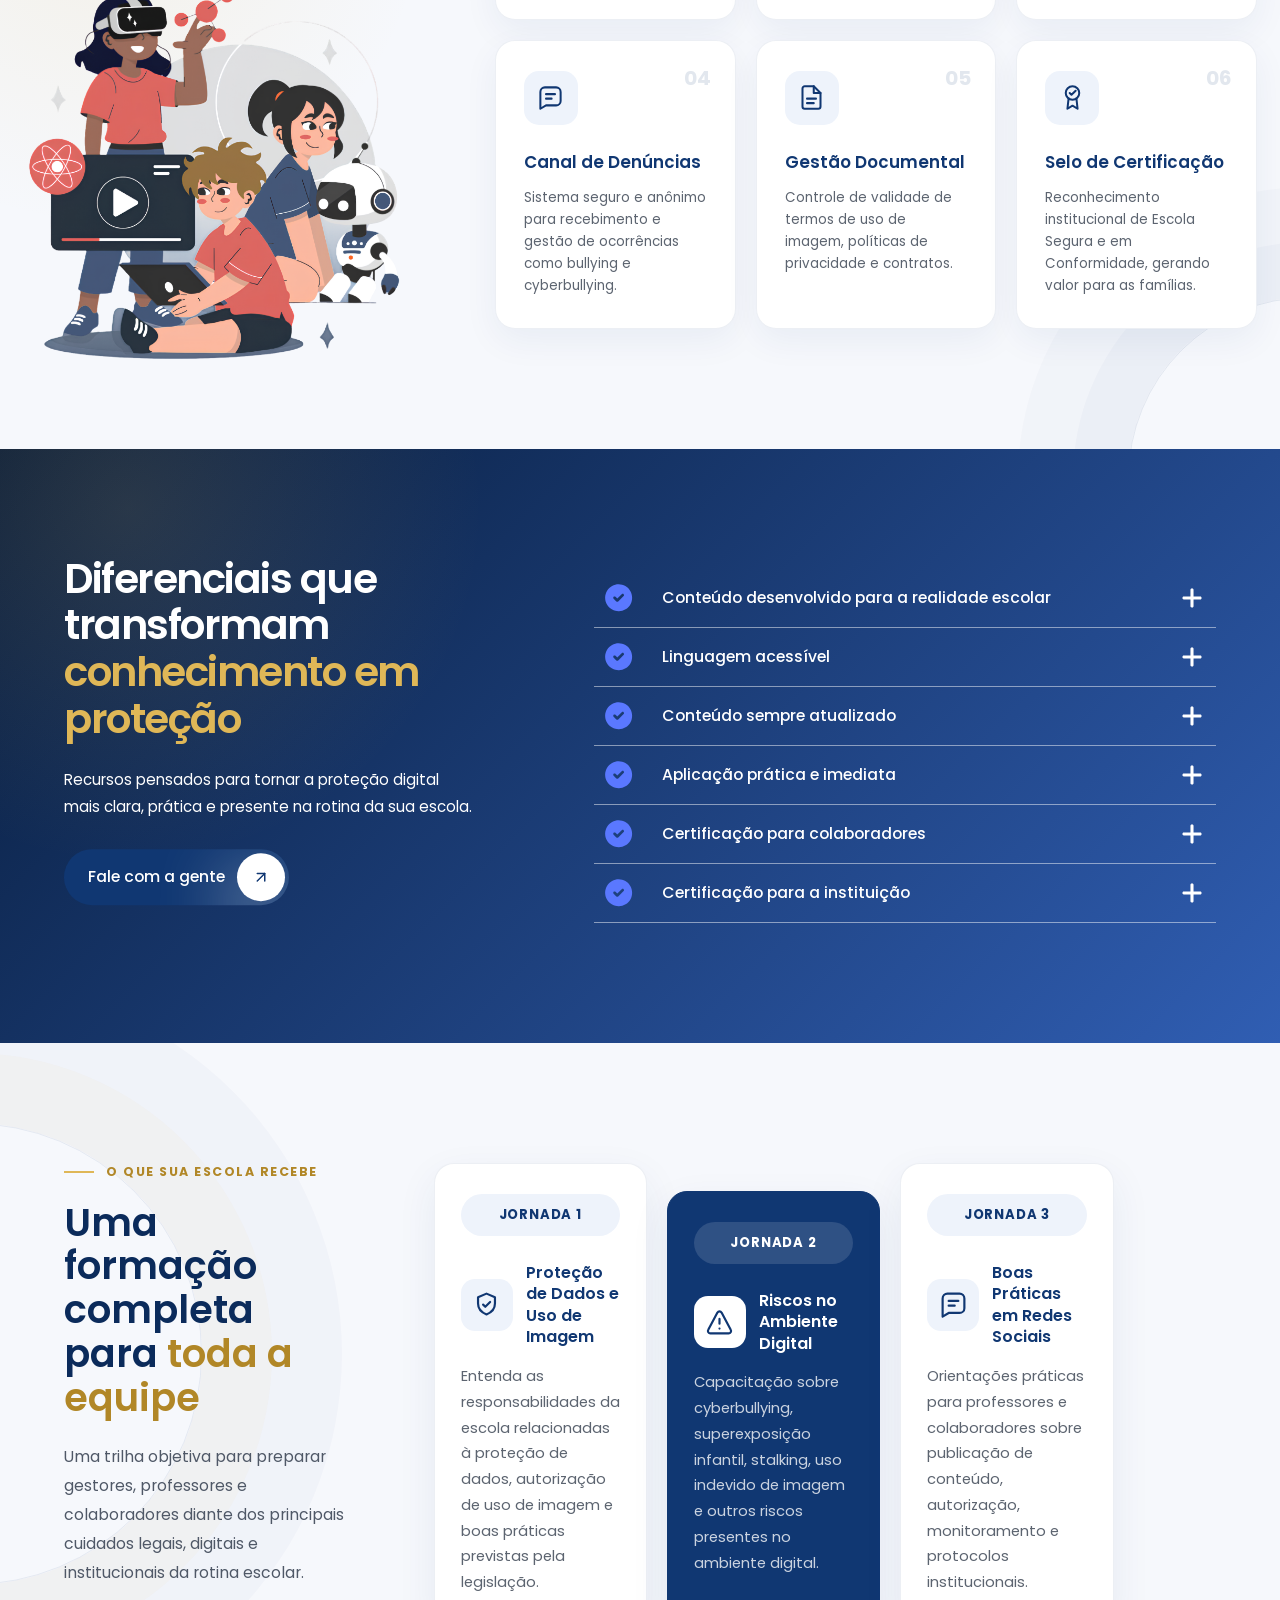
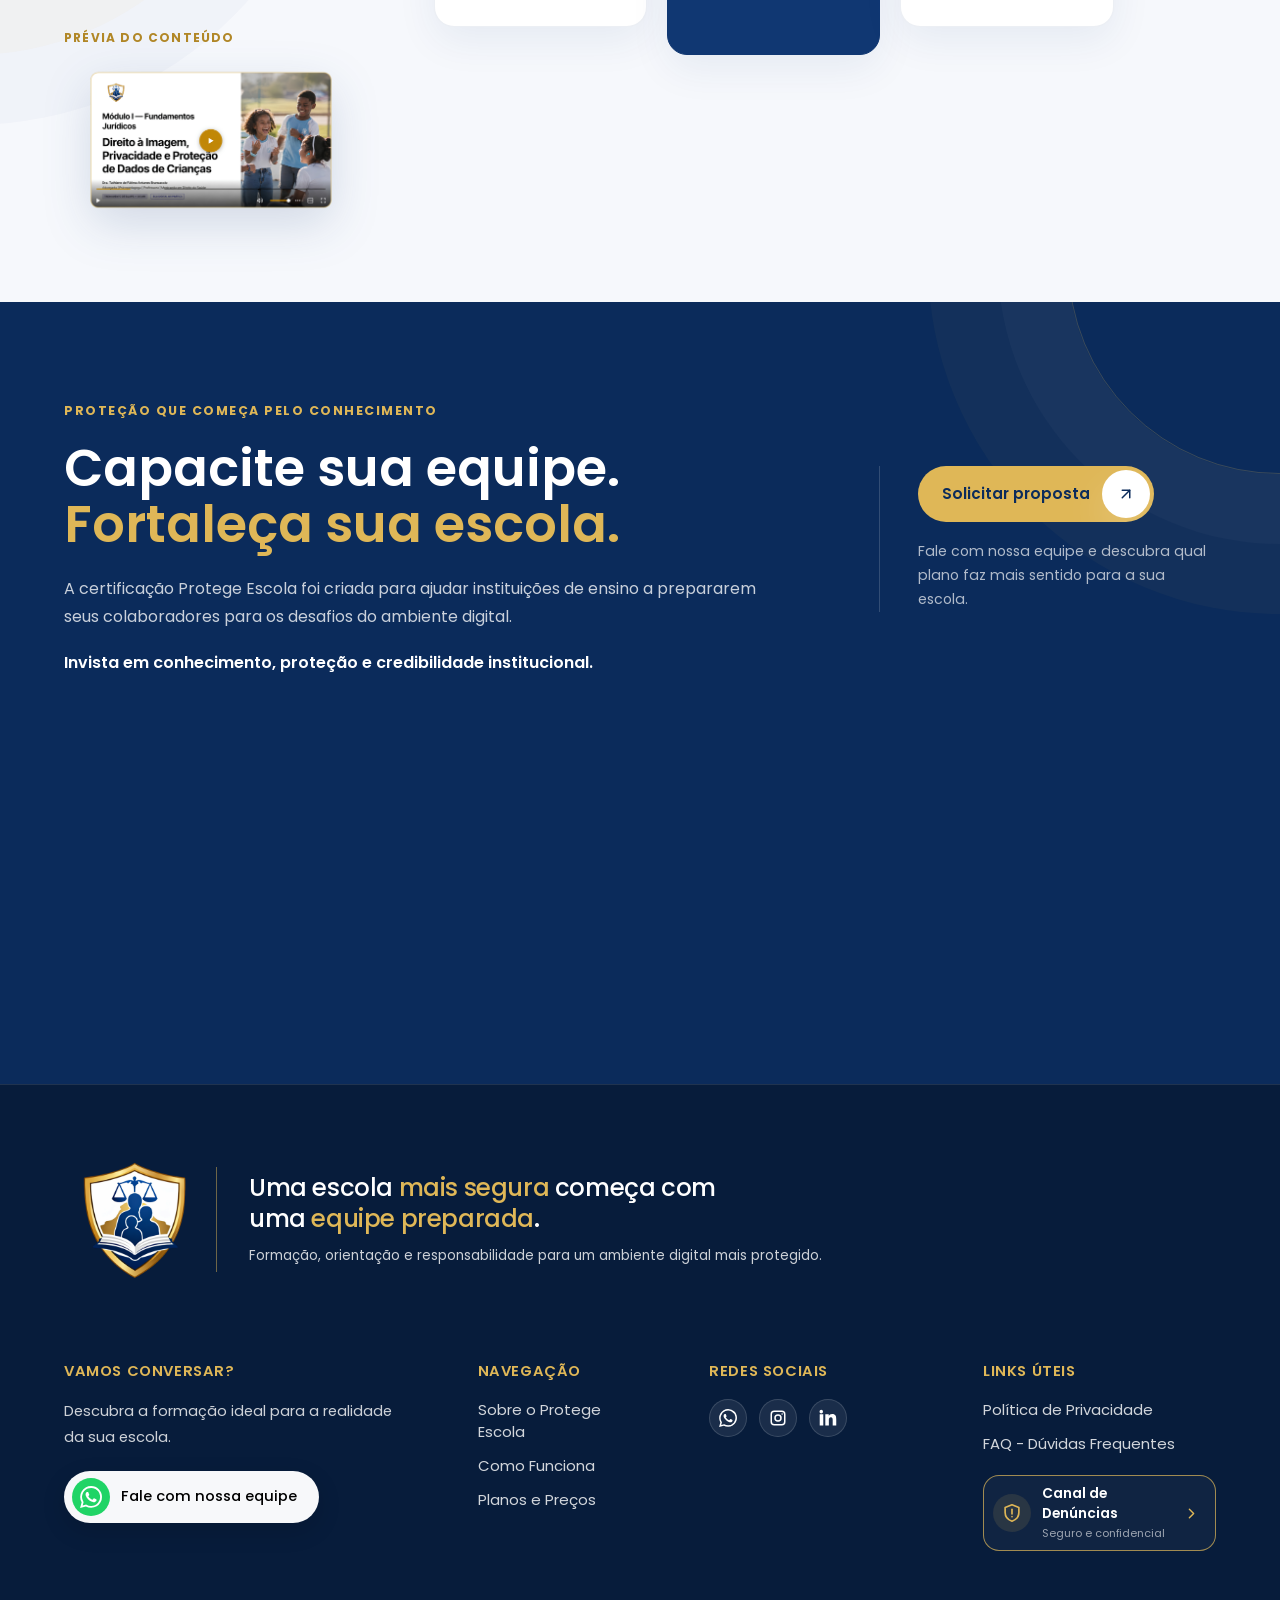
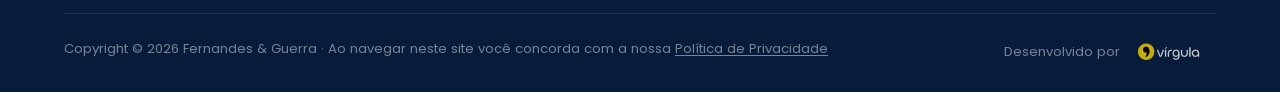
==== commit 7d563139: "Add files via upload" ====
--- a/index.html
+++ b/index.html
@@ -111,7 +111,7 @@
 
       <div class="feature-item">
         <div class="feature-icon">
-          <img src="assets/elementos/icons/icon-protecao-digital.svg" alt="Proteção Digital">
+          <img src="assets/elementos/icons/icon-protecao-digital.png" alt="Proteção Digital">
         </div>
         <h3>Proteção Digital</h3>
         <p>Capacitação prática para prevenção de riscos digitais.</p>
@@ -119,7 +119,7 @@
 
       <div class="feature-item">
         <div class="feature-icon">
-          <img src="assets/elementos/icons/icon-uso-image.svg" alt="Uso de Imagem">
+          <img src="assets/elementos/icons/icon-uso-image.png" alt="Uso de Imagem">
         </div>
         <h3>Uso de Imagem</h3>
         <p>Boas práticas para utilização de imagens de alunos e colaboradores.</p>
